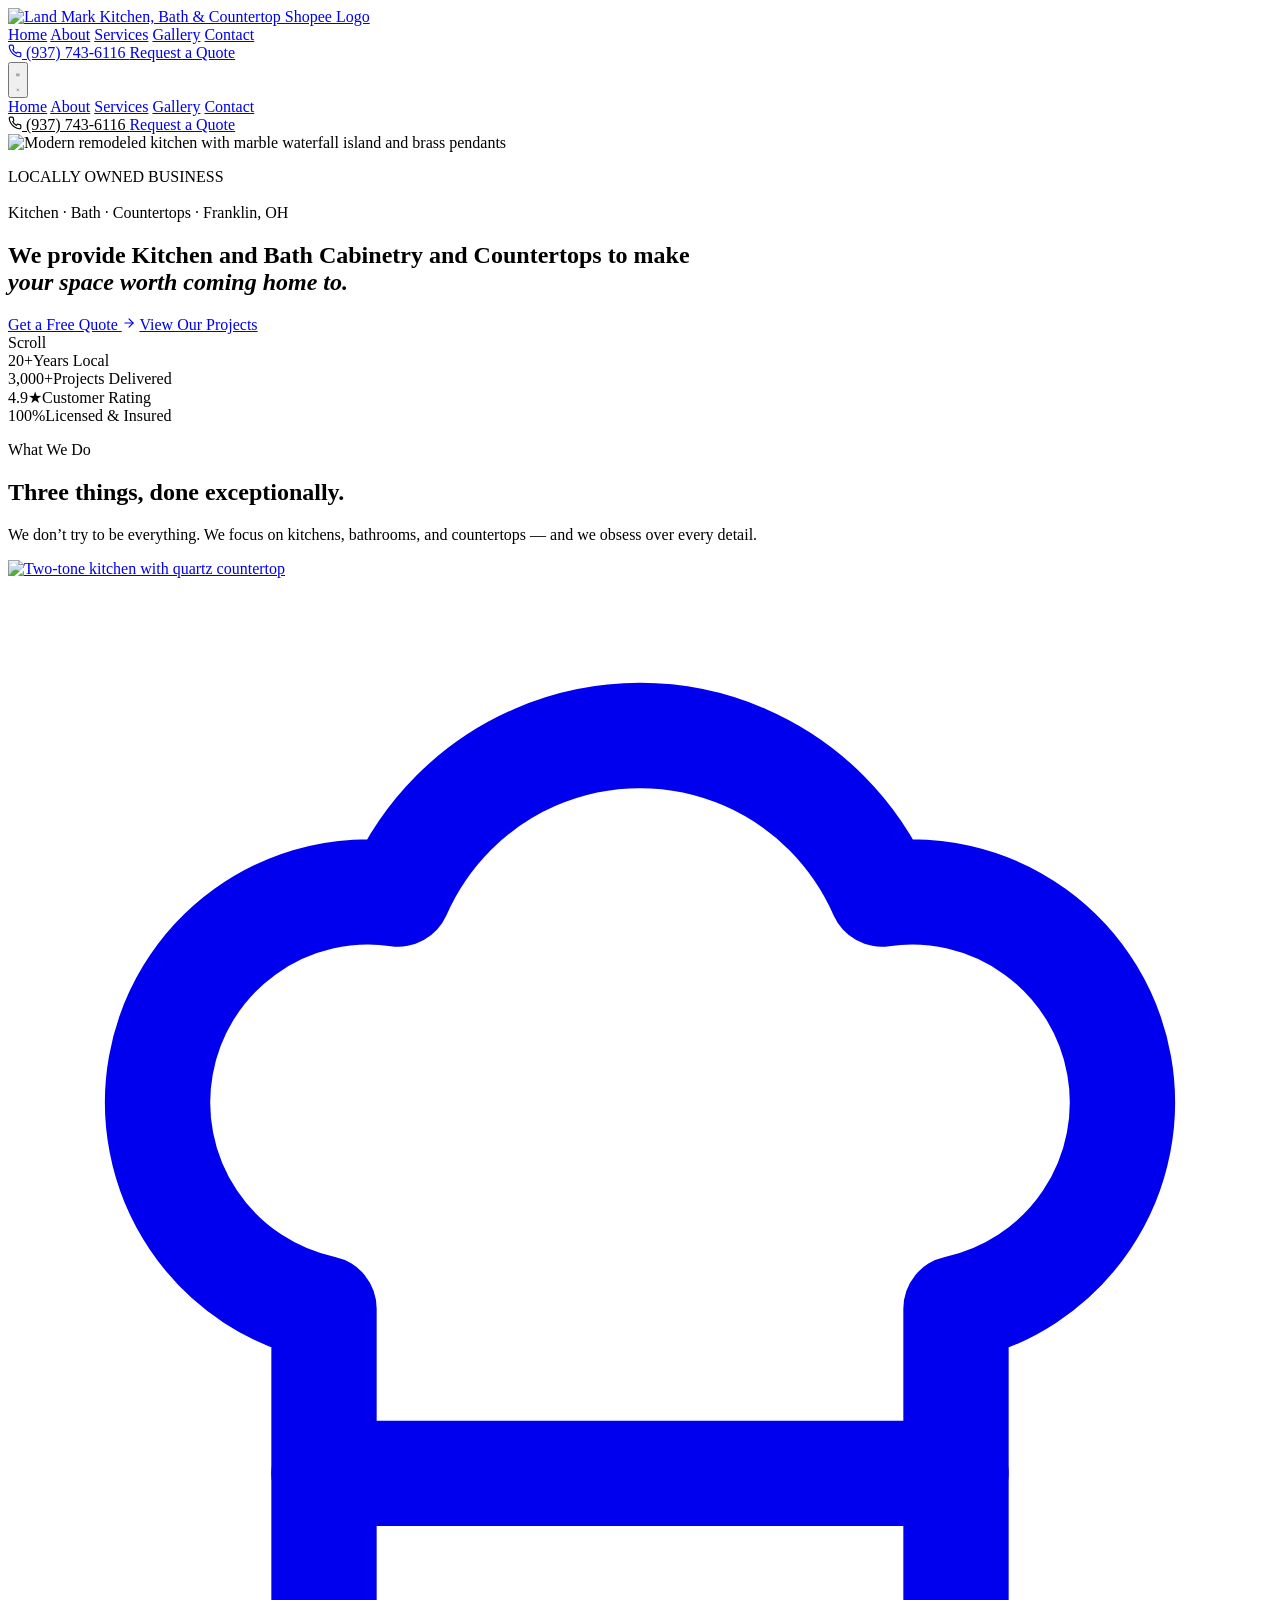
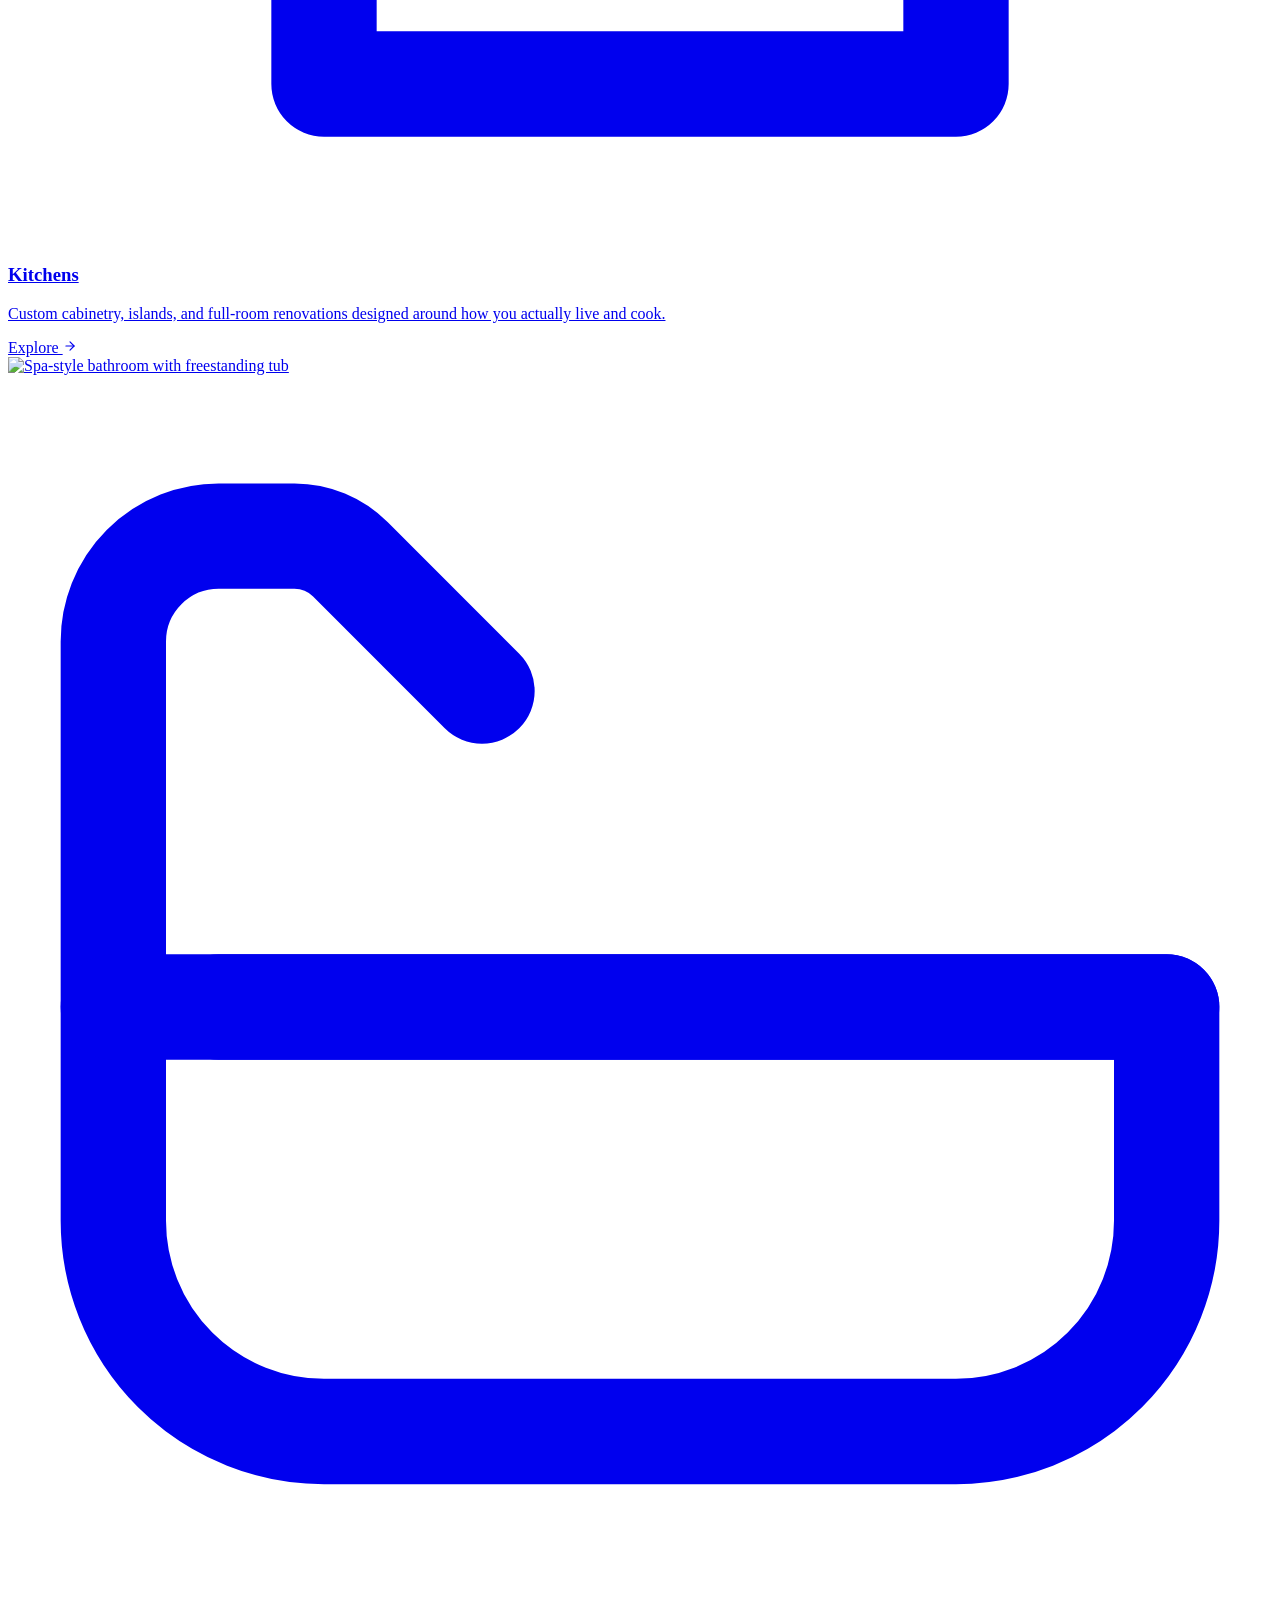
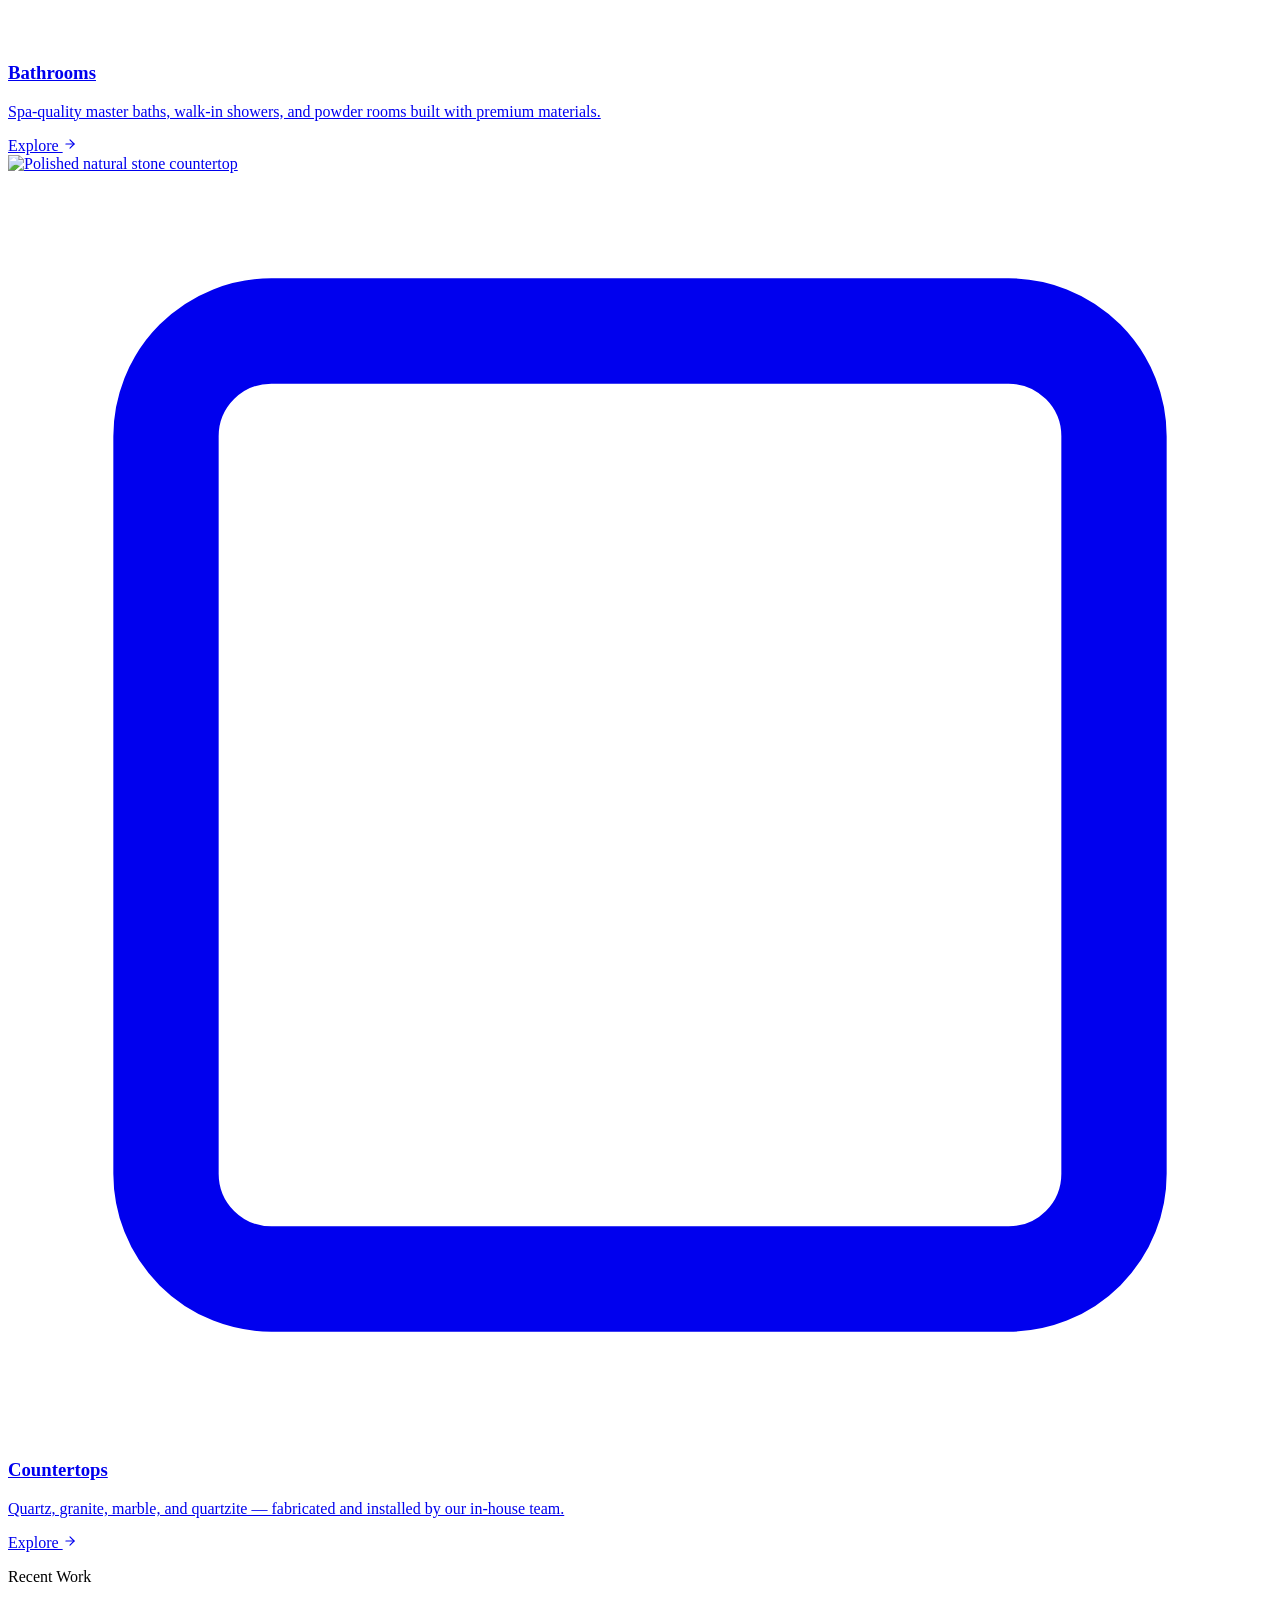
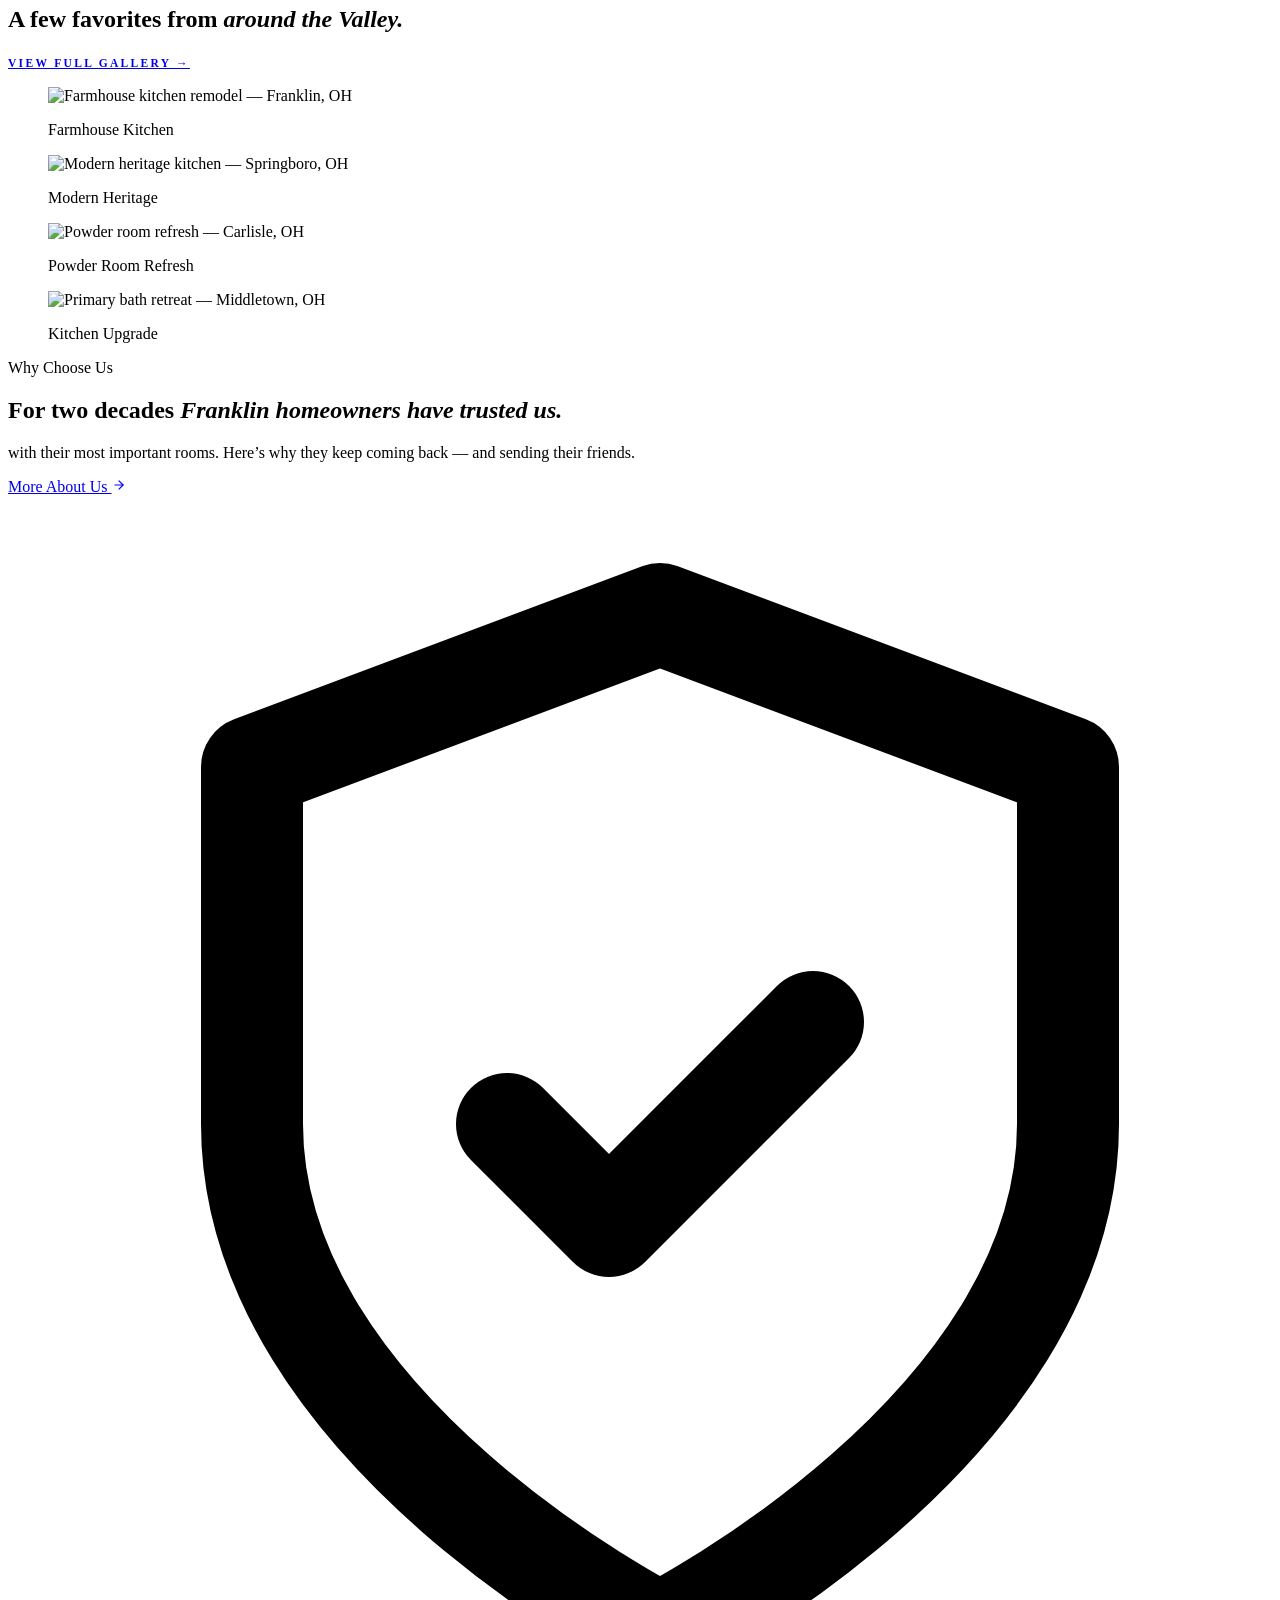
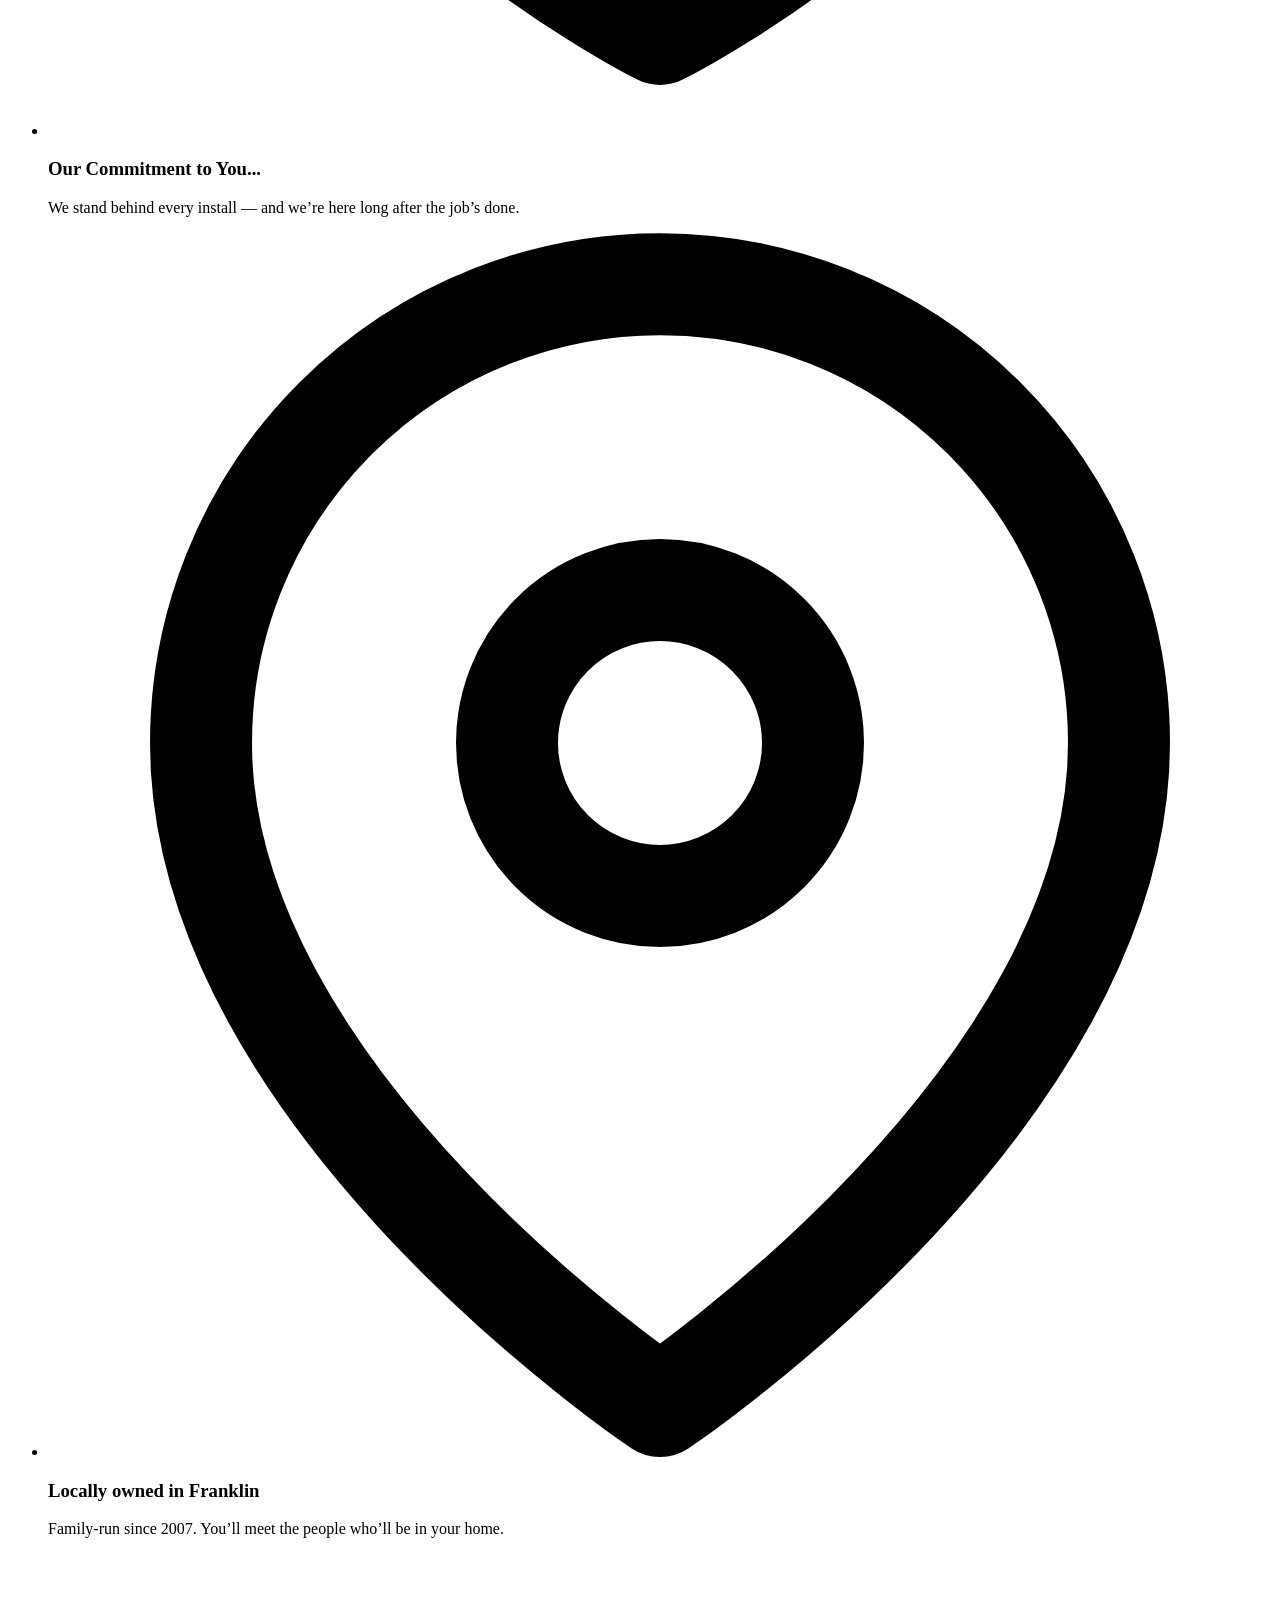
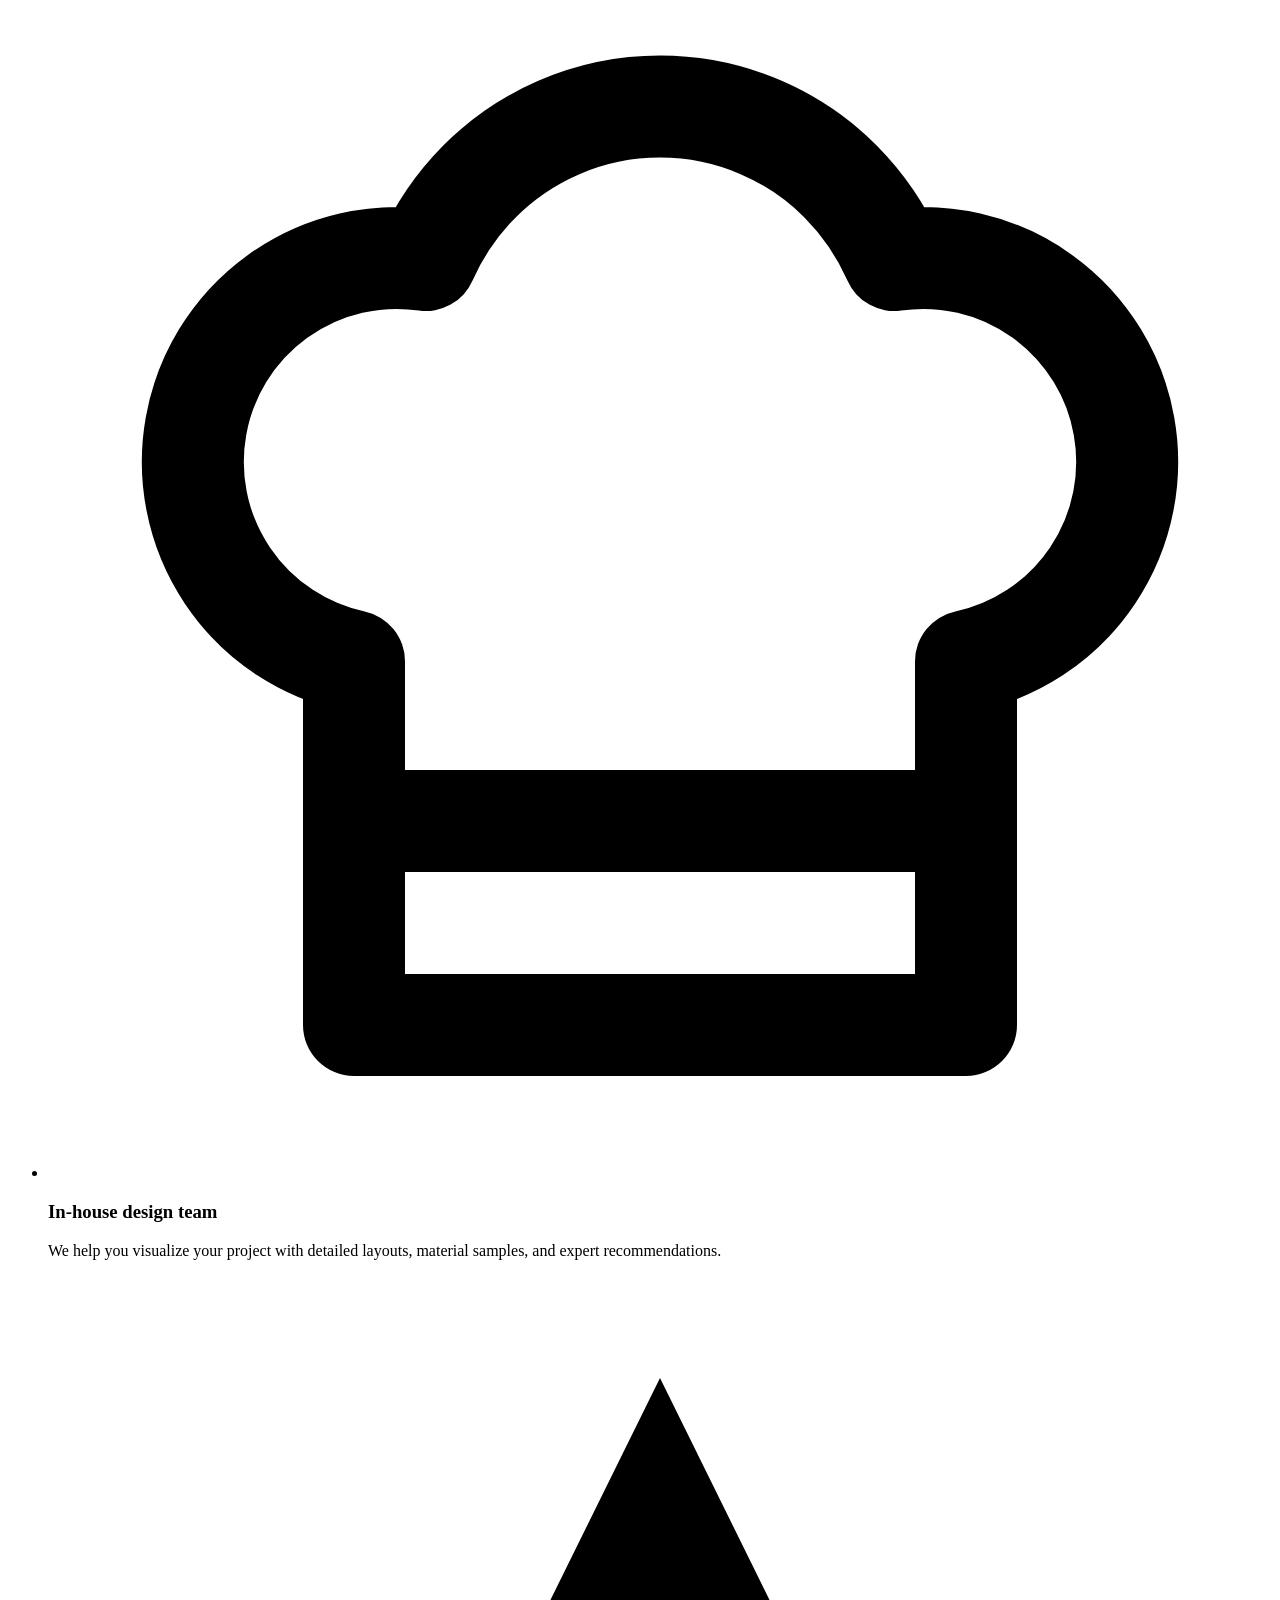
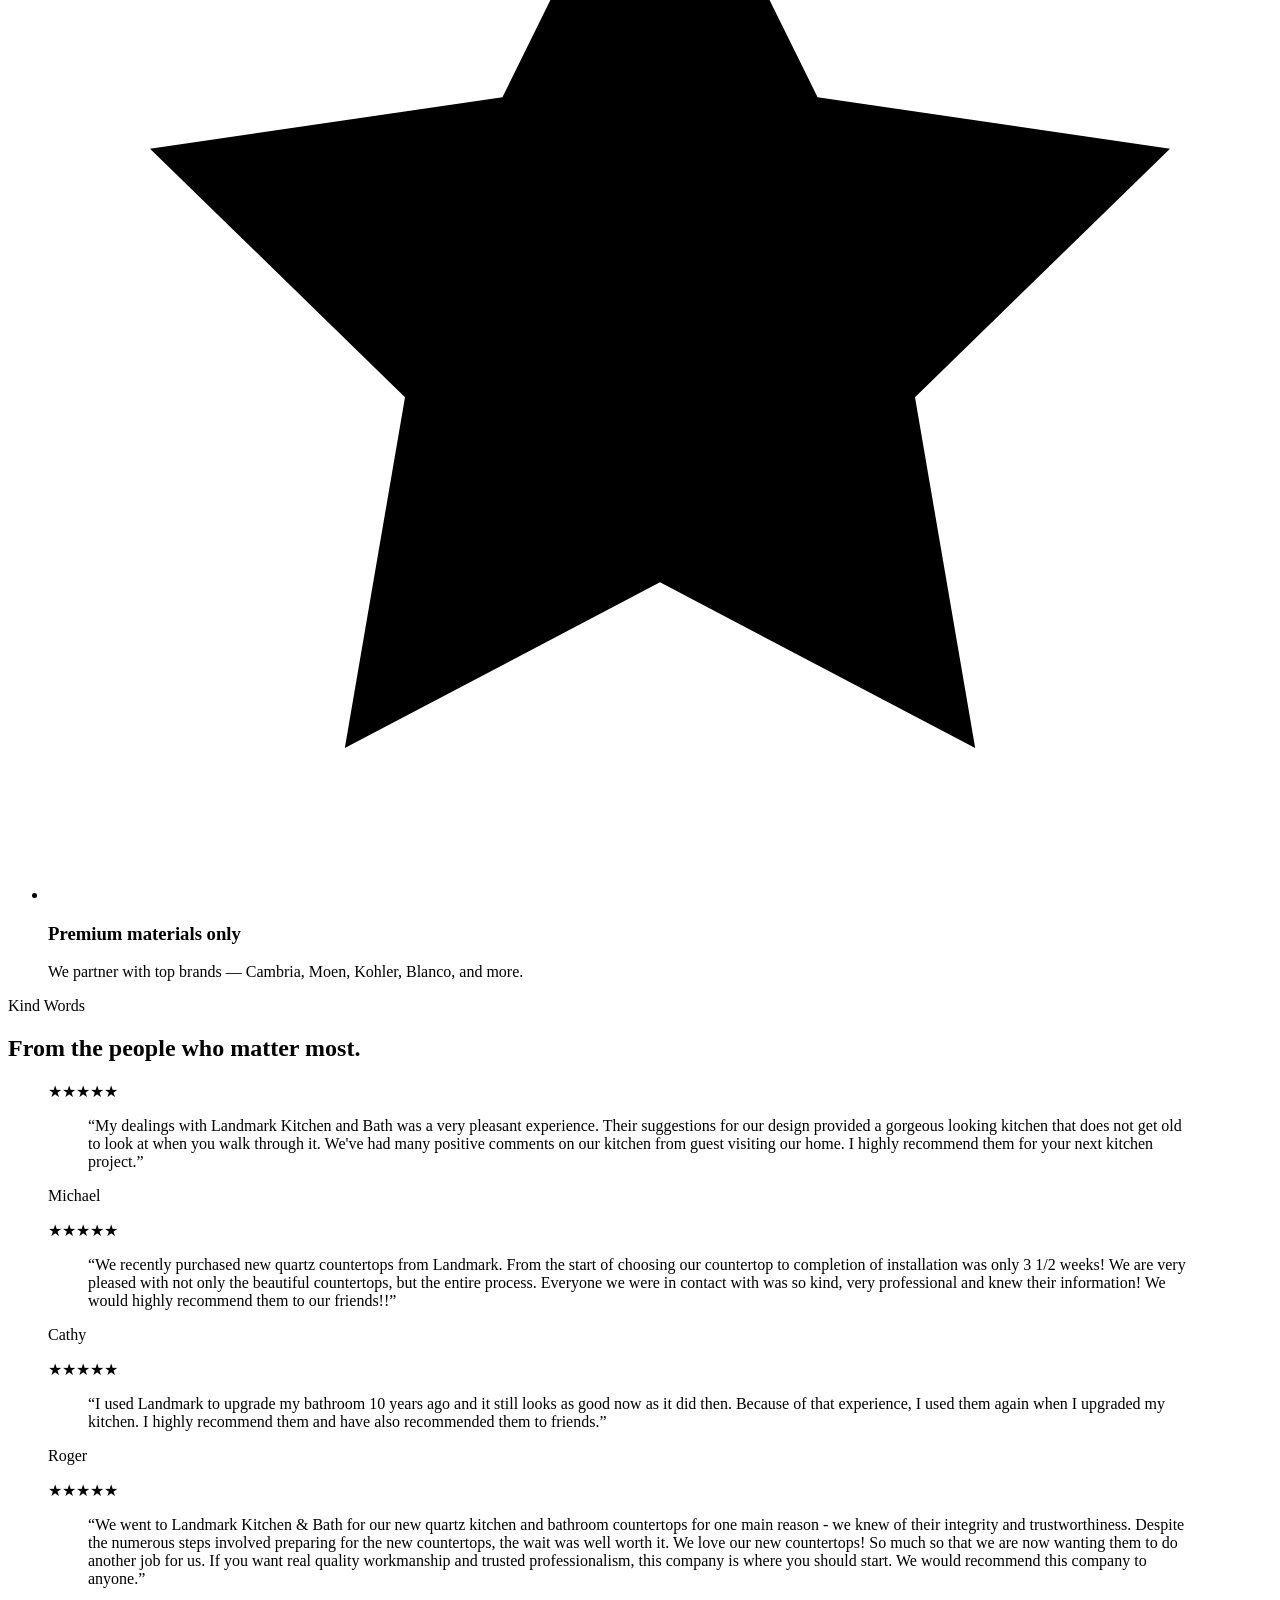
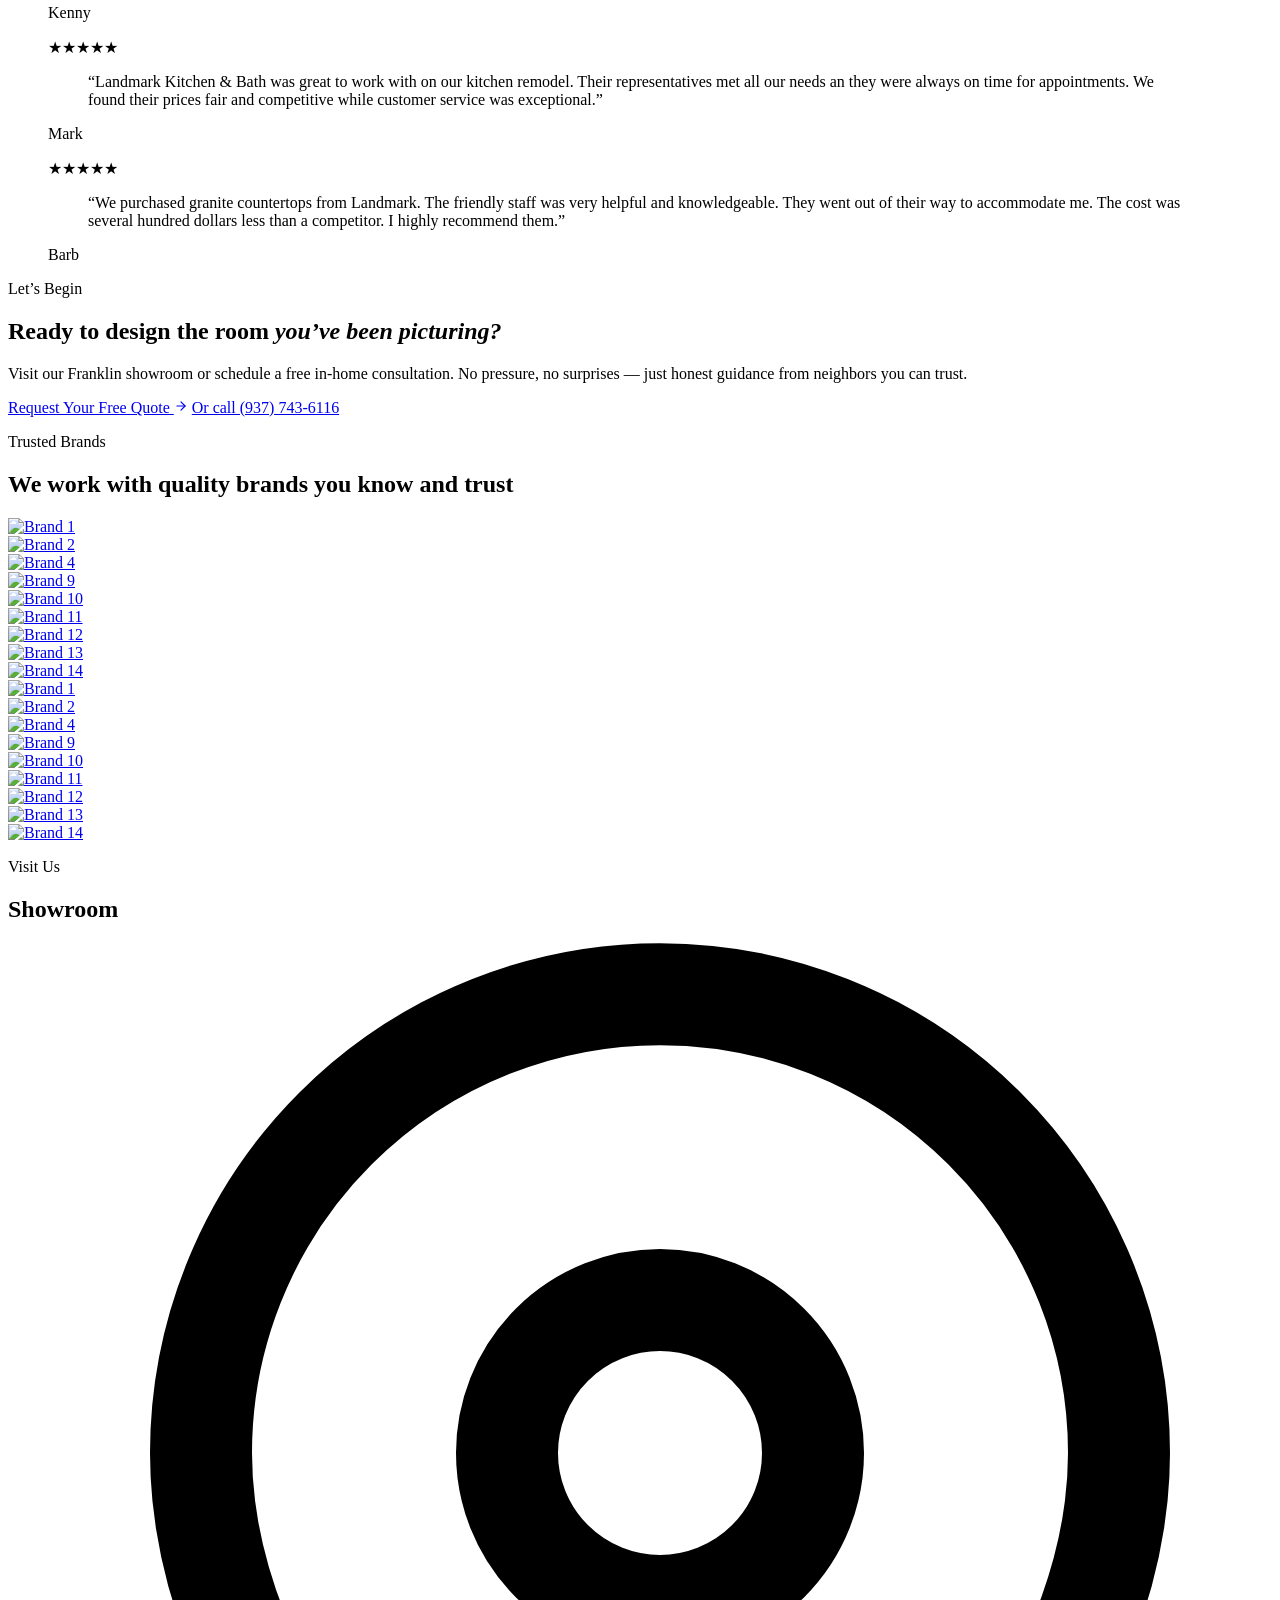
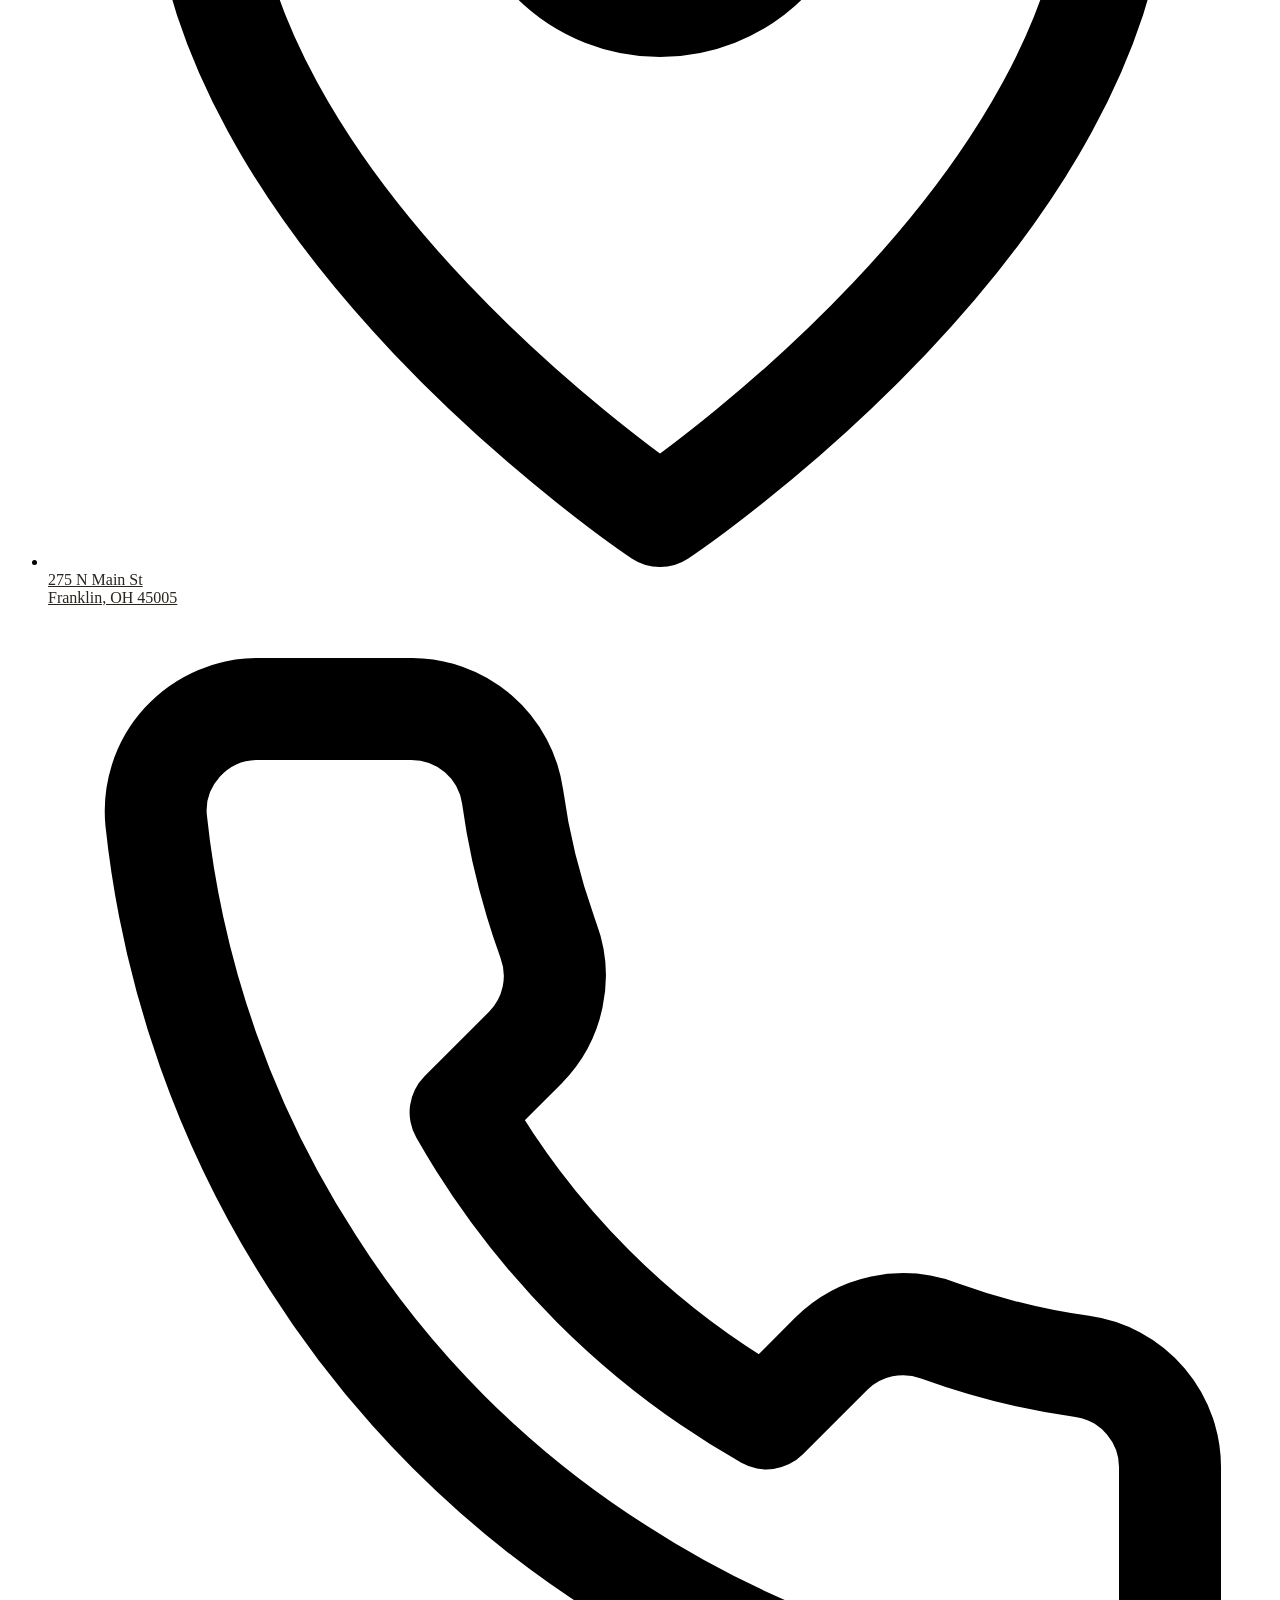
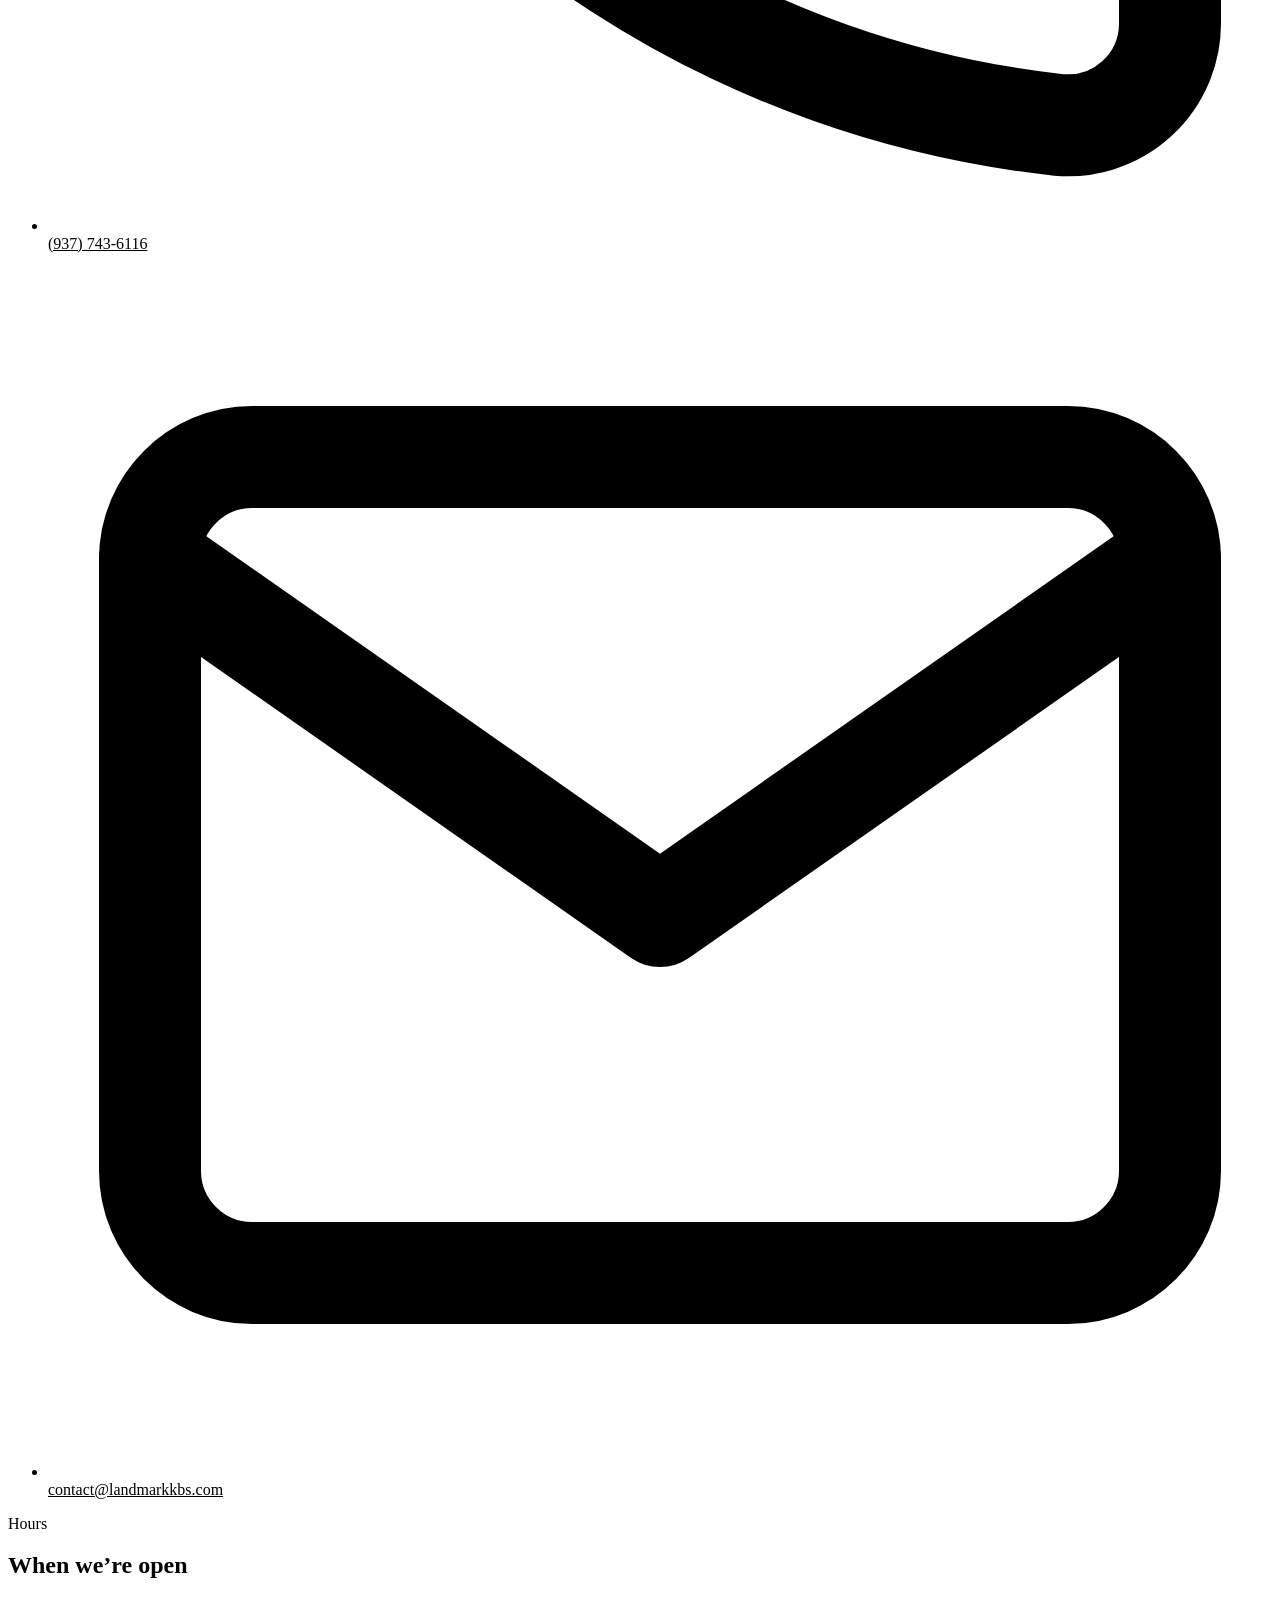
==== index.html @ 4c5c49d3 "Add files via upload" ====
<!DOCTYPE html>
<html lang="en">

<head>
  <meta charset="UTF-8" />
  <meta name="viewport" content="width=device-width, initial-scale=1" />
  <title>Land Mark Kitchen, Bath & Countertop Remodeling in Franklin, OH</title>
  <meta name="description"
    content="Premium kitchen, bathroom & countertop remodeling in Franklin, Ohio. Locally-owned, in-house design,  Our Commitment to You…... Request your free quote today." />
  <meta name="author" content="Land Mark Kitchen, Bath & Countertop Shopee" />
  <meta name="geo.region" content="US-OH" />
  <meta name="geo.placename" content="Franklin, Ohio" />
  <link rel="canonical" href="https://www.landmark-kitchen.net/" />

  <!-- Open Graph -->
  <meta property="og:type" content="website" />
  <meta property="og:site_name" content="Land Mark Kitchen, Bath & Countertop Shopee" />
  <meta property="og:title"
    content="Land Mark Kitchen, Bath & Countertop Shopee | Kitchen, Bath & Countertop Remodeling in Franklin, OH" />
  <meta property="og:description"
    content="Premium kitchen, bathroom & countertop remodeling in Franklin, Ohio. Locally-owned, in-house design,  Our Commitment to You…... Request your free quote today." />
  <meta property="og:image" content="images/hero-kitchen.jpg" />
  <meta property="og:url" content="https://www.landmark-kitchen.net/" />

  <!-- Twitter -->
  <meta name="twitter:card" content="summary_large_image" />
  <meta name="twitter:title"
    content="Land Mark Kitchen, Bath & Countertop Shopee | Kitchen, Bath & Countertop Remodeling in Franklin, OH" />
  <meta name="twitter:description"
    content="Premium kitchen, bathroom & countertop remodeling in Franklin, Ohio. Locally-owned, in-house design,  Our Commitment to You…... Request your free quote today." />
  <meta name="twitter:image" content="images/hero-kitchen.jpg" />

  <!-- Fonts -->
  <link rel="preconnect" href="https://fonts.googleapis.com" />
  <link rel="preconnect" href="https://fonts.gstatic.com" crossorigin />
  <link
    href="https://fonts.googleapis.com/css2?family=Cormorant+Garamond:wght@400;500;600&family=Inter:wght@400;500;600&display=swap"
    rel="stylesheet" />
  <!-- Favicon -->
  <link rel="icon" href="images/favicon.png" type="image/x-icon" />
  <link rel="icon" type="image/png" sizes="32x32" href="images/favicon.png" />
  <link rel="icon" type="image/png" sizes="16x16" href="images/favicon.png" />
  <link rel="apple-touch-icon" sizes="180x180" href="images/favicon.png" />
  <!-- Styles -->
  <link rel="stylesheet" href="css/styles.css" />

  <!-- Local Business Schema -->
  <script type="application/ld+json">
{
  "@context": "https://schema.org",
  "@type": "LocalBusiness",
  "@id": "https://www.landmark-kitchen.net/#business",
  "name": "Land Mark Kitchen, Bath & Countertop Shopee",
  "image": "https://www.landmark-kitchen.net/images/hero-kitchen.jpg",
  "description": "Locally-owned kitchen, bathroom and countertop remodelers serving Franklin, Ohio and the Miami Valley.",
  "address": {
    "@type": "PostalAddress",
    "streetAddress": "275 N Main St",
    "addressLocality": "Franklin",
    "addressRegion": "OH",
    "postalCode": "45005",
    "addressCountry": "US"
  },
  "telephone": "+1-937 743-6116",
  "areaServed": ["Franklin OH","Springboro OH","Middletown OH","Carlisle OH","Lebanon OH"],
  "priceRange": "$$$"
}
</script>

</head>

<body>
  <header class="site-header" role="banner">
    <div class="container-x header-inner">
      <a href="index.html" class="logo" aria-label="Landmark Kitchen & Bath — Home">
        <img src="images/logo.png" alt="Land Mark Kitchen, Bath & Countertop Shopee Logo" class="logo-img" />
      </a>

      <nav class="nav-desktop" aria-label="Primary">
        <a href="index.html" class="link-underline">Home</a>
        <a href="about.html" class="link-underline">About</a>
        <a href="services.html" class="link-underline">Services</a>
        <a href="gallery.html" class="link-underline">Gallery</a>
        <a href="contact.html" class="link-underline">Contact</a>
      </nav>

      <div class="header-cta">
        <a href="tel:+19377436116" class="nav-phone">
          <svg width="14" height="14" viewBox="0 0 24 24" fill="none" stroke="currentColor" stroke-width="2"
            stroke-linecap="round" stroke-linejoin="round" aria-hidden="true">
            <path
              d="M22 16.92v3a2 2 0 0 1-2.18 2 19.79 19.79 0 0 1-8.63-3.07 19.5 19.5 0 0 1-6-6 19.79 19.79 0 0 1-3.07-8.67A2 2 0 0 1 4.11 2h3a2 2 0 0 1 2 1.72c.13.96.37 1.9.7 2.81a2 2 0 0 1-.45 2.11L8.09 9.91a16 16 0 0 0 6 6l1.27-1.27a2 2 0 0 1 2.11-.45c.91.33 1.85.57 2.81.7A2 2 0 0 1 22 16.92z" />
          </svg>
          (937) 743-6116
        </a>
        <a href="contact.html" class="btn btn-primary">Request a Quote</a>
      </div>

      <button type="button" class="menu-btn" aria-label="Toggle menu" aria-expanded="false"
        aria-controls="mobile-drawer">
        <svg class="icon-open" viewBox="0 0 24 24" fill="none" stroke="currentColor" stroke-width="2"
          stroke-linecap="round" stroke-linejoin="round" aria-hidden="true">
          <line x1="3" y1="12" x2="21" y2="12" />
          <line x1="3" y1="6" x2="21" y2="6" />
          <line x1="3" y1="18" x2="21" y2="18" />
        </svg>
        <svg class="icon-close" viewBox="0 0 24 24" fill="none" stroke="currentColor" stroke-width="2"
          stroke-linecap="round" stroke-linejoin="round" aria-hidden="true">
          <line x1="18" y1="6" x2="6" y2="18" />
          <line x1="6" y1="6" x2="18" y2="18" />
        </svg>
      </button>
    </div>

    <div class="mobile-drawer" id="mobile-drawer">
      <div class="container-x mobile-drawer-inner">
        <nav class="nav-mobile" aria-label="Mobile">
          <a href="index.html">Home</a>
          <a href="about.html">About</a>
          <a href="services.html">Services</a>
          <a href="gallery.html">Gallery</a>
          <a href="contact.html">Contact</a>
        </nav>
        <div class="mobile-cta">
          <a href="tel:+19377436116" class="nav-phone" style="color:var(--foreground);">
            <svg width="14" height="14" viewBox="0 0 24 24" fill="none" stroke="currentColor" stroke-width="2"
              stroke-linecap="round" stroke-linejoin="round" aria-hidden="true">
              <path
                d="M22 16.92v3a2 2 0 0 1-2.18 2 19.79 19.79 0 0 1-8.63-3.07 19.5 19.5 0 0 1-6-6 19.79 19.79 0 0 1-3.07-8.67A2 2 0 0 1 4.11 2h3a2 2 0 0 1 2 1.72c.13.96.37 1.9.7 2.81a2 2 0 0 1-.45 2.11L8.09 9.91a16 16 0 0 0 6 6l1.27-1.27a2 2 0 0 1 2.11-.45c.91.33 1.85.57 2.81.7A2 2 0 0 1 22 16.92z" />
            </svg>
            (937) 743-6116
          </a>
          <a href="contact.html" class="btn btn-primary">Request a Quote</a>
        </div>
      </div>
    </div>
  </header>


  <main>

    <!-- HERO -->
     
    <section class="hero" aria-label="Hero">
      <img class="hero-img" src="images/hero-kitchen.jpg"
        alt="Modern remodeled kitchen with marble waterfall island and brass pendants" width="1920" height="1080" />
      <div class="hero-overlay"></div>
      <div class="container-x hero-inner">
        
        <div class="hero-content">
          
          
          <p class="reveal eyebrow hero-eyebrow">LOCALLY OWNED BUSINESS<br><br>Kitchen · Bath · Countertops · Franklin, OH</p>
          
          <h1 class="reveal hero-title" data-delay="120">
            We provide Kitchen and Bath Cabinetry and Countertops to make<br />
            <em>your space worth coming home to.</em>
            
          </h1>
        
          <div class="reveal hero-actions" data-delay="400">
            <a href="contact.html" class="btn btn-accent">Get a Free Quote <svg class="btn-arrow" width="14" height="14"
                viewBox="0 0 24 24" fill="none" stroke="currentColor" stroke-width="2" stroke-linecap="round"
                stroke-linejoin="round" aria-hidden="true">
                <line x1="5" y1="12" x2="19" y2="12" />
                <polyline points="12 5 19 12 12 19" />
              </svg></a>
              
            <a href="gallery.html" class="btn btn-ghost link-underline">View Our Projects</a>
            
          </div>
          
        </div>
        
      </div>

      <div class="scroll-cue" aria-hidden="true"><span>Scroll</span></div>
      
    </section>
    

    <!-- TRUST STRIP -->
    <section class="trust-strip" aria-label="At a glance">
      <div class="container-x trust-grid">
        <div class="reveal trust-item"><span class="trust-num">20+</span><span class="trust-label">Years Local</span>
        </div>
        <div class="reveal trust-item" data-delay="80"><span class="trust-num">3,000+</span><span
            class="trust-label">Projects Delivered</span></div>
        <div class="reveal trust-item" data-delay="160"><span class="trust-num">4.9★</span><span
            class="trust-label">Customer Rating</span></div>
        <div class="reveal trust-item" data-delay="240"><span class="trust-num">100%</span><span
            class="trust-label">Licensed &amp; Insured</span></div>
      </div>
    </section>

    <!-- SERVICES -->
    <section class="section" aria-label="Services">
      <div class="container-x">
        <div class="section-head">
          <p class="reveal eyebrow center">What We Do</p>
          <h2 class="reveal" data-delay="120">Three things, done exceptionally.</h2>
          <p class="reveal" data-delay="220">We don&rsquo;t try to be everything. We focus on kitchens, bathrooms, and
            countertops &mdash; and we obsess over every detail.</p>
        </div>
        <div class="service-grid">
          <a href="services-kitchens.html" class="reveal service-card">
            <div class="service-card-img"><img src="images/kitchen-project-3.jpg"
                alt="Two-tone kitchen with quartz countertop" loading="lazy" /></div>
            <div class="service-card-overlay"></div>
            <div class="service-card-body">
              <svg class="icon" viewBox="0 0 24 24" fill="none" stroke="currentColor" stroke-width="2"
                stroke-linecap="round" stroke-linejoin="round" aria-hidden="true">
                <path
                  d="M6 13.87A4 4 0 0 1 7.41 6a5.11 5.11 0 0 1 1.05-1.54 5 5 0 0 1 7.08 0A5.11 5.11 0 0 1 16.59 6 4 4 0 0 1 18 13.87V21H6Z" />
                <line x1="6" y1="17" x2="18" y2="17" />
              </svg>
              <h3>Kitchens</h3>
              <p>Custom cabinetry, islands, and full-room renovations designed around how you actually live and cook.
              </p>
              <span class="service-card-link">Explore <svg class="btn-arrow" width="14" height="14" viewBox="0 0 24 24"
                  fill="none" stroke="currentColor" stroke-width="2" stroke-linecap="round" stroke-linejoin="round"
                  aria-hidden="true">
                  <line x1="5" y1="12" x2="19" y2="12" />
                  <polyline points="12 5 19 12 12 19" />
                </svg></span>
            </div>
          </a>
          <a href="services-bathrooms.html" class="reveal service-card" data-delay="140">
            <div class="service-card-img"><img src="images/bathroom-project-2.jpg"
                alt="Spa-style bathroom with freestanding tub" loading="lazy" /></div>
            <div class="service-card-overlay"></div>
            <div class="service-card-body">
              <svg class="icon" viewBox="0 0 24 24" fill="none" stroke="currentColor" stroke-width="2"
                stroke-linecap="round" stroke-linejoin="round" aria-hidden="true">
                <path d="M9 6 6.5 3.5a1.5 1.5 0 0 0-1.06-.44H4a2 2 0 0 0-2 2v11a4 4 0 0 0 4 4h12a4 4 0 0 0 4-4V12H4" />
                <line x1="2" y1="12" x2="22" y2="12" />
              </svg>
              <h3>Bathrooms</h3>
              <p>Spa-quality master baths, walk-in showers, and powder rooms built with premium materials.</p>
              <span class="service-card-link">Explore <svg class="btn-arrow" width="14" height="14" viewBox="0 0 24 24"
                  fill="none" stroke="currentColor" stroke-width="2" stroke-linecap="round" stroke-linejoin="round"
                  aria-hidden="true">
                  <line x1="5" y1="12" x2="19" y2="12" />
                  <polyline points="12 5 19 12 12 19" />
                </svg></span>
            </div>
          </a>
          <a href="services-countertops.html" class="reveal service-card" data-delay="280">
            <div class="service-card-img"><img src="images/countertops-project-2.jpg"
                alt="Polished natural stone countertop" loading="lazy" /></div>
            <div class="service-card-overlay"></div>
            <div class="service-card-body">
              <svg class="icon" viewBox="0 0 24 24" fill="none" stroke="currentColor" stroke-width="2"
                stroke-linecap="round" stroke-linejoin="round" aria-hidden="true">
                <rect x="3" y="3" width="18" height="18" rx="2" />
              </svg>
              <h3>Countertops</h3>
              <p>Quartz, granite, marble, and quartzite &mdash; fabricated and installed by our in-house team.</p>
              <span class="service-card-link">Explore <svg class="btn-arrow" width="14" height="14" viewBox="0 0 24 24"
                  fill="none" stroke="currentColor" stroke-width="2" stroke-linecap="round" stroke-linejoin="round"
                  aria-hidden="true">
                  <line x1="5" y1="12" x2="19" y2="12" />
                  <polyline points="12 5 19 12 12 19" />
                </svg></span>
            </div>
          </a>
        </div>
      </div>
    </section>

    <!-- FEATURED PROJECTS -->
    <section class="section section-secondary" aria-label="Recent projects">
      <div class="container-x">
        <div class="featured-head">
          <div class="title">
            <p class="reveal eyebrow">Recent Work</p>
            <h2 class="reveal" data-delay="120">A few favorites from <em>around the Valley.</em></h2>
          </div>
          <a href="gallery.html" class="reveal link-underline"
            style="font-size:.72rem;font-weight:600;letter-spacing:.2em;text-transform:uppercase;" data-delay="200">View
            Full Gallery →</a>
        </div>
        <div class="project-grid">
          <figure class="reveal img-card"><img src="images/farmhouse kitchen.jpg"
              alt="Farmhouse kitchen remodel — Franklin, OH" loading="lazy" />
            <figcaption class="img-card-caption"><span class="place"></span>
              <p class="label">Farmhouse Kitchen</p>
            </figcaption>
          </figure>
          <figure class="reveal img-card" data-delay="110"><img src="images/modern_heritage.jpg"
              alt="Modern heritage kitchen — Springboro, OH" loading="lazy" />
            <figcaption class="img-card-caption"><span class="place"></span>
              <p class="label">Modern Heritage</p>
            </figcaption>
          </figure>
          <figure class="reveal img-card" data-delay="220"><img src="images/powder_room_refresh.jpg"
              alt="Powder room refresh — Carlisle, OH" loading="lazy" />
            <figcaption class="img-card-caption"><span class="place"></span>
              <p class="label">Powder Room Refresh</p>
            </figcaption>
          </figure>
          <figure class="reveal img-card" data-delay="330"><img src="images/cabinets_upgrade.jpg"
              alt="Primary bath retreat — Middletown, OH" loading="lazy" />
            <figcaption class="img-card-caption"><span class="place"></span>
              <p class="label">Kitchen Upgrade</p>
            </figcaption>
          </figure>
        </div>
      </div>
    </section>

    <!-- WHY CHOOSE US -->
    <section class="section" aria-label="Why choose us">
      <div class="container-x split-grid">
        <div class="reveal-left split-text">
          <p class="eyebrow">Why Choose Us</p>
          <h2>For two decades <em>Franklin homeowners have trusted us.</em></h2>
          <p>with their most important rooms. Here&rsquo;s why they
            keep coming back &mdash; and sending their friends.</p>
          <a href="about.html" class="more-link link-underline">More About Us <svg class="btn-arrow" width="14"
              height="14" viewBox="0 0 24 24" fill="none" stroke="currentColor" stroke-width="2" stroke-linecap="round"
              stroke-linejoin="round" aria-hidden="true">
              <line x1="5" y1="12" x2="19" y2="12" />
              <polyline points="12 5 19 12 12 19" />
            </svg></a>
        </div>
        <ul class="why-list">
          <li class="reveal-right why-item">
            <svg class="icon" viewBox="0 0 24 24" fill="none" stroke="currentColor" stroke-width="2"
              stroke-linecap="round" stroke-linejoin="round" aria-hidden="true">
              <path d="M12 22s8-4 8-10V5l-8-3-8 3v7c0 6 8 10 8 10z" />
              <polyline points="9 12 11 14 15 10" />
            </svg>
            <h3>Our Commitment to You...</h3>
            <p>We stand behind every install &mdash; and we&rsquo;re here long after the job&rsquo;s done.</p>
          </li>
          <li class="reveal-right why-item" data-delay="100">
            <svg class="icon" viewBox="0 0 24 24" fill="none" stroke="currentColor" stroke-width="2"
              stroke-linecap="round" stroke-linejoin="round" aria-hidden="true">
              <path d="M21 10c0 7-9 13-9 13s-9-6-9-13a9 9 0 0 1 18 0z" />
              <circle cx="12" cy="10" r="3" />
            </svg>
            <h3>Locally owned in Franklin</h3>
            <p>Family-run since 2007. You&rsquo;ll meet the people who&rsquo;ll be in your home.</p>
          </li>
          <li class="reveal-right why-item" data-delay="200">
            <svg class="icon" viewBox="0 0 24 24" fill="none" stroke="currentColor" stroke-width="2"
              stroke-linecap="round" stroke-linejoin="round" aria-hidden="true">
              <path
                d="M6 13.87A4 4 0 0 1 7.41 6a5.11 5.11 0 0 1 1.05-1.54 5 5 0 0 1 7.08 0A5.11 5.11 0 0 1 16.59 6 4 4 0 0 1 18 13.87V21H6Z" />
              <line x1="6" y1="17" x2="18" y2="17" />
            </svg>
            <h3>In-house design team</h3>
            <p>We help you visualize your project with detailed layouts, material samples, and expert recommendations.
            </p>
          </li>
          <li class="reveal-right why-item" data-delay="300">
            <svg class="icon" viewBox="0 0 24 24" fill="currentColor" aria-hidden="true">
              <polygon
                points="12 2 15.09 8.26 22 9.27 17 14.14 18.18 21.02 12 17.77 5.82 21.02 7 14.14 2 9.27 8.91 8.26 12 2" />
            </svg>
            <h3>Premium materials only</h3>
            <p>We partner with top brands &mdash; Cambria, Moen, Kohler, Blanco, and more.</p>
          </li>
        </ul>
      </div>
    </section>

    <!-- TESTIMONIALS -->
    <section class="section section-dark" aria-label="Testimonials">
      <div class="container-x">
        <div class="section-head">
          <p class="reveal eyebrow center on-dark">Kind Words</p>
          <h2 class="reveal" data-delay="120">From the people who matter most.</h2>
        </div>

        <div class="testimonial-slider reveal">
          <div class="testimonial-track">

            <!-- Original testimonials -->
            <figure class="testimonial">
              <div class="stars">★★★★★</div>
              <blockquote>
                &ldquo;My dealings with Landmark Kitchen and Bath was a very pleasant experience. Their suggestions for
                our design provided a gorgeous looking kitchen that does not get old to look at when you walk through
                it. We've had many positive comments on our kitchen from guest visiting our home. I highly recommend
                them for your next kitchen project.&rdquo;
              </blockquote>
              <figcaption><span class="name">Michael</span></figcaption>
            </figure>

            <figure class="testimonial">
              <div class="stars">★★★★★</div>
              <blockquote>
                &ldquo;We recently purchased new quartz countertops from Landmark. From the start of choosing our
                countertop to completion of installation was only 3 1/2 weeks! We are very pleased with not only the
                beautiful countertops, but the entire process. Everyone we were in contact with was so kind, very
                professional and knew their information! We would highly recommend them to our friends!!&rdquo;
              </blockquote>
              <figcaption><span class="name">Cathy</span></figcaption>
            </figure>

            <figure class="testimonial">
              <div class="stars">★★★★★</div>
              <blockquote>
                &ldquo;I used Landmark to upgrade my bathroom 10 years ago and it still looks as good now as it did
                then. Because of that experience, I used them again when I upgraded my kitchen. I highly recommend them
                and have also recommended them to friends.&rdquo;
              </blockquote>
              <figcaption><span class="name">Roger</span></figcaption>
            </figure>

            <!-- Add more testimonials here -->
            <figure class="testimonial">
              <div class="stars">★★★★★</div>
              <blockquote>
                &ldquo;We went to Landmark Kitchen & Bath for our new quartz kitchen and bathroom countertops for one
                main reason - we knew of their integrity and trustworthiness. Despite the numerous steps involved
                preparing for the new countertops, the wait was well worth it. We love our new countertops! So much so
                that we are now wanting them to do another job for us. If you want real quality workmanship and trusted
                professionalism, this company is where you should start. We would recommend this company to
                anyone.&rdquo;
              </blockquote>
              <figcaption><span class="name">Kenny</span></figcaption>
            </figure>

            <!-- Duplicate testimonials for smooth infinite loop -->
            <figure class="testimonial">
              <div class="stars">★★★★★</div>
              <blockquote>
                &ldquo;Landmark Kitchen & Bath was great to work with on our kitchen remodel. Their representatives met
                all our needs an they were always on time for appointments. We found their prices fair and competitive
                while customer service was exceptional.&rdquo;
              </blockquote>
              <figcaption><span class="name">Mark</span></figcaption>
            </figure>

            <figure class="testimonial">
              <div class="stars">★★★★★</div>
              <blockquote>
                &ldquo;We purchased granite countertops from Landmark. The friendly staff was very helpful and
                knowledgeable. They went out of their way to accommodate me. The cost was several hundred dollars less
                than a competitor. I highly recommend them.&rdquo;
              </blockquote>
              <figcaption><span class="name">Barb</span></figcaption>
            </figure>

          </div>
        </div>
      </div>
    </section>


    <!-- CTA -->
    <section class="section" aria-label="Get started">
      <div class="container-x">
        <div class="reveal-zoom cta-card">
          <div class="cta-glow-1"></div>
          <div class="cta-glow-2"></div>
          <div class="cta-inner">
            <div>
              <p class="eyebrow">Let&rsquo;s Begin</p>
              <h2>Ready to design the room <em>you&rsquo;ve been picturing?</em></h2>
              <p>Visit our Franklin showroom or schedule a free in-home consultation. No pressure, no surprises &mdash;
                just honest guidance from neighbors you can trust.</p>
            </div>
            <div class="cta-actions">
              <a href="contact.html" class="btn btn-primary">Request Your Free Quote <svg class="btn-arrow" width="14"
                  height="14" viewBox="0 0 24 24" fill="none" stroke="currentColor" stroke-width="2"
                  stroke-linecap="round" stroke-linejoin="round" aria-hidden="true">
                  <line x1="5" y1="12" x2="19" y2="12" />
                  <polyline points="12 5 19 12 12 19" />
                </svg></a>
              <a href="tel:+19377436116" class="cta-tel">Or call (937) 743-6116</a>
            </div>
          </div>
        </div>
      </div>
    </section>
    <section class="brand-strip-section">
      <div class="container">
        <div class="brand-strip-header">
          <p class="section-tag">Trusted Brands</p>
          <h2>We work with quality brands you know and trust</h2>
        </div>

        <div class="brand-strip">
          <div class="brand-track">
            <!-- Original 10 logos -->
            <div class="brand-item"><a href="https://www.amerock.com/" target="_blank"><img src="images/brand-1.png"
                  alt="Brand 1" /></a></div>
                  
            <div class="brand-item"><a href="amish-cabinetry.html" target="_blank"><img src="images/brand-2.png" alt="Brand 2" /></a></div>

            <div class="brand-item"><a href="https://www.richelieu.com/us/en/" target="_blank"><img
                  src="images/brand-4.jpg" alt="Brand 4" /></a></div>
            <div class="brand-item"><a href="https://www.wilsonart.com/" target="_blank"><img src="images/brand-9.png"
                  alt="Brand 9" /></a></div>
            <div class="brand-item"><a href="https://www.lxhausys.com/us/products/himacs-solid-surface/himacs-finder"
                target="_blank"><img src="images/brand-10.png" alt="Brand 10" /></a></div>
                 <div class="brand-item"><a href="https://www.integritycabinets.com/integrity-cabinets-home"
                target="_blank"><img src="images/brand-11.webp" alt="Brand 11" /></a></div>
                  <div class="brand-item"><a href="https://www.wellbornforest.com/"
                target="_blank"><img src="images/brand-12.jpg" alt="Brand 12" /></a></div>
                    <div class="brand-item"><a href="/images/Tinityr Cabinetry Landmark tabloid.pdf"
                target="_blank"><img src="images/trinity-cabinetry.png" alt="Brand 13" /></a></div>
  <div class="brand-item"><a href="https://www.moen.com/"
                target="_blank"><img src="images/brand-14.png" alt="Brand 14" /></a></div>

            <!-- Duplicate logos for seamless loop -->
            <div class="brand-item"><a href="https://www.amerock.com/" target="_blank"><img src="images/brand-1.png"
                  alt="Brand 1" /></a></div>
            <div class="brand-item"><a href="amish-cabinetry.html" target="_blank"><img src="images/brand-2.png" alt="Brand 2" /></a></div>
            <div class="brand-item"><a href="https://www.richelieu.com/us/en/" target="_blank"><img
                  src="images/brand-4.jpg" alt="Brand 4" /></a></div>
            <div class="brand-item"><a href="https://www.wilsonart.com/" target="_blank"><img src="images/brand-9.png"
                  alt="Brand 9" /></a></div>
            <div class="brand-item"><a href="https://www.lxhausys.com/us/products/himacs-solid-surface/himacs-finder"
                target="_blank"><img src="images/brand-10.png" alt="Brand 10" /></a></div>
                     <div class="brand-item"><a href="https://www.integritycabinets.com/integrity-cabinets-home"
                target="_blank"><img src="images/brand-11.webp" alt="Brand 11" /></a></div>
                    <div class="brand-item"><a href="https://www.wellbornforest.com/"
                target="_blank"><img src="images/brand-12.jpg" alt="Brand 12" /></a></div>
                  <div class="brand-item"><a href="/images/Tinityr Cabinetry Landmark tabloid.pdf"
                target="_blank"><img src="images/trinity-cabinetry.png" alt="Brand 13" /></a></div>
                 <div class="brand-item"><a href="https://www.moen.com/"
                target="_blank"><img src="images/brand-14.png" alt="Brand 14" /></a></div>

          </div>
        </div>
      </div>
    </section>
    <section class="section showroom-split-section" id="showroomSplitSection">
      <div class="showroom-bg-assemble" id="showroomAssembleScene" aria-hidden="true">
        <div class="showroom-piece showroom-piece-left"></div>
        <div class="showroom-piece showroom-piece-center"></div>
        <div class="showroom-piece showroom-piece-right"></div>
        <div class="showroom-bg-overlay"></div>
      </div>

      <div class="container-x contact-grid showroom-contact-grid">
        <div class="reveal-left showroom-content-panel">
          <div class="info-block">
            <p class="eyebrow">Visit Us</p>
            <h2>Showroom</h2>
            <ul>
              <li class="with-icon">
                <svg class="icon" viewBox="0 0 24 24" fill="none" stroke="currentColor" stroke-width="2"
                  stroke-linecap="round" stroke-linejoin="round" aria-hidden="true">
                  <path d="M21 10c0 7-9 13-9 13s-9-6-9-13a9 9 0 0 1 18 0z" />
                  <circle cx="12" cy="10" r="3" />
                </svg>
                <a href="https://www.google.com/maps/place/Landmark+Kitchen+%26+Bath+Shoppe/@39.5687788,-84.2998441,17.75z/data=!4m6!3m5!1s0x884061afb411c97f:0x6fa10caf52c0a411!8m2!3d39.5688643!4d-84.2999572!16s%2Fg%2F11c6lh_7v2?entry=ttu&g_ep=EgoyMDI2MDQyMi4wIKXMDSoASAFQAw%3D%3D" target="_blank"
                rel="noopener noreferrer" style="color:var(--foreground); text-decoration:none;">
                <span style="color: #2A241D; text-decoration: underline;">275 N Main St <br />Franklin, OH 45005</span>
              </a>
              </li>

              <li class="with-icon">
                <svg viewBox="0 0 24 24" fill="none" stroke="currentColor" stroke-width="2" stroke-linecap="round"
                  stroke-linejoin="round" aria-hidden="true">
                  <path
                    d="M22 16.92v3a2 2 0 0 1-2.18 2 19.79 19.79 0 0 1-8.63-3.07 19.5 19.5 0 0 1-6-6 19.79 19.79 0 0 1-3.07-8.67A2 2 0 0 1 4.11 2h3a2 2 0 0 1 2 1.72c.13.96.37 1.9.7 2.81a2 2 0 0 1-.45 2.11L8.09 9.91a16 16 0 0 0 6 6l1.27-1.27a2 2 0 0 1 2.11-.45c.91.33 1.85.57 2.81.7A2 2 0 0 1 22 16.92z" />
                </svg>
                <a href="tel:+19377436116" style="color:var(--foreground);">(937) 743-6116</a>
              </li>

              <li class="with-icon">
                <svg viewBox="0 0 24 24" fill="none" stroke="currentColor" stroke-width="2" stroke-linecap="round"
                  stroke-linejoin="round" aria-hidden="true">
                  <path d="M4 4h16c1.1 0 2 .9 2 2v12c0 1.1-.9 2-2 2H4c-1.1 0-2-.9-2-2V6c0-1.1.9-2 2-2z" />
                  <polyline points="22,6 12,13 2,6" />
                </svg>
                <a href="mailto:contact@landmarkkbs.com"
                  style="color:var(--foreground);">contact@landmarkkbs.com</a>
              </li>
            </ul>
          </div>

          <div class="info-block">
            <p class="eyebrow">Hours</p>
            <h2>When we&rsquo;re open</h2>
            <ul>
              <li class="hours-row">
                <span style="display:inline-flex;gap:.5rem;align-items:center;color:var(--muted-foreground);">
                  <svg width="14" height="14" viewBox="0 0 24 24" fill="none" stroke="currentColor" stroke-width="2"
                    stroke-linecap="round" stroke-linejoin="round" aria-hidden="true">
                    <circle cx="12" cy="12" r="10" />
                    <polyline points="12 6 12 12 16 14" />
                  </svg>
                  Mon &ndash; Fri
                </span>
                <span class="day">9:00 AM – 5:00 PM</span>
              </li>
              <li class="hours-row">
                <span style="color:var(--muted-foreground);">Saturday</span>
                <span class="day">9:00 AM – 1:00 PM</span>
              </li>
              <li class="hours-row">
                <span style="color:var(--muted-foreground);">Sunday</span>
                <span class="day">Closed</span>
              </li>
              <li class="hours-row">
                <span style="color:var(--muted-foreground);">*Extended hours by appointment only*</span>
              </li>
            </ul>
          </div>

          <div class="info-block">
            <p class="eyebrow">Service Area</p>
                <p style="margin-top:1rem;font-size:.875rem;color:var(--muted-foreground);">
               Serving homeowners across Warren, Montgomery, Butler Counties and surrounding communities.
            </p>
            <p style="margin-top:1rem;font-size:.875rem;color:var(--muted-foreground);">
              Franklin · Springboro · Middletown · Carlisle · Lebanon · Centerville · Miamisburg · Monroe · Mason
            </p>
          </div>
        </div>

        <div class="reveal-right showroom-form-panel">
          <div class="form-card">
            <form id="contact-form" class="contact-form" action="https://api.web3forms.com/submit" method="POST"
              novalidate>
              <input type="hidden" name="access_key" value="0137a8f3-aa27-4c1b-919e-de5c35360f5e" />
              <input type="hidden" name="subject" value="New Landmark Kitchen & Bath Lead" />
              <input type="hidden" name="from_name" value="Landmark Kitchen & Bath Website" />
              <input type="hidden" name="redirect" value="" />
              <input type="checkbox" name="botcheck" class="hidden-botcheck" tabindex="-1" autocomplete="off" />

              <div class="form-grid cols-2">
                <div class="form-field">
                  <label for="first">First name<span class="req">*</span></label>
                  <input type="text" id="first" name="first" required />
                </div>
                <div class="form-field">
                  <label for="last">Last name<span class="req">*</span></label>
                  <input type="text" id="last" name="last" required />
                </div>
              </div>

              <div class="form-grid cols-2">
                <div class="form-field">
                  <label for="email">Email<span class="req">*</span></label>
                  <input type="email" id="email" name="email" required />
                </div>
                <div class="form-field">
                  <label for="phone">Phone</label>
                  <input type="tel" id="phone" name="phone" />
                </div>
              </div>

              <div class="form-field">
                <label for="type">Project type</label>
                <select id="type" name="type">
                  <option value="Kitchen Remodel">Kitchen Remodel</option>
                  <option value="Bathroom Remodel">Bathroom Remodel</option>
                  <option value="Countertops">Countertops</option>
                   <option value="Outdoor">Outdoor</option>
                  <option value="Multiple / Whole-home">Multiple / Whole-home</option>
                  <option value="Just exploring">Just exploring</option>
                  <option value="Other">Other</option>
                </select>
              </div>

              <div class="form-field">
                <label for="message">Tell us about your project</label>
                <textarea id="message" name="message" rows="5"
                  placeholder="Rough timeline, budget range, what you&rsquo;re hoping to change…"></textarea>
              </div>

              <button type="submit" class="btn btn-primary" id="contact-submit-btn">
                Send Message
              </button>

              <p class="form-note">
                We&rsquo;ll never share your information. Replies typically within one business day.
              </p>

              <div id="form-status" class="form-status" aria-live="polite"></div>
               <div class="h-captcha" data-captcha="true"></div>
            </form>
          </div>
        </div>
      </div>
    </section>
  </main>

  <footer class="site-footer" role="contentinfo">
    <div class="container-x">
      <div class="footer-grid">
        <div class="footer-brand">
          <div class="logo">
            <a href="index.html" class="logo" aria-label="Landmark Kitchen & Bath — Home">
              <img src="images/logo.png" alt="Land Mark Kitchen, Bath & Countertop Shopee Logo" class="logo-img" />
            </a>
          </div>
          <p>Locally-owned kitchen, bathroom, and countertop specialists serving Franklin, Ohio and the surrounding
            Miami Valley. Quality craftsmanship, honest pricing, and a showroom designed to bring your vision to life.
          </p>
          <div class="social">
            <a href="https://www.facebook.com/landmarkkbs" aria-label="Facebook">
              <svg viewBox="0 0 24 24" fill="currentColor" aria-hidden="true">
                <path
                  d="M22 12a10 10 0 1 0-11.56 9.88v-6.99H7.9V12h2.54V9.79c0-2.51 1.49-3.9 3.78-3.9 1.09 0 2.24.2 2.24.2v2.46h-1.26c-1.24 0-1.63.77-1.63 1.56V12h2.78l-.45 2.89h-2.33v6.99A10 10 0 0 0 22 12z" />
              </svg>
            </a>
<a href="https://www.google.com/search?q=Landmark+Kitchen+%26+Bath+Shoppe" target="_blank" rel="noopener noreferrer" aria-label="Google">
  <svg viewBox="0 0 24 24" fill="currentColor" aria-hidden="true">
    <path d="M21.35 11.1H12v2.98h5.37c-.23 1.48-1.73 4.35-5.37 4.35a6.15 6.15 0 1 1 0-12.3 5.5 5.5 0 0 1 3.9 1.53l2.66-2.57A9.42 9.42 0 1 0 12 21.42c5.43 0 9.03-3.81 9.03-9.17 0-.61-.07-1.07-.18-1.15z"/>
  </svg>
</a>
          </div>
        </div>

        <div class="footer-col">
          <h4>Explore</h4>
          <ul>
            <li><a href="index.html" class="link-underline">Home</a></li>
            <li><a href="about.html" class="link-underline">About Us</a></li>
            <li><a href="services.html" class="link-underline">Services</a></li>
            <li><a href="gallery.html" class="link-underline">Project Gallery</a></li>
            <li><a href="contact.html" class="link-underline">Request a Quote</a></li>
          </ul>
        </div>

        <div class="footer-col">
          <h4>Visit</h4>
          <ul>
            <li class="with-icon">
              <svg viewBox="0 0 24 24" fill="none" stroke="currentColor" stroke-width="2" stroke-linecap="round"
                stroke-linejoin="round" aria-hidden="true">
                <path d="M21 10c0 7-9 13-9 13s-9-6-9-13a9 9 0 0 1 18 0z" />
                <circle cx="12" cy="10" r="3" />
              </svg>
              <a href="https://www.google.com/maps/place/Landmark+Kitchen+%26+Bath+Shoppe/@39.5687788,-84.2998441,17.75z/data=!4m6!3m5!1s0x884061afb411c97f:0x6fa10caf52c0a411!8m2!3d39.5688643!4d-84.2999572!16s%2Fg%2F11c6lh_7v2?entry=ttu&g_ep=EgoyMDI2MDQyMi4wIKXMDSoASAFQAw%3D%3D" target="_blank"
                rel="noopener noreferrer" style="color:var(--foreground); text-decoration:none;">
                <span style="color: white; text-decoration: underline;">275 N Main St <br />Franklin, OH 45005</span>
              </a>
            </li>
            <li class="with-icon">
              <svg viewBox="0 0 24 24" fill="none" stroke="currentColor" stroke-width="2" stroke-linecap="round"
                stroke-linejoin="round" aria-hidden="true">
                <path
                  d="M22 16.92v3a2 2 0 0 1-2.18 2 19.79 19.79 0 0 1-8.63-3.07 19.5 19.5 0 0 1-6-6 19.79 19.79 0 0 1-3.07-8.67A2 2 0 0 1 4.11 2h3a2 2 0 0 1 2 1.72c.13.96.37 1.9.7 2.81a2 2 0 0 1-.45 2.11L8.09 9.91a16 16 0 0 0 6 6l1.27-1.27a2 2 0 0 1 2.11-.45c.91.33 1.85.57 2.81.7A2 2 0 0 1 22 16.92z" />
              </svg>
              <a href="tel:+19377436116">(937) 743-6116</a>
            </li>
            <li class="with-icon">
              <svg viewBox="0 0 24 24" fill="none" stroke="currentColor" stroke-width="2" stroke-linecap="round"
                stroke-linejoin="round" aria-hidden="true">
                <path d="M4 4h16c1.1 0 2 .9 2 2v12c0 1.1-.9 2-2 2H4c-1.1 0-2-.9-2-2V6c0-1.1.9-2 2-2z" />
                <polyline points="22,6 12,13 2,6" />
              </svg>
              <a href="mailto:contact@landmarkkbs.com">contact@landmarkkbs.com</a>
            </li>
          </ul>
        </div>
      </div>

      <div class="footer-bottom">
<p>© <span id="year"></span> Landmark Kitchen &amp; Bath Shopee, LLC. All rights reserved.</p>
        <p>Proudly serving Franklin, Springboro, Middletown, Carlisle &amp; Miami Valley.</p>
      </div>
    </div>
  </footer>

  <script src="js/main.js" defer></script>
<script src="https://web3forms.com/client/script.js" async defer></script>
</body>

</html>
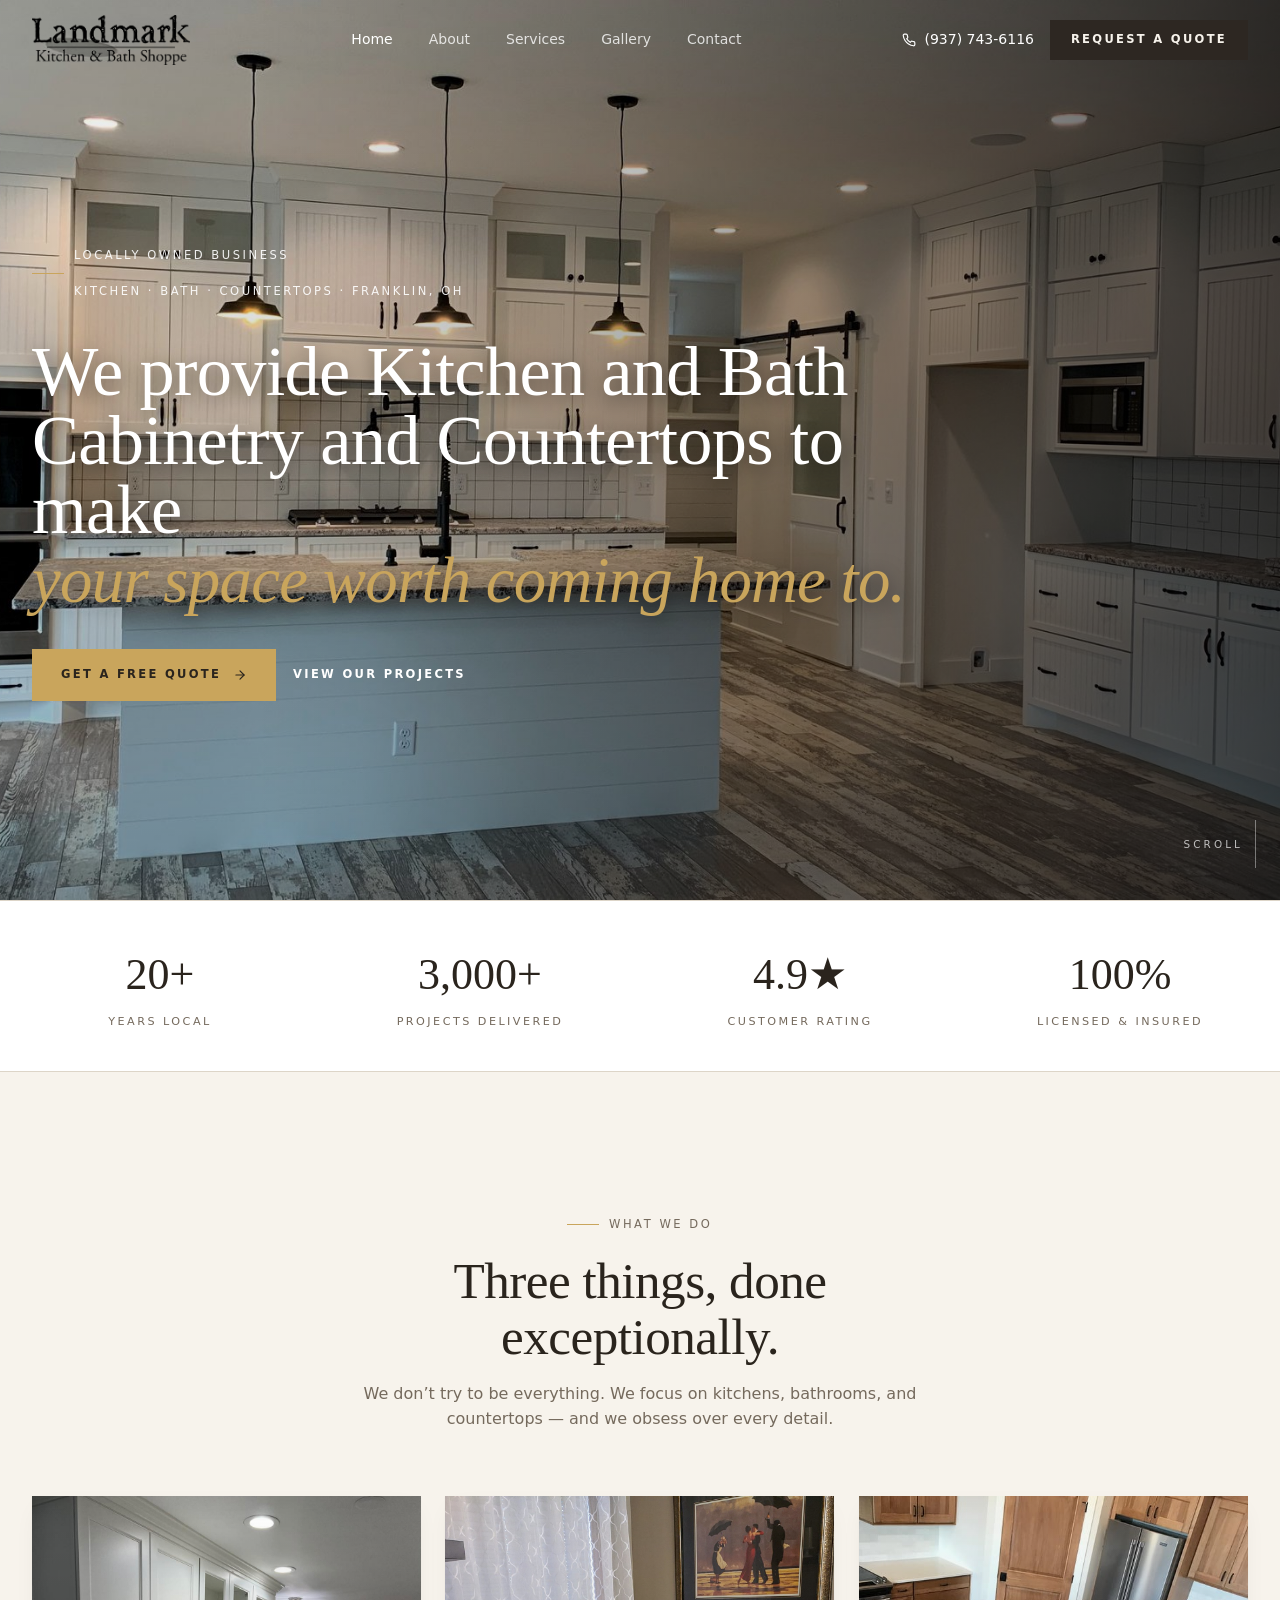
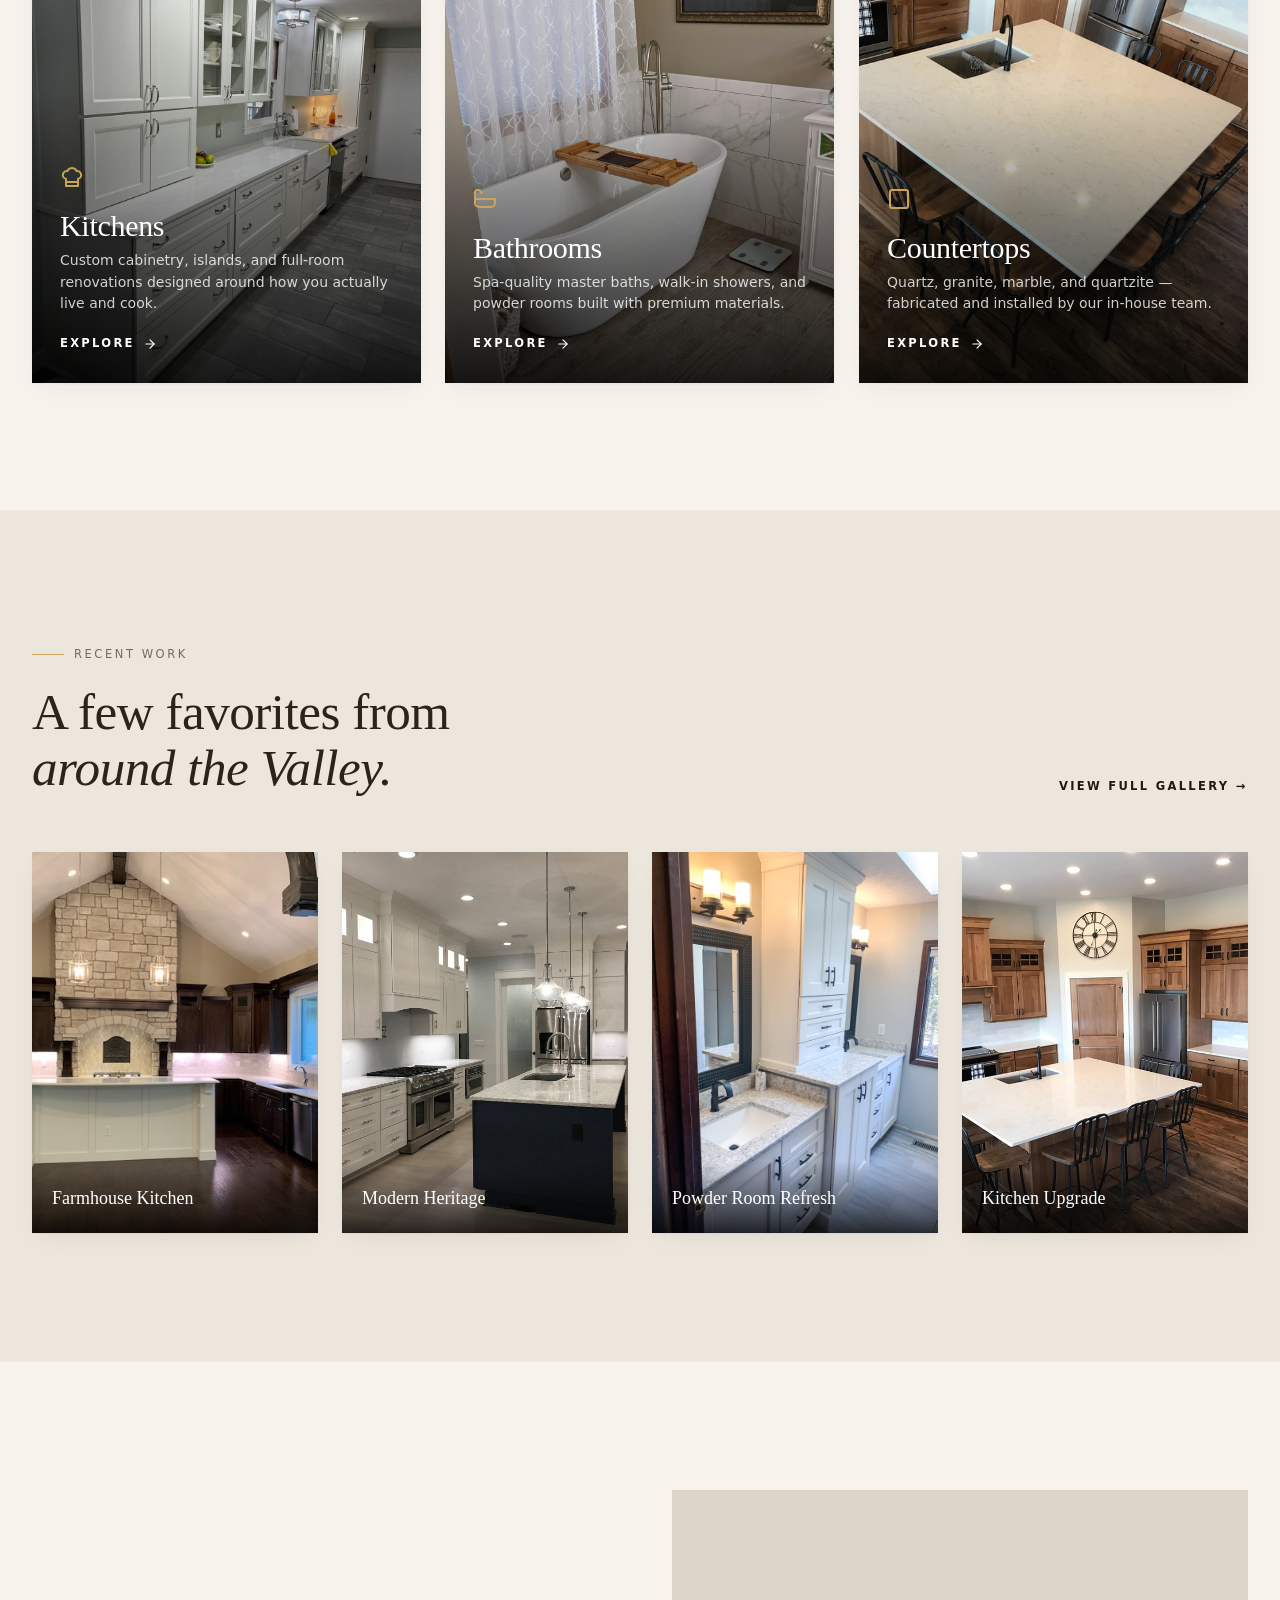
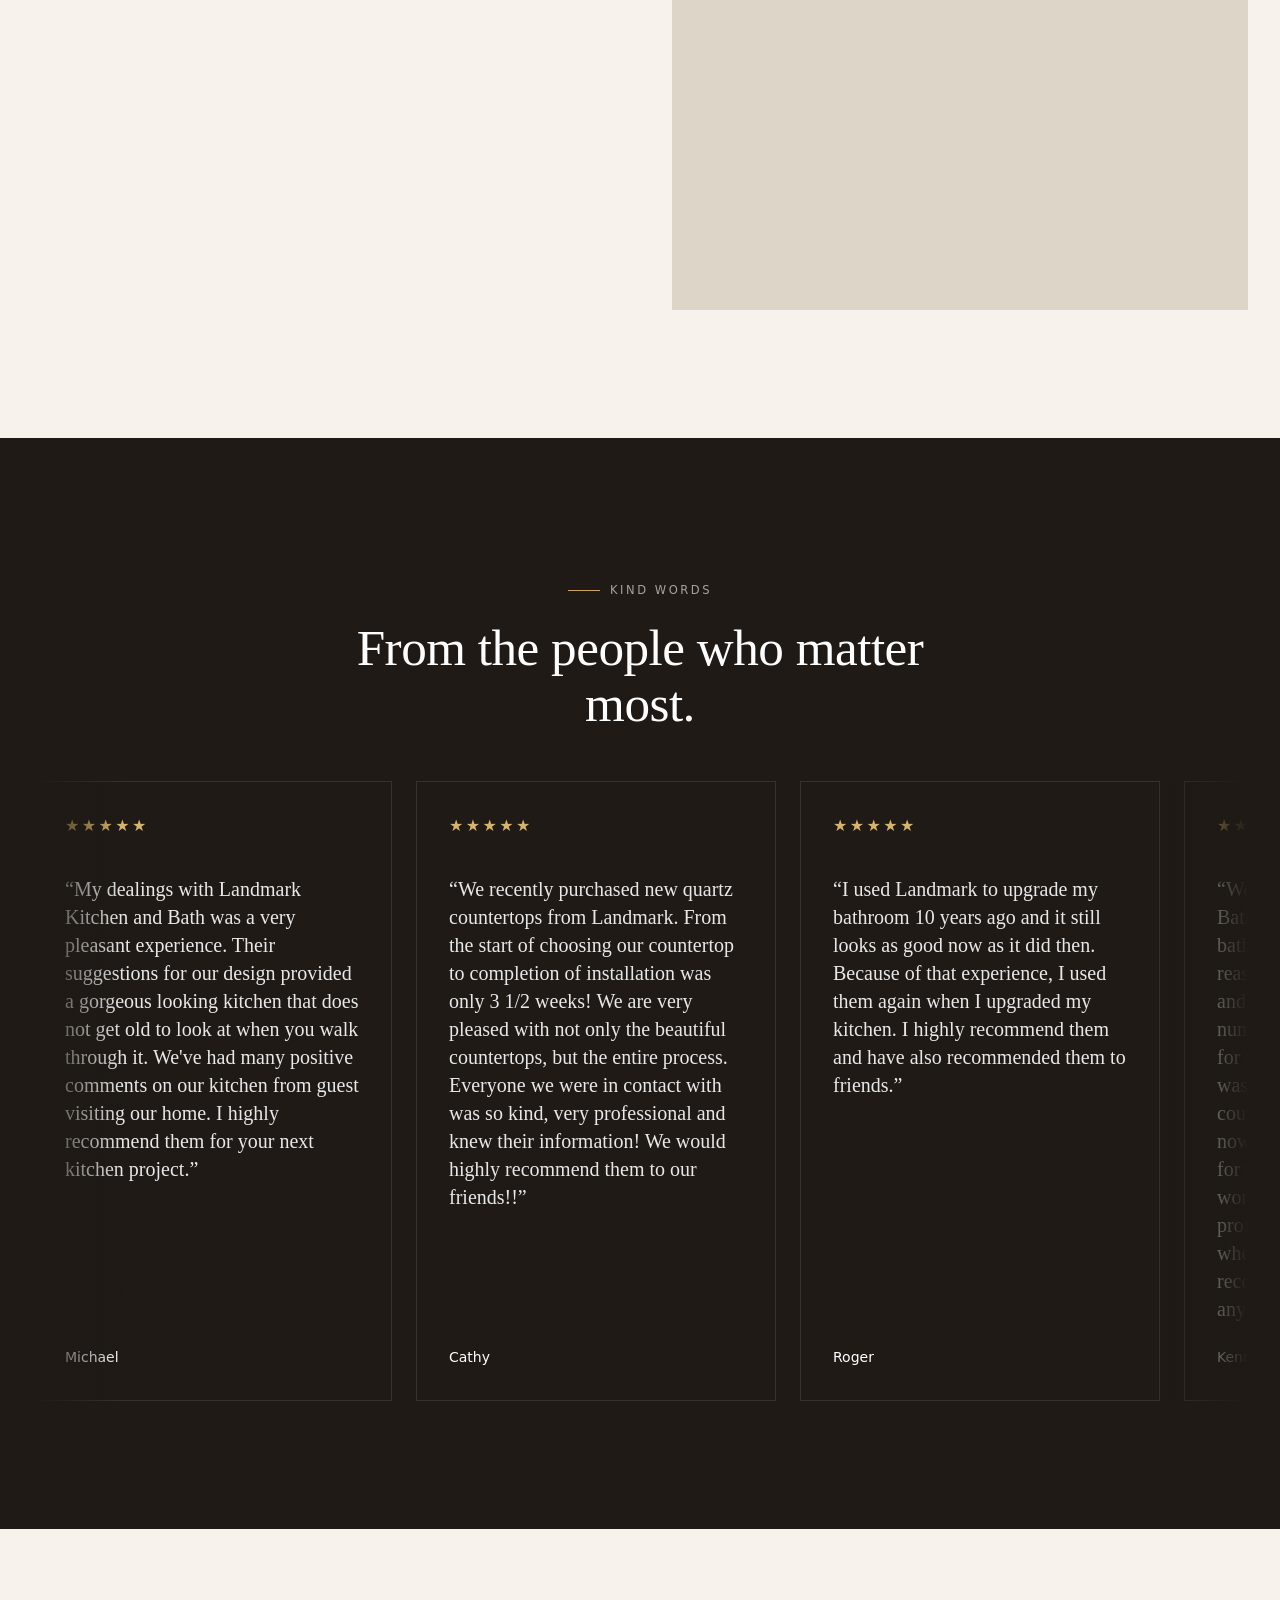
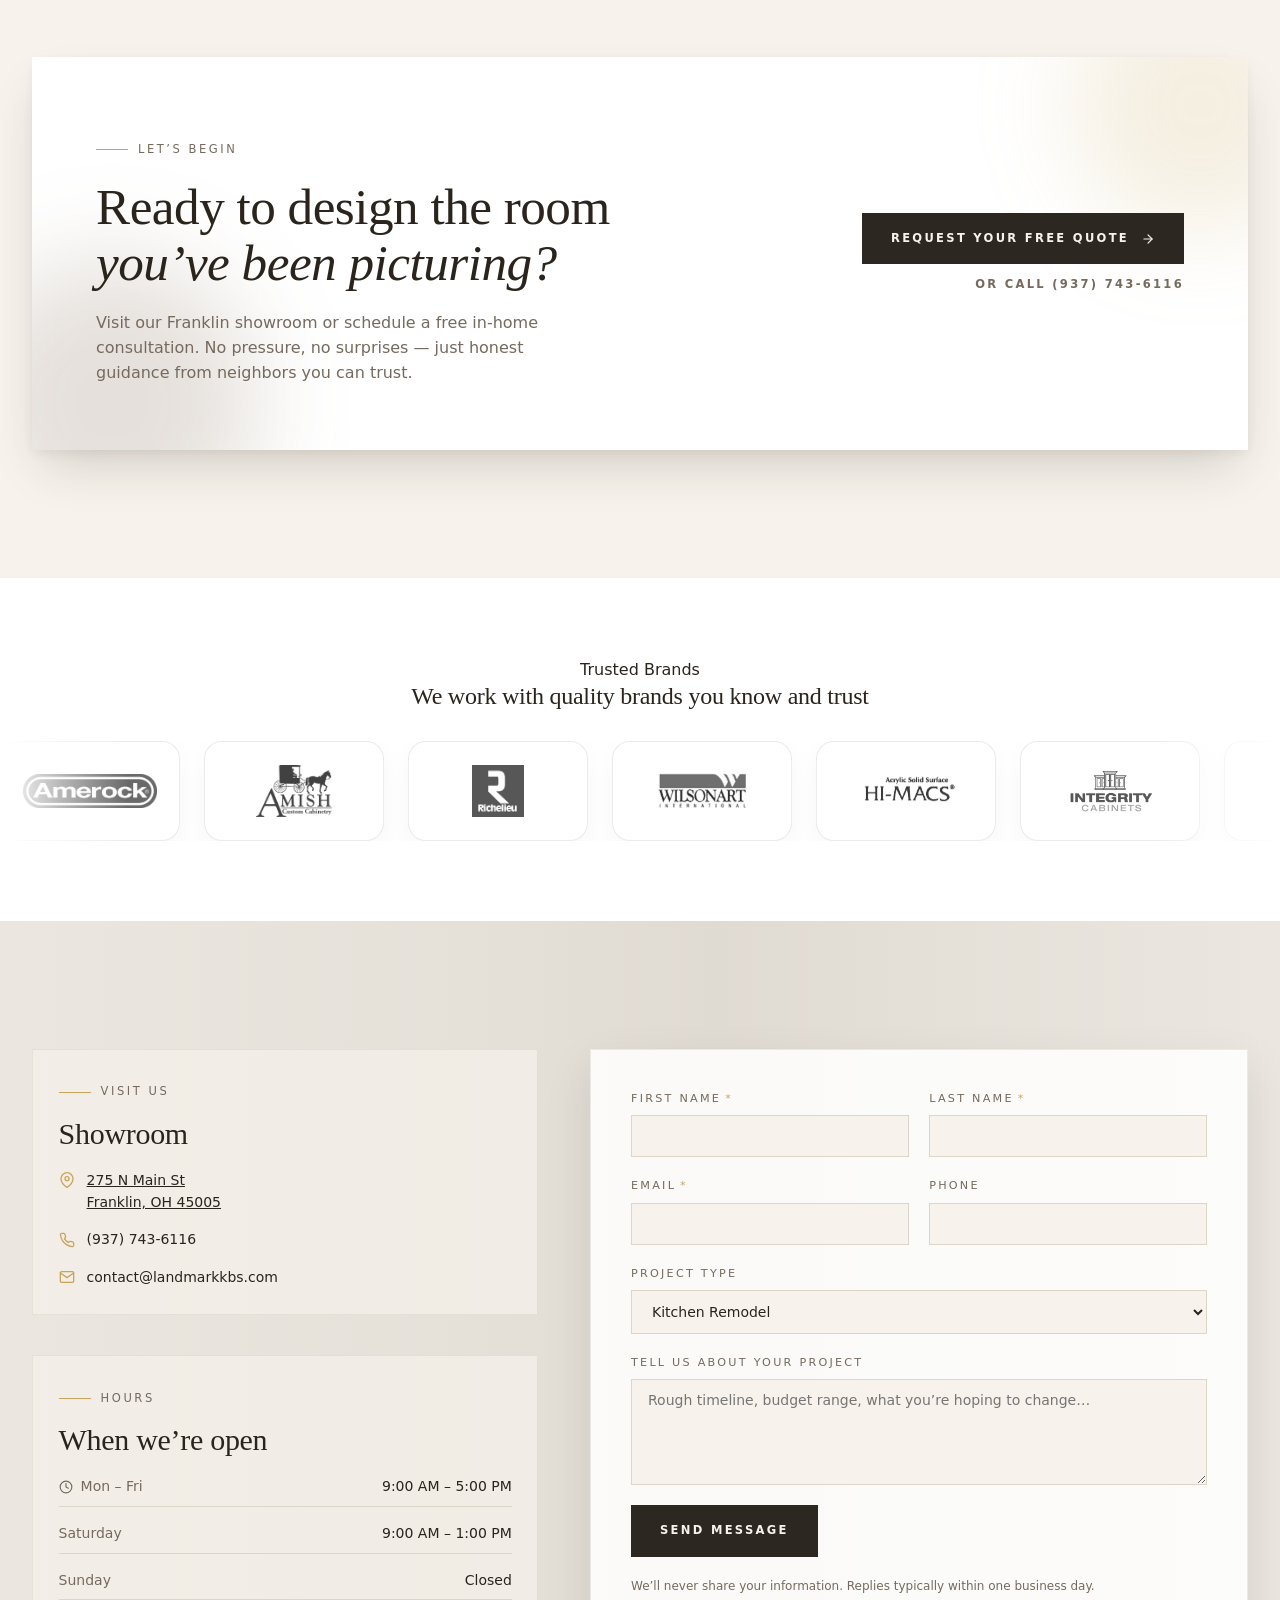
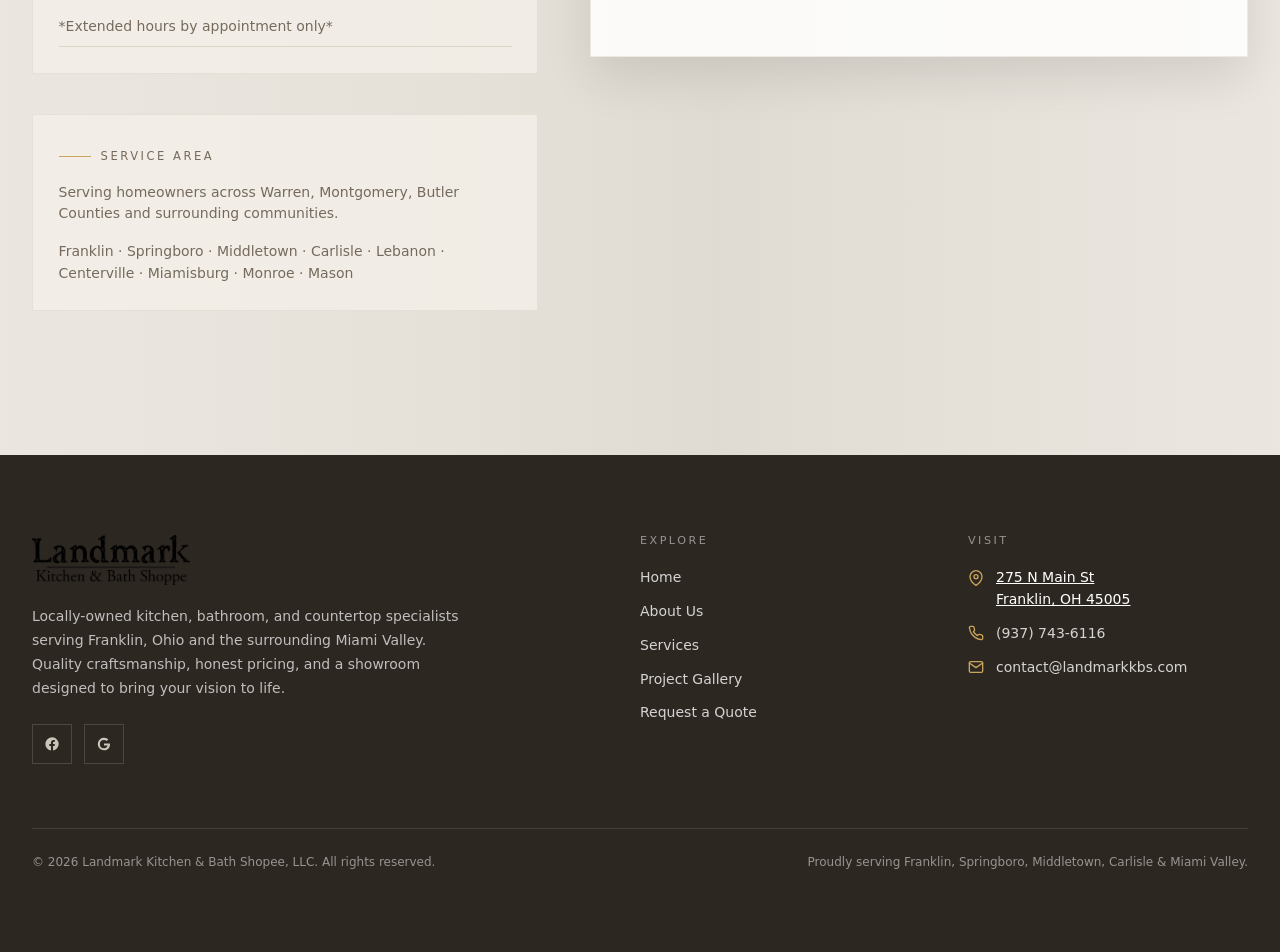
==== commit 3aa3dc65: "Update index.html" ====
--- a/index.html
+++ b/index.html
@@ -502,7 +502,7 @@
                 target="_blank"><img src="images/brand-11.webp" alt="Brand 11" /></a></div>
                   <div class="brand-item"><a href="https://www.wellbornforest.com/"
                 target="_blank"><img src="images/brand-12.jpg" alt="Brand 12" /></a></div>
-                    <div class="brand-item"><a href="/images/Tinityr Cabinetry Landmark tabloid.pdf"
+                    <div class="brand-item"><a href="images/Tinityr%20Cabinetry%20Landmark%20tabloid.pdf"
                 target="_blank"><img src="images/trinity-cabinetry.png" alt="Brand 13" /></a></div>
   <div class="brand-item"><a href="https://www.moen.com/"
                 target="_blank"><img src="images/brand-14.png" alt="Brand 14" /></a></div>
@@ -521,7 +521,7 @@
                 target="_blank"><img src="images/brand-11.webp" alt="Brand 11" /></a></div>
                     <div class="brand-item"><a href="https://www.wellbornforest.com/"
                 target="_blank"><img src="images/brand-12.jpg" alt="Brand 12" /></a></div>
-                  <div class="brand-item"><a href="/images/Tinityr Cabinetry Landmark tabloid.pdf"
+                  <div class="brand-item"><a href="images/Tinityr%20Cabinetry%20Landmark%20tabloid.pdf"
                 target="_blank"><img src="images/trinity-cabinetry.png" alt="Brand 13" /></a></div>
                  <div class="brand-item"><a href="https://www.moen.com/"
                 target="_blank"><img src="images/brand-14.png" alt="Brand 14" /></a></div>
@@ -768,4 +768,4 @@
 <script src="https://web3forms.com/client/script.js" async defer></script>
 </body>
 
-</html>+</html>
--- a/css/styles.css
+++ b/css/styles.css
@@ -0,0 +1,1842 @@
+/* =========================================================================
+   Franklin Kitchen & Bath — Design System
+   Warm cream + deep charcoal + brushed brass + walnut
+   ========================================================================= */
+
+:root {
+  /* Color tokens (hex equivalents of the original oklch palette) */
+  --background: #f7f3ec;
+  --foreground: #2a241d;
+  --card: #ffffff;
+  --muted: #ece6dc;
+  --muted-foreground: #756a5d;
+  --border: #ddd5c8;
+  --input: #ddd5c8;
+
+  --primary: #2d2722;
+  --primary-foreground: #f7f3ec;
+  --secondary: #ece6dc;
+
+  --accent: #c9a55c;            /* brushed brass */
+  --walnut: #6e5238;
+  --cream: #f7f3ec;
+  --dark: #1f1a16;
+
+  --radius: 0;
+
+  --shadow-soft: 0 1px 2px rgba(0,0,0,.04), 0 8px 24px -8px rgba(40,30,20,.08);
+  --shadow-elevated: 0 4px 12px -2px rgba(40,30,20,.08), 0 24px 48px -12px rgba(40,30,20,.18);
+
+  --ease-out-expo: cubic-bezier(.16,1,.3,1);
+
+  --font-display: "Cormorant Garamond", Georgia, serif;
+  --font-sans: "Inter", system-ui, -apple-system, sans-serif;
+}
+
+/* ---------- Reset ---------- */
+*, *::before, *::after { box-sizing: border-box; }
+* { margin: 0; padding: 0; border: 0; }
+html { scroll-behavior: smooth; -webkit-text-size-adjust: 100%; }
+body {
+  font-family: var(--font-sans);
+  background: var(--background);
+  color: var(--foreground);
+  line-height: 1.55;
+  -webkit-font-smoothing: antialiased;
+  text-rendering: optimizeLegibility;
+}
+img { display: block; max-width: 100%; height: auto; }
+a { color: inherit; text-decoration: none; }
+button { font: inherit; cursor: pointer; background: none; color: inherit; }
+ul, ol { list-style: none; }
+h1, h2, h3, h4 {
+  font-family: var(--font-display);
+  font-weight: 500;
+  letter-spacing: -.01em;
+  line-height: 1.1;
+}
+::selection { background: var(--accent); color: var(--foreground); }
+
+/* ---------- Layout helpers ---------- */
+.container-x {
+  width: 100%;
+  max-width: 1280px;
+  margin-inline: auto;
+  padding-inline: 1.25rem;
+}
+@media (min-width: 768px) { .container-x { padding-inline: 2rem; } }
+
+.section { padding: 6rem 0; }
+@media (min-width: 768px) { .section { padding: 8rem 0; } }
+.section-sm { padding: 5rem 0; }
+
+.grid { display: grid; gap: 1.5rem; }
+.flex { display: flex; }
+
+/* ---------- Eyebrow ---------- */
+.eyebrow {
+  display: inline-flex;
+  align-items: center;
+  gap: .625rem;
+  font-size: .72rem;
+  font-weight: 500;
+  letter-spacing: .22em;
+  text-transform: uppercase;
+  color: var(--muted-foreground);
+}
+.eyebrow::before {
+  content: "";
+  width: 2rem;
+  height: 1px;
+  background: var(--accent);
+}
+.eyebrow.center { justify-content: center; }
+.eyebrow.on-dark { color: rgba(255,255,255,.6); }
+
+/* ---------- Buttons ---------- */
+.btn {
+  display: inline-flex;
+  align-items: center;
+  justify-content: center;
+  gap: .75rem;
+  padding: 1rem 1.75rem;
+  font-size: .72rem;
+  font-weight: 600;
+  letter-spacing: .2em;
+  text-transform: uppercase;
+  transition: all .4s var(--ease-out-expo);
+  border: 1px solid transparent;
+}
+.btn-primary { background: var(--primary); color: var(--primary-foreground); }
+.btn-primary:hover { background: var(--dark); box-shadow: var(--shadow-elevated); }
+.btn-accent { background: var(--accent); color: var(--foreground); }
+.btn-accent:hover { background: #fff; }
+.btn-ghost { color: var(--foreground); padding: 1rem 0; }
+.btn-arrow { transition: transform .5s var(--ease-out-expo); display: inline-block; }
+.btn:hover .btn-arrow { transform: translateX(4px); }
+
+/* ---------- Underline link ---------- */
+.link-underline { color: #1f1a16; position: relative; display: inline-block; }
+.link-underline::after {
+  content: "";
+  position: absolute;
+  left: 0; bottom: -2px;
+  width: 100%; height: 1px;
+  background: currentColor;
+  transform: scaleX(0);
+  transform-origin: right;
+  transition: transform .5s var(--ease-out-expo);
+  color: #1f1a16;
+}
+.link-underline:hover::after { transform: scaleX(1); transform-origin: left; }
+
+/* ---------- Header ---------- */
+.site-header {
+  position: fixed;
+  inset: 0 0 auto 0;
+  z-index: 50;
+  transition: all .5s var(--ease-out-expo);
+  background: transparent;
+}
+.site-header.scrolled,
+.site-header.menu-open {
+  background: rgba(247,243,236,.92);
+  backdrop-filter: blur(10px);
+  -webkit-backdrop-filter: blur(10px);
+  border-bottom: 1px solid var(--border);
+}
+.header-inner {
+  display: flex;
+  align-items: center;
+  justify-content: space-between;
+  height: 5rem;
+}
+.logo { display: flex; align-items: baseline; gap: .5rem; }
+.logo-mark {
+  font-family: var(--font-display);
+  font-size: 1.5rem;
+  font-weight: 500;
+  color: var(--foreground);
+}
+.logo-sub {
+  font-size: .65rem;
+  font-weight: 500;
+  text-transform: uppercase;
+  letter-spacing: .25em;
+  color: var(--muted-foreground);
+}
+.site-header:not(.scrolled):not(.menu-open) .logo-mark,
+.site-header:not(.scrolled):not(.menu-open) .nav-desktop a,
+.site-header:not(.scrolled):not(.menu-open) .nav-phone {
+  color: #fff;
+}
+.site-header:not(.scrolled):not(.menu-open) .logo-sub { color: rgba(255,255,255,.7); }
+.site-header:not(.scrolled):not(.menu-open) .menu-btn { color: #fff; }
+
+.nav-desktop {
+  display: none;
+  gap: 2.25rem;
+}
+.nav-desktop a {
+  font-size: .875rem;
+  font-weight: 500;
+  color: var(--foreground);
+  opacity: .8;
+  transition: opacity .3s, color .3s;
+}
+.nav-desktop a:hover, .nav-desktop a.active { opacity: 1; }
+
+.header-cta { display: none; align-items: center; gap: 1rem; }
+.nav-phone {
+  display: inline-flex;
+  align-items: center;
+  gap: .5rem;
+  font-size: .875rem;
+  font-weight: 500;
+  color: var(--foreground);
+}
+.header-cta .btn-primary { padding: .65rem 1.25rem; }
+
+.menu-btn {
+  display: inline-flex;
+  width: 2.5rem; height: 2.5rem;
+  align-items: center; justify-content: center;
+  margin-right: -.5rem;
+  color: var(--foreground);
+}
+.menu-btn svg { width: 1.25rem; height: 1.25rem; }
+.menu-btn .icon-close { display: none; }
+.menu-open .menu-btn .icon-open { display: none; }
+.menu-open .menu-btn .icon-close { display: block; }
+
+.mobile-drawer {
+  overflow: hidden;
+  max-height: 0;
+  opacity: 0;
+  transition: max-height .5s var(--ease-out-expo), opacity .4s;
+}
+.menu-open .mobile-drawer {
+  max-height: 80vh;
+  opacity: 1;
+}
+.mobile-drawer-inner {
+  border-top: 1px solid var(--border);
+  background: var(--background);
+  padding: 1.5rem 0 2rem;
+}
+.nav-mobile { display: flex; flex-direction: column; }
+.nav-mobile a {
+  padding: 1rem 0;
+  font-family: var(--font-display);
+  font-size: 1.75rem;
+  color: var(--foreground);
+  border-bottom: 1px solid rgba(221,213,200,.6);
+}
+.mobile-cta { margin-top: 1.5rem; display: flex; flex-direction: column; gap: .75rem; }
+
+@media (min-width: 1024px) {
+  .nav-desktop, .header-cta { display: flex; }
+  .menu-btn { display: none; }
+}
+
+/* ---------- Hero ---------- */
+.hero {
+  position: relative;
+  height: 100svh;
+  min-height: 640px;
+  width: 100%;
+  overflow: hidden;
+}
+.hero-img {
+  position: absolute;
+  inset: 0;
+  width: 100%;
+  height: 100%;
+  object-fit: cover;
+}
+.hero-overlay {
+  position: absolute;
+  inset: 0;
+  background: linear-gradient(to bottom, rgba(0, 0, 0, 0.032) 0%, rgba(0, 0, 0, 0.168) 50%, rgba(0, 0, 0, 0.3) 100%);
+}
+.hero-inner {
+  position: relative;
+  z-index: 1;
+  height: 100%;
+  display: flex;
+  flex-direction: column;
+  justify-content: flex-end;
+  padding-top: 8rem;
+  padding-bottom: 5rem;
+}
+@media (min-width: 768px) { .hero-inner { padding-bottom: 7rem; } }
+.hero-content { max-width: 56rem; }
+
+.hero {
+  position: relative;
+}
+
+.hero::before {
+  content: "";
+  position: absolute;
+  inset: 0;
+
+  /* dark overlay */
+  background: rgba(0, 0, 0, 0.45);
+
+  /* OPTIONAL: gradient (better look 👇) */
+  background: linear-gradient(
+    to left,
+    rgba(0,0,0,0.65) 0%,
+    rgba(0,0,0,0.45) 20%,
+    rgba(0,0,0,0.2) 50%,
+    rgba(0,0,0,0) 80%
+  );
+
+  z-index: 1;
+}
+
+.hero-content {
+  position: relative;
+  z-index: 2; /* makes text appear above overlay */
+}
+
+.hero h1 {
+  color: #fff;
+  text-shadow: 0 4px 20px rgba(0,0,0,0.5);
+}
+
+.hero p {
+  color: rgba(255,255,255,0.9);
+}
+.hero-eyebrow { color: rgba(255,255,255,.85); }
+.hero-eyebrow::before { background: var(--accent); }
+.hero-title {
+  margin-top: 1.25rem;
+  font-size: clamp(3rem, 7vw, 5.5rem);
+  line-height: 1.05;
+  color: #fff;
+}
+.hero-title em { font-style: italic; font-weight: 400; color: var(--accent); }
+.hero-sub {
+  margin-top: 1.75rem;
+  max-width: 36rem;
+  font-size: 1.05rem;
+  line-height: 1.6;
+  color: rgba(255,255,255,.85);
+}
+.hero-actions {
+  margin-top: 2.25rem;
+  display: flex;
+  flex-direction: column;
+  align-items: center;
+  gap: .75rem;
+}
+@media (min-width: 640px) { .hero-actions { flex-direction: row; align-items: center; } }
+.hero-actions .btn-ghost { color: #fff; padding: 1rem .25rem; }
+
+.scroll-cue {
+  position: absolute;
+  bottom: 2rem; right: 1.5rem;
+  z-index: 1;
+  display: none;
+  align-items: center;
+  gap: .75rem;
+  color: rgba(255,255,255,.7);
+  font-size: .65rem;
+  letter-spacing: .3em;
+  text-transform: uppercase;
+}
+.scroll-cue::after {
+  content: "";
+  display: block;
+  width: 1px; height: 3rem;
+  background: rgba(255,255,255,.4);
+  animation: pulse 2s ease-in-out infinite;
+}
+@media (min-width: 768px) { .scroll-cue { display: flex; } }
+
+/* ---------- Page hero (interior pages) ---------- */
+.page-hero {
+  position: relative;
+  overflow: hidden;
+  background: #ece6dc;
+  padding: 10rem 0 5rem;
+}
+@media (min-width: 768px) { .page-hero { padding: 12rem 0 7rem; } }
+.page-hero-glow {
+  position: absolute;
+  top: -6rem; right: -6rem;
+  width: 18rem; height: 18rem;
+  border-radius: 50%;
+  background: rgba(201,165,92,.18);
+  filter: blur(48px);
+}
+.page-hero-content { position: relative; max-width: 56rem; }
+.page-hero h1 {
+  margin-top: 1.25rem;
+  font-size: clamp(2.75rem, 6vw, 4.5rem);
+  color: var(--foreground);
+}
+.page-hero h1 em { font-style: italic; font-weight: 400; }
+.page-hero p {
+  margin-top: 1.5rem;
+  max-width: 40rem;
+  font-size: 1.125rem;
+  color: var(--muted-foreground);
+}
+
+/* ---------- Trust strip ---------- */
+.trust-strip {
+  border-top: 1px solid var(--border);
+  border-bottom: 1px solid var(--border);
+  background: var(--card);
+}
+.trust-grid {
+  display: grid;
+  grid-template-columns: repeat(2, 1fr);
+  gap: 2rem 0;
+  padding: 2.5rem 0;
+}
+@media (min-width: 768px) { .trust-grid { grid-template-columns: repeat(4, 1fr); } }
+.trust-item { text-align: center; }
+.trust-num { font-family: var(--font-display); font-size: 2.25rem; }
+@media (min-width: 768px) { .trust-num { font-size: 2.75rem; } }
+.trust-label {
+  display: block;
+  margin-top: .25rem;
+  font-size: .7rem;
+  font-weight: 500;
+  text-transform: uppercase;
+  letter-spacing: .22em;
+  color: var(--muted-foreground);
+}
+
+/* ---------- Section header (centered) ---------- */
+.section-head {
+  max-width: 36rem;
+  margin: 0 auto;
+  text-align: center;
+}
+.section-head h2 {
+  margin-top: 1.25rem;
+  font-size: clamp(2.25rem, 4vw, 3.25rem);
+}
+.section-head h2 em { font-style: italic; font-weight: 400; }
+.section-head p {
+  margin-top: 1rem;
+  color: var(--muted-foreground);
+}
+
+/* ---------- Service cards (image w/ overlay) ---------- */
+.service-grid {
+  margin-top: 4rem;
+  display: grid;
+  gap: 1.5rem;
+  grid-template-columns: 1fr;
+}
+@media (min-width: 768px) { .service-grid { grid-template-columns: repeat(3, 1fr); } }
+
+.service-card {
+  position: relative;
+  overflow: hidden;
+  background: var(--card);
+  box-shadow: var(--shadow-soft);
+  transition: box-shadow .5s var(--ease-out-expo), transform .5s var(--ease-out-expo);
+  display: block;
+}
+.service-card:hover { box-shadow: var(--shadow-elevated); }
+.service-card-img {
+  aspect-ratio: 4/5;
+  overflow: hidden;
+}
+.service-card-img img {
+  width: 100%; height: 100%; object-fit: cover;
+  transition: transform 1.4s var(--ease-out-expo);
+}
+.service-card:hover .service-card-img img { transform: scale(1.1); }
+.service-card-overlay {
+  position: absolute; inset: 0;
+  background: linear-gradient(to top, rgba(0,0,0,.85) 0%, rgba(0,0,0,.1) 60%, transparent 100%);
+}
+.service-card-body {
+  position: absolute;
+  inset: auto 0 0 0;
+  padding: 1.75rem;
+  color: #fff;
+}
+.service-card-body .icon { width: 1.5rem; height: 1.5rem; color: var(--accent); }
+.service-card-body h3 {
+  margin-top: .75rem;
+  font-size: 1.875rem;
+  color: #fff;
+}
+.service-card-body p {
+  margin-top: .5rem;
+  font-size: .875rem;
+  color: rgba(255,255,255,.8);
+  max-width: 24rem;
+}
+.service-card-link {
+  margin-top: 1.25rem;
+  display: inline-flex;
+  align-items: center;
+  gap: .5rem;
+  font-size: .72rem;
+  font-weight: 600;
+  letter-spacing: .2em;
+  text-transform: uppercase;
+  color: #fff;
+}
+
+/* ---------- Featured projects ---------- */
+.section-secondary { background: var(--secondary); }
+
+.featured-head {
+  display: flex;
+  flex-direction: column;
+  align-items: flex-start;
+  gap: 1.5rem;
+  justify-content: space-between;
+}
+@media (min-width: 768px) {
+  .featured-head { flex-direction: row; align-items: flex-end; }
+}
+.featured-head .title { max-width: 32rem; }
+.featured-head h2 {
+  margin-top: 1.25rem;
+  font-size: clamp(2.25rem, 4vw, 3.25rem);
+}
+.featured-head h2 em { font-style: italic; font-weight: 400; }
+
+.project-grid {
+  margin-top: 3.5rem;
+  display: grid;
+  gap: 1.5rem;
+  grid-template-columns: 1fr;
+}
+@media (min-width: 768px) { .project-grid { grid-template-columns: repeat(2, 1fr); } }
+@media (min-width: 1024px) { .project-grid { grid-template-columns: repeat(4, 1fr); } }
+
+.img-card {
+  position: relative;
+  overflow: hidden;
+  box-shadow: var(--shadow-soft);
+  transition: transform .6s var(--ease-out-expo), box-shadow .6s var(--ease-out-expo);
+  aspect-ratio: 3/4;
+}
+.img-card img {
+  width: 100%; height: 100%; object-fit: cover;
+  transition: transform 1.2s var(--ease-out-expo);
+}
+.img-card:hover { transform: translateY(-4px); box-shadow: var(--shadow-elevated); }
+.img-card:hover img { transform: scale(1.06); }
+.img-card-caption {
+  position: absolute;
+  inset: auto 0 0 0;
+  padding: 1.25rem;
+  color: #fff;
+  background: linear-gradient(to top, rgba(0,0,0,.8), transparent);
+}
+.img-card-caption .place {
+  font-size: .65rem;
+  font-weight: 500;
+  letter-spacing: .22em;
+  text-transform: uppercase;
+  color: var(--accent);
+}
+.img-card-caption .label {
+  margin-top: .25rem;
+  font-family: var(--font-display);
+  font-size: 1.125rem;
+}
+
+/* Gallery hover variant — caption hidden until hover */
+.img-card.hover-reveal .img-card-caption {
+  opacity: 0;
+  transform: translateY(8px);
+  transition: opacity .5s var(--ease-out-expo), transform .5s var(--ease-out-expo);
+  background: linear-gradient(to top, rgba(0,0,0,.85) 0%, rgba(0,0,0,.4) 50%, transparent 100%);
+  padding: 1.5rem;
+}
+.img-card.hover-reveal:hover .img-card-caption {
+  opacity: 1; transform: translateY(0);
+}
+
+/* ---------- Why Choose Us ---------- */
+.split-grid {
+  display: grid;
+  gap: 4rem;
+  grid-template-columns: 1fr;
+  align-items: center;
+}
+@media (min-width: 1024px) { .split-grid { grid-template-columns: 1fr 1fr; } }
+
+.why-list {
+  display: grid;
+  grid-template-columns: 1fr;
+  gap: 1px;
+  background: var(--border);
+}
+@media (min-width: 640px) { .why-list { grid-template-columns: 1fr 1fr; } }
+.why-item {
+  background: var(--background);
+  padding: 1.75rem;
+}
+.why-item .icon { width: 1.5rem; height: 1.5rem; color: var(--accent); }
+.why-item h3 { margin-top: 1rem; font-size: 1.25rem; }
+.why-item p { margin-top: .5rem; font-size: .875rem; color: var(--muted-foreground); }
+
+.split-text h2 {
+  margin-top: 1.25rem;
+  font-size: clamp(2.25rem, 4vw, 3.25rem);
+}
+.split-text h2 em { font-style: italic; font-weight: 400; }
+.split-text p { margin-top: 1.25rem; max-width: 28rem; color: var(--muted-foreground); }
+.split-text .more-link {
+  margin-top: 2rem;
+  display: inline-flex;
+  align-items: center;
+  gap: .5rem;
+  font-size: .72rem;
+  font-weight: 600;
+  letter-spacing: .2em;
+  text-transform: uppercase;
+}
+
+/* ---------- Testimonials (dark) ---------- */
+.section-dark { background: var(--dark); color: #fff; }
+.section-dark h2 { color: #fff; }
+
+.testimonial-grid {
+  margin-top: 4rem;
+  display: grid;
+  gap: 2rem;
+  grid-template-columns: 1fr;
+}
+@media (min-width: 768px) { .testimonial-grid { grid-template-columns: repeat(3, 1fr); } }
+.testimonial {
+  display: flex; flex-direction: column;
+  border: 1px solid rgba(255,255,255,.1);
+  padding: 2rem;
+  transition: border-color .4s;
+}
+.testimonial:hover { border-color: var(--accent); }
+.stars { display: flex; gap: .25rem; color: var(--accent); }
+.stars svg { width: 1rem; height: 1rem; fill: currentColor; }
+.testimonial blockquote {
+  margin-top: 1.25rem;
+  flex: 1;
+  font-family: var(--font-display);
+  font-size: 1.25rem;
+  line-height: 1.4;
+  color: rgba(255,255,255,.9);
+}
+.testimonial figcaption { margin-top: 1.5rem; font-size: .875rem; }
+.testimonial .name { display: block; font-weight: 500; color: #fff; }
+.testimonial .place { color: rgba(255,255,255,.5); }
+
+/* ---------- CTA card ---------- */
+.cta-card {
+  position: relative;
+  overflow: hidden;
+  background: var(--card);
+  padding: 2.5rem;
+  box-shadow: var(--shadow-elevated);
+}
+@media (min-width: 768px) { .cta-card { padding: 4rem; } }
+.cta-glow-1, .cta-glow-2 {
+  position: absolute;
+  border-radius: 50%;
+  filter: blur(48px);
+}
+.cta-glow-1 { top: -5rem; right: -5rem; width: 16rem; height: 16rem; background: rgba(201,165,92,.18); }
+.cta-glow-2 { bottom: -6rem; left: -4rem; width: 18rem; height: 18rem; background: rgba(110,82,56,.18); }
+.cta-inner {
+  position: relative;
+  display: grid;
+  gap: 2.5rem;
+  grid-template-columns: 1fr;
+}
+@media (min-width: 1024px) {
+  .cta-inner { grid-template-columns: 1fr 1fr; align-items: center; }
+}
+.cta-inner h2 {
+  margin-top: 1.25rem;
+  font-size: clamp(2.25rem, 4vw, 3.25rem);
+}
+.cta-inner h2 em { font-style: italic; font-weight: 400; }
+.cta-inner p { margin-top: 1.25rem; max-width: 28rem; color: var(--muted-foreground); }
+.cta-actions {
+  display: flex;
+  flex-direction: column;
+  align-items: flex-start;
+  gap: .75rem;
+}
+@media (min-width: 1024px) { .cta-actions { align-items: flex-end; } }
+.cta-tel {
+  font-size: .72rem;
+  font-weight: 600;
+  letter-spacing: .2em;
+  text-transform: uppercase;
+  color: var(--muted-foreground);
+}
+
+/* ---------- Footer ---------- */
+.site-footer {
+  background: #2D2722 ;
+  color: rgba(232,225,213,.85);
+}
+.site-footer .container-x { padding-top: 5rem; padding-bottom: 5rem; }
+.footer-grid {
+  display: grid;
+  gap: 3rem;
+  grid-template-columns: 1fr;
+}
+@media (min-width: 1024px) {
+  .footer-grid { grid-template-columns: 2fr 1fr 1fr; }
+}
+.footer-brand { max-width: 28rem; }
+.footer-brand .logo-mark { color: #fff; }
+.footer-brand .logo-sub { color: rgba(255,255,255,.6); }
+.footer-brand p { margin-top: 1.25rem; font-size: .875rem; line-height: 1.7; color: rgba(255,255,255,.7); }
+.social { margin-top: 1.5rem; display: flex; gap: .75rem; }
+.social a {
+  width: 2.5rem; height: 2.5rem;
+  display: inline-flex; align-items: center; justify-content: center;
+  border: 1px solid rgba(255,255,255,.15);
+  transition: border-color .3s, color .3s;
+}
+.social a:hover { border-color: var(--accent); color: var(--accent); }
+.social svg { width: 1rem; height: 1rem; }
+.footer-col h4 {
+  font-family: var(--font-sans);
+  font-size: .7rem;
+  font-weight: 500;
+  letter-spacing: .22em;
+  text-transform: uppercase;
+  color: rgba(255,255,255,.5);
+}
+.footer-col ul { margin-top: 1.25rem; display: flex; flex-direction: column; gap: .75rem; font-size: .875rem; }
+.footer-col a { color: rgba(255,255,255,.8); }
+.footer-col a:hover { color: #fff; }
+.footer-col li.with-icon { display: flex; gap: .75rem; }
+.footer-col li.with-icon svg { width: 1rem; height: 1rem; flex: none; margin-top: .15rem; color: var(--accent); }
+.footer-bottom {
+  margin-top: 4rem;
+  padding-top: 1.5rem;
+  border-top: 1px solid rgba(255,255,255,.1);
+  display: flex;
+  flex-direction: column;
+  gap: 1rem;
+  font-size: .75rem;
+  color: rgba(255,255,255,.5);
+}
+@media (min-width: 640px) {
+  .footer-bottom { flex-direction: row; align-items: center; justify-content: space-between; }
+}
+
+/* ---------- Service detail page ---------- */
+.service-hero { position: relative; height: 70vh; min-height: 480px; overflow: hidden; }
+.service-hero img { position: absolute; inset: 0; width: 100%; height: 100%; object-fit: cover; }
+.service-hero .hero-overlay { background: linear-gradient(to bottom, rgba(0,0,0,.4), rgba(0,0,0,.7)); }
+
+.bullet-grid {
+  display: grid; gap: 3.5rem;
+  grid-template-columns: 1fr;
+}
+@media (min-width: 1024px) { .bullet-grid { grid-template-columns: 1fr 1.2fr; align-items: flex-start; } }
+.bullet-list {
+  display: grid; gap: 1rem;
+  grid-template-columns: 1fr;
+}
+@media (min-width: 640px) { .bullet-list { grid-template-columns: 1fr 1fr; } }
+.bullet-list li {
+  display: flex; gap: .75rem; align-items: flex-start;
+  padding-bottom: 1rem; border-bottom: 1px solid var(--border);
+  font-size: .875rem;
+}
+.bullet-list svg { width: 1rem; height: 1rem; color: var(--accent); flex: none; margin-top: .2rem; }
+
+/* ---------- Services index ---------- */
+.services-index ul {
+  border-top: 1px solid var(--border);
+  border-bottom: 1px solid var(--border);
+}
+.services-index li { border-bottom: 1px solid var(--border); }
+.services-index li:last-child { border-bottom: 0; }
+.services-index a {
+  display: grid;
+  grid-template-columns: auto 1fr auto;
+  gap: 1.5rem;
+  align-items: center;
+  padding: 2rem 0;
+  transition: color .3s;
+}
+@media (min-width: 768px) { .services-index a { gap: 3rem; padding: 3rem 0; } }
+.services-index .num {
+  font-family: var(--font-display);
+  font-size: 1.875rem;
+  color: var(--accent);
+}
+@media (min-width: 768px) { .services-index .num { font-size: 3rem; } }
+.services-index h2 {
+  font-size: 1.875rem;
+  color: var(--foreground);
+  transition: color .3s;
+}
+@media (min-width: 768px) { .services-index h2 { font-size: 3rem; } }
+.services-index a:hover h2 { color: var(--walnut); }
+.services-index .desc { margin-top: .5rem; max-width: 36rem; color: var(--muted-foreground); font-size: .875rem; }
+@media (min-width: 768px) { .services-index .desc { font-size: 1rem; } }
+.services-index .arrow {
+  display: none;
+  font-size: .72rem; font-weight: 600;
+  letter-spacing: .2em; text-transform: uppercase;
+  align-items: center; gap: .5rem;
+}
+@media (min-width: 768px) { .services-index .arrow { display: flex; } }
+.services-index a:hover .arrow span { transform: translateX(8px); }
+.services-index .arrow span { display: inline-block; transition: transform .5s var(--ease-out-expo); }
+
+/* ---------- About / value tiles ---------- */
+.value-grid {
+  margin-top: 3.5rem;
+  display: grid; gap: 1px;
+  background: var(--border);
+  grid-template-columns: 1fr;
+}
+@media (min-width: 768px) { .value-grid { grid-template-columns: repeat(3, 1fr); } }
+.value-tile { background: var(--background); padding: 2.5rem; }
+.value-tile .num { font-family: var(--font-display); font-size: 3rem; color: var(--accent); }
+.value-tile h3 { margin-top: 1rem; font-size: 1.5rem; }
+.value-tile p { margin-top: .75rem; font-size: .875rem; color: var(--muted-foreground); }
+
+.area-list {
+  margin-top: 2rem;
+  display: grid; gap: .75rem 2rem;
+  grid-template-columns: 1fr 1fr;
+  font-size: .875rem;
+}
+@media (min-width: 640px) { .area-list { grid-template-columns: repeat(3, 1fr); } }
+.area-list li { display: flex; align-items: center; gap: .5rem; }
+.area-list li::before {
+  content: "";
+  width: 4px; height: 4px;
+  border-radius: 50%;
+  background: var(--accent);
+}
+
+/* ---------- Gallery grid ---------- */
+.gallery-grid {
+  display: grid; gap: 1.5rem;
+  grid-template-columns: 1fr;
+}
+@media (min-width: 640px) { .gallery-grid { grid-template-columns: 1fr 1fr; } }
+@media (min-width: 1024px) { .gallery-grid { grid-template-columns: repeat(3, 1fr); } }
+
+/* ---------- Contact ---------- */
+.contact-grid {
+  display: grid; gap: 3.5rem;
+  grid-template-columns: 1fr;
+}
+@media (min-width: 1024px) { .contact-grid { grid-template-columns: 1fr 1.3fr; } }
+.info-block + .info-block { margin-top: 2.5rem; }
+.info-block h2 { font-size: 1.875rem; margin-top: 1rem; }
+.info-block ul { margin-top: 1.25rem; display: flex; flex-direction: column; gap: 1rem; font-size: .875rem; color: var(--muted-foreground); }
+.info-block li.with-icon { display: flex; gap: .75rem; }
+.info-block li.with-icon svg { width: 1rem; height: 1rem; flex: none; margin-top: .15rem; color: var(--accent); }
+.info-block a:hover { color: var(--walnut); }
+
+.hours-row {
+  display: flex; justify-content: space-between;
+  border-bottom: 1px solid var(--border);
+  padding-bottom: .5rem;
+}
+.hours-row .day { color: var(--foreground); }
+
+.form-card {
+  background: var(--card);
+  padding: 2rem;
+  box-shadow: var(--shadow-elevated);
+}
+@media (min-width: 768px) { .form-card { padding: 2.5rem; } }
+.form-grid {
+  display: grid; gap: 1.25rem;
+  grid-template-columns: 1fr;
+}
+@media (min-width: 640px) { .form-grid.cols-2 { grid-template-columns: 1fr 1fr; } }
+.form-field { display: flex; flex-direction: column; }
+.form-field label {
+  font-size: .7rem;
+  font-weight: 500;
+  letter-spacing: .2em;
+  text-transform: uppercase;
+  color: var(--muted-foreground);
+}
+.form-field label .req { color: var(--accent); margin-left: .25rem; }
+.form-field input,
+.form-field textarea,
+.form-field select {
+  margin-top: .5rem;
+  width: 100%;
+  background: var(--background);
+  border: 1px solid var(--input);
+  padding: .75rem 1rem;
+  font-size: .875rem;
+  color: var(--foreground);
+  font-family: inherit;
+  transition: border-color .3s;
+}
+.form-field input:focus,
+.form-field textarea:focus,
+.form-field select:focus {
+  outline: none; border-color: var(--accent);
+}
+.form-card form { display: flex; flex-direction: column; gap: 1.25rem; }
+.form-card .btn-primary { width: 100%; }
+@media (min-width: 640px) { .form-card .btn-primary { width: auto; align-self: flex-start; } }
+.form-note { font-size: .75rem; color: var(--muted-foreground); }
+.form-success {
+  display: flex; flex-direction: column; align-items: center;
+  text-align: center; padding: 3rem 0;
+}
+.form-success .check {
+  width: 3.5rem; height: 3.5rem;
+  border-radius: 50%;
+  background: rgba(201,165,92,.2);
+  display: flex; align-items: center; justify-content: center;
+  color: var(--walnut);
+}
+.form-success .check svg { width: 1.5rem; height: 1.5rem; }
+.form-success h3 { margin-top: 1.5rem; font-size: 1.875rem; }
+.form-success p { margin-top: .75rem; max-width: 24rem; color: var(--muted-foreground); }
+
+/* ---------- Reveal animations ---------- */
+.reveal, .reveal-left, .reveal-right, .reveal-zoom {
+  opacity: 0;
+  transition: opacity .9s var(--ease-out-expo), transform .9s var(--ease-out-expo);
+  will-change: opacity, transform;
+}
+.reveal { transform: translateY(28px); }
+.reveal-left { transform: translateX(-48px); }
+.reveal-right { transform: translateX(48px); }
+.reveal-zoom { transform: scale(1.04); }
+
+.reveal.is-visible,
+.reveal-left.is-visible,
+.reveal-right.is-visible,
+.reveal-zoom.is-visible {
+  opacity: 1;
+  transform: none;
+}
+
+@keyframes pulse {
+  0%, 100% { opacity: 1; }
+  50% { opacity: .4; }
+}
+
+@media (prefers-reduced-motion: reduce) {
+  *, *::before, *::after {
+    animation-duration: .01ms !important;
+    transition-duration: .01ms !important;
+  }
+  .reveal, .reveal-left, .reveal-right, .reveal-zoom { opacity: 1; transform: none; }
+}
+
+/* Mobile fine-tuning */
+@media (max-width: 480px) {
+  .hero-eyebrow {
+    font-size: .6rem;
+    letter-spacing: .18em;
+  }
+  .hero-eyebrow::before { width: 1.25rem; }
+  .hero-actions .btn-accent { width: 100%; }
+}
+
+
+/* Navbar logo */
+.logo-img {
+  height: 50px;
+  width: auto;
+  display: block;
+}
+
+/* Footer logo */
+.footer-logo-img {
+  height: 60px;
+  width: auto;
+  display: block;
+  margin-bottom: 10px;
+}
+
+/* Optional: better alignment in navbar */
+.logo {
+  display: flex;
+  align-items: center;
+}
+
+.brand-strip-section {
+  padding: 80px 0;
+  background: #fff;
+  overflow: hidden;
+}
+
+.brand-strip-header {
+  text-align: center;
+  margin-bottom: 32px;
+}
+
+.brand-strip-header h2 {
+  margin: 0;
+}
+
+.brand-strip {
+  position: relative;
+  overflow: hidden;
+  width: 100%;
+  mask-image: linear-gradient(to right, transparent, black 10%, black 90%, transparent);
+  -webkit-mask-image: linear-gradient(to right, transparent, black 10%, black 90%, transparent);
+}
+
+.brand-track {
+  display: flex;
+  align-items: center;
+  width: max-content;
+  gap: 24px;
+  animation: brandScroll 60s linear infinite;
+}
+
+.brand-strip:hover .brand-track {
+  animation-play-state: paused;
+}
+
+.brand-item {
+  flex: 0 0 auto;
+  width: 180px;
+  height: 100px;
+  display: flex;
+  align-items: center;
+  justify-content: center;
+  background: #ffffff;
+  border: 1px solid rgba(0, 0, 0, 0.08);
+  border-radius: 18px;
+  padding: 18px 22px;
+  box-shadow: 0 10px 30px rgba(0, 0, 0, 0.04);
+  transition: transform 0.3s ease, box-shadow 0.3s ease;
+}
+
+.brand-item:hover {
+  transform: translateY(-4px);
+  box-shadow: 0 16px 36px rgba(0, 0, 0, 0.08);
+}
+
+.brand-item img {
+  max-width: 100%;
+  max-height: 52px;
+  width: auto;
+  height: auto;
+  object-fit: contain;
+  filter: grayscale(100%);
+  opacity: 0.85;
+  transition: filter 0.3s ease, opacity 0.3s ease;
+}
+
+.brand-item:hover img {
+  filter: grayscale(0%);
+  opacity: 1;
+}
+
+@keyframes brandScroll {
+  0% {
+    transform: translateX(0);
+  }
+  100% {
+    transform: translateX(-50%);
+  }
+}
+
+@media (max-width: 991px) {
+  .brand-item {
+    width: 150px;
+    height: 90px;
+    padding: 16px 18px;
+  }
+
+  .brand-item img {
+    max-height: 46px;
+  }
+}
+
+@media (max-width: 767px) {
+  .brand-strip-section {
+    padding: 64px 0;
+  }
+
+  .brand-track {
+    gap: 16px;
+    animation-duration: 22s;
+  }
+
+  .brand-item {
+    width: 130px;
+    height: 80px;
+    border-radius: 14px;
+    padding: 14px 16px;
+  }
+
+  .brand-item img {
+    max-height: 40px;
+  }
+}
+
+/* SERVICES SHOWCASE */
+.services-showcase {
+  padding: 5rem 0;
+  background:
+    radial-gradient(circle at top, rgba(201, 168, 107, 0.08), transparent 35%),
+    linear-gradient(180deg, #fcfaf7 0%, #f6f1ea 100%);
+}
+
+.services-showcase-intro {
+  max-width: 760px;
+  margin: 0 auto 3.5rem;
+  text-align: center;
+}
+
+.services-showcase-intro h2 {
+  margin: 0.5rem 0 1rem;
+}
+
+.services-showcase-intro p {
+  margin: 0;
+  color: rgba(45, 39, 34, 0.78);
+}
+
+.service-feature {
+  display: grid;
+  grid-template-columns: 1fr 1.1fr;
+  gap: 2rem;
+  align-items: center;
+  padding: 2rem;
+  margin-bottom: 2rem;
+  border: 1px solid rgba(45, 39, 34, 0.08);
+  border-radius: 28px;
+  background: rgba(255, 255, 255, 0.78);
+  backdrop-filter: blur(8px);
+  box-shadow: 0 18px 50px rgba(0, 0, 0, 0.06);
+}
+
+.service-feature-reverse .service-feature-copy {
+  order: 2;
+}
+
+.service-feature-reverse .service-slider {
+  order: 1;
+}
+
+.service-number {
+  display: inline-flex;
+  align-items: center;
+  justify-content: center;
+  width: 54px;
+  height: 54px;
+  margin-bottom: 1rem;
+  border-radius: 999px;
+  background: #c9a86b;
+  color: #2d2722;
+  font-weight: 700;
+  letter-spacing: 0.08em;
+}
+
+.service-feature-copy h3 {
+  margin: 0 0 0.85rem;
+  font-size: clamp(2rem, 3vw, 3rem);
+}
+
+.service-feature-copy p {
+  margin: 0 0 1rem;
+  color: rgba(45, 39, 34, 0.78);
+}
+
+.service-feature-list {
+  list-style: none;
+  padding: 0;
+  margin: 0 0 1.5rem;
+  display: grid;
+  gap: 0.7rem;
+}
+
+.service-feature-list li {
+  position: relative;
+  padding-left: 1.35rem;
+  color: #2d2722;
+}
+
+.service-feature-list li::before {
+  content: "";
+  position: absolute;
+  left: 0;
+  top: 0.55rem;
+  width: 8px;
+  height: 8px;
+  border-radius: 999px;
+  background: #c9a86b;
+}
+
+/* SLIDER */
+.service-slider {
+  position: relative;
+  min-height: 520px;
+  overflow: hidden;
+  border-radius: 24px;
+  background: #e9e1d7;
+  box-shadow: 0 20px 40px rgba(0, 0, 0, 0.12);
+}
+
+.service-slider-track {
+  position: relative;
+  width: 100%;
+  height: 100%;
+}
+
+.service-slide {
+  position: absolute;
+  inset: 0;
+  opacity: 0;
+  transform: scale(1.04);
+  transition: opacity 0.6s ease, transform 0.8s ease;
+  pointer-events: none;
+}
+
+.service-slide.active {
+  opacity: 1;
+  transform: scale(1);
+  pointer-events: auto;
+}
+
+.service-slide img {
+  width: 100%;
+  height: 100%;
+  min-height: 520px;
+  object-fit: cover;
+  display: block;
+}
+
+.service-slider::after {
+  content: "";
+  position: absolute;
+  inset: auto 0 0 0;
+  height: 35%;
+  background: linear-gradient(to top, rgba(0,0,0,0.22), transparent);
+  pointer-events: none;
+}
+
+.service-slider-btn {
+  position: absolute;
+  top: 50%;
+  transform: translateY(-50%);
+  z-index: 3;
+  width: 48px;
+  height: 48px;
+  border: 0;
+  border-radius: 999px;
+  background: rgba(255, 255, 255, 0.88);
+  color: #2d2722;
+  font-size: 1.8rem;
+  line-height: 1;
+  cursor: pointer;
+  box-shadow: 0 10px 24px rgba(0, 0, 0, 0.14);
+  transition: transform 0.25s ease, background 0.25s ease;
+}
+
+.service-slider-btn:hover {
+  background: #fff;
+  transform: translateY(-50%) scale(1.05);
+}
+
+.service-slider-btn.prev {
+  left: 18px;
+}
+
+.service-slider-btn.next {
+  right: 18px;
+}
+
+.service-slider-dots {
+  position: absolute;
+  left: 50%;
+  bottom: 18px;
+  z-index: 3;
+  transform: translateX(-50%);
+  display: flex;
+  align-items: center;
+  gap: 0.55rem;
+}
+
+.service-slider-dots .dot {
+  width: 11px;
+  height: 11px;
+  border: 0;
+  border-radius: 999px;
+  background: rgba(255, 255, 255, 0.55);
+  cursor: pointer;
+  transition: all 0.25s ease;
+}
+
+.service-slider-dots .dot.active {
+  width: 30px;
+  background: #ffffff;
+}
+
+/* FOOTER LOGO */
+.footer-logo-link {
+  display: inline-flex;
+  align-items: center;
+  margin-bottom: 1rem;
+}
+
+.footer-logo-img {
+  max-width: 220px;
+  width: 100%;
+  height: auto;
+  display: block;
+}
+
+/* RESPONSIVE */
+@media (max-width: 991px) {
+  .service-feature,
+  .service-feature-reverse {
+    grid-template-columns: 1fr;
+  }
+
+  .service-feature-reverse .service-feature-copy,
+  .service-feature-reverse .service-slider {
+    order: initial;
+  }
+
+  .service-slider,
+  .service-slide img {
+    min-height: 420px;
+  }
+}
+
+@media (max-width: 640px) {
+  .services-showcase {
+    padding: 4rem 0;
+  }
+
+  .service-feature {
+    padding: 1.25rem;
+    border-radius: 22px;
+  }
+
+  .service-slider,
+  .service-slide img {
+    min-height: 300px;
+  }
+
+  .service-slider-btn {
+    width: 42px;
+    height: 42px;
+    font-size: 1.5rem;
+  }
+
+  .service-feature-copy h3 {
+    font-size: 2rem;
+  }
+}
+
+.hidden-botcheck {
+  display: none !important;
+}
+
+.form-status {
+  display: none;
+  margin-top: 16px;
+  padding: 14px 16px;
+  border-radius: 14px;
+  font-size: 0.95rem;
+  line-height: 1.5;
+}
+
+.form-status.is-success {
+  display: block;
+  background: rgba(46, 125, 50, 0.1);
+  color: #1f5f2b;
+  border: 1px solid rgba(46, 125, 50, 0.2);
+}
+
+.form-status.is-error {
+  display: block;
+  background: rgba(183, 28, 28, 0.08);
+  color: #8a1c1c;
+  border: 1px solid rgba(183, 28, 28, 0.18);
+}
+
+#contact-submit-btn.is-loading {
+  opacity: 0.7;
+  pointer-events: none;
+}
+
+.showroom-split-section {
+  position: relative;
+  overflow: hidden;
+  isolation: isolate;
+  min-height: 100vh;
+  display: flex;
+  align-items: center;
+  background: #d9d3c9;
+}
+
+.showroom-bg-assemble {
+  position: absolute;
+  inset: 0;
+  z-index: 0;
+  pointer-events: none;
+}
+
+.showroom-bg-overlay {
+  position: absolute;
+  inset: 0;
+  background:
+    linear-gradient(90deg, rgba(240,236,230,0.78) 0%, rgba(240,236,230,0.52) 36%, rgba(240,236,230,0.32) 56%, rgba(240,236,230,0.78) 100%);
+  z-index: 2;
+}
+
+.showroom-piece {
+  position: absolute;
+  top: 0;
+  bottom: 0;
+  background-image: url("../images/Bottom_image.png");
+  background-repeat: no-repeat;
+  background-size: 300% 100%;
+  will-change: transform, opacity;
+  transition: transform 1.3s cubic-bezier(.22,1,.36,1), opacity 1.3s cubic-bezier(.22,1,.36,1);
+  z-index: 1;
+}
+
+/* Left side cabinets */
+.showroom-piece-left {
+  left: 0;
+  width: 38%;
+  background-position: left center;
+  transform: translate3d(-120%, 0, 0);
+  opacity: 0.95;
+}
+
+/* Countertop / island */
+.showroom-piece-center {
+  left: 34%;
+  width: 32%;
+  background-position: center center;
+  transform: translate3d(0, 120%, 0);
+  opacity: 0.95;
+}
+
+/* Right side cabinets */
+.showroom-piece-right {
+  right: 0;
+  width: 38%;
+  background-position: right center;
+  transform: translate3d(120%, 0, 0);
+  opacity: 0.95;
+}
+
+/* Final assembled state */
+.showroom-bg-assemble.is-assembled .showroom-piece-left {
+  transform: translate3d(0, 0, 0);
+}
+
+.showroom-bg-assemble.is-assembled .showroom-piece-center {
+  transform: translate3d(0, 0, 0);
+}
+
+.showroom-bg-assemble.is-assembled .showroom-piece-right {
+  transform: translate3d(0, 0, 0);
+}
+
+.showroom-contact-grid {
+  position: relative;
+  z-index: 3;
+  width: 100%;
+  align-items: start;
+  gap: clamp(2rem, 4vw, 4rem);
+}
+
+.showroom-content-panel,
+.showroom-form-panel {
+  position: relative;
+  z-index: 3;
+}
+
+.showroom-content-panel .info-block,
+.showroom-form-panel .form-card {
+  backdrop-filter: blur(3px);
+  -webkit-backdrop-filter: blur(3px);
+}
+
+.showroom-content-panel .info-block {
+  background: rgba(245, 241, 235, 0.72);
+  border: 1px solid rgba(120, 100, 70, 0.10);
+  padding: clamp(1.2rem, 2vw, 1.75rem);
+  margin-bottom: 1rem;
+}
+
+.showroom-form-panel .form-card {
+  background: rgba(255, 255, 255, 0.86);
+  border: 1px solid rgba(120, 100, 70, 0.12);
+  box-shadow: 0 20px 45px rgba(0,0,0,0.10);
+}
+
+@media (max-width: 991px) {
+  .showroom-split-section {
+    min-height: auto;
+    padding: 5rem 0;
+  }
+
+  .showroom-bg-overlay {
+    background:
+      linear-gradient(180deg, rgba(240,236,230,0.80) 0%, rgba(240,236,230,0.52) 40%, rgba(240,236,230,0.78) 100%);
+  }
+
+  .showroom-piece-left {
+    width: 42%;
+  }
+
+  .showroom-piece-center {
+    left: 29%;
+    width: 42%;
+  }
+
+  .showroom-piece-right {
+    width: 42%;
+  }
+}
+
+@media (max-width: 767px) {
+  .showroom-split-section {
+    padding: 4rem 0;
+  }
+
+  .showroom-bg-overlay {
+    background: rgba(240,236,230,0.72);
+  }
+
+  .showroom-piece-left {
+    width: 100%;
+    left: 0;
+    transform: translate3d(-100%, 0, 0);
+    background-size: cover;
+    background-position: left center;
+  }
+
+  .showroom-piece-center {
+    width: 100%;
+    left: 0;
+    transform: translate3d(0, 100%, 0);
+    background-size: cover;
+    background-position: center center;
+  }
+
+  .showroom-piece-right {
+    width: 100%;
+    right: auto;
+    left: 0;
+    transform: translate3d(100%, 0, 0);
+    background-size: cover;
+    background-position: right center;
+  }
+}
+
+
+.btn-outline {
+  background: transparent;
+  border: 1px solid var(--foreground);
+  color: var(--foreground);
+  transition: all 0.3s ease;
+}
+
+.btn-outline:hover {
+  background: var(--foreground);
+  color: #fff;
+}
+
+.hero-text-wrapper {
+  background: rgba(0, 0, 0, 0.13);
+  backdrop-filter: blur(2px);
+  -webkit-backdrop-filter: blur(6px);
+  padding: 1.5rem 2rem;
+  border-radius: 4px;
+}
+
+/* Testimonials Slow Slider */
+.testimonial-slider {
+  position: relative;
+  overflow: hidden;
+  width: 100%;
+  margin-top: 3rem;
+}
+
+.testimonial-slider::before,
+.testimonial-slider::after {
+  content: "";
+  position: absolute;
+  top: 0;
+  width: 90px;
+  height: 100%;
+  z-index: 2;
+  pointer-events: none;
+}
+
+.testimonial-slider::before {
+  left: 0;
+  background: linear-gradient(to right, var(--dark, #111), transparent);
+}
+
+.testimonial-slider::after {
+  right: 0;
+  background: linear-gradient(to left, var(--dark, #111), transparent);
+}
+
+.testimonial-track {
+  display: flex;
+  gap: 1.5rem;
+  width: max-content;
+  animation: testimonialScroll 70s linear infinite;
+}
+
+.testimonial-slider:hover .testimonial-track {
+  animation-play-state: paused;
+}
+
+.testimonial-track .testimonial {
+  flex: 0 0 360px;
+  min-height: 360px;
+}
+
+.testimonial .stars {
+  color: #d8b46a;
+  letter-spacing: 0.15rem;
+  font-size: 1rem;
+  margin-bottom: 1rem;
+}
+
+@keyframes testimonialScroll {
+  from {
+    transform: translateX(0);
+  }
+
+  to {
+    transform: translateX(-50%);
+  }
+}
+
+@media (max-width: 768px) {
+  .testimonial-track {
+    animation-duration: 90s;
+  }
+
+  .testimonial-track .testimonial {
+    flex-basis: 82vw;
+  }
+
+  .testimonial-slider::before,
+  .testimonial-slider::after {
+    width: 40px;
+  }
+}
+
+.local-badge {
+  position: absolute;
+  top: 110px; /* adjust based on header height */
+  right: 40px;
+  z-index: 5;
+}
+
+.local-badge span {
+  display: inline-block;
+  padding: 8px 14px;
+  font-size: 0.75rem;
+  letter-spacing: 0.08em;
+  text-transform: uppercase;
+  background: rgba(255,255,255,0.08);
+  border: 1px solid rgba(255,255,255,0.2);
+  color: #fff;
+  backdrop-filter: blur(6px);
+  border-radius: 50px;
+}
+
+span a {
+  background: rgba(74, 95, 115, 0.08);
+  padding: 2px 6px;
+  border-radius: 6px;
+}
+
+span a:hover {
+  background: rgba(74, 95, 115, 0.15);
+}
+
+/* =========================================
+   HERO TYPOGRAPHY CLEANUP
+   ========================================= */
+
+@media (min-width: 1024px) {
+
+  /* keep hero positioned naturally */
+  .hero-inner {
+    justify-content: center;
+    padding-top: 7rem;
+    padding-bottom: 4rem;
+  }
+
+  /* smaller eyebrow spacing */
+  .hero-eyebrow {
+    margin-bottom: 1rem;
+  }
+
+  /* reduce headline size slightly */
+  .hero-title {
+    font-size: clamp(3.5rem, 5.5vw, 4.8rem);
+    line-height: 0.98;
+    max-width: 1000px;
+  }
+
+  /* slightly reduce italic line */
+  .hero-title em {
+    font-size: 0.92em;
+  }
+}
+
+/* tablet */
+@media (max-width: 1023px) {
+  .hero-title {
+    font-size: clamp(3rem, 7vw, 4.5rem);
+    line-height: 1.02;
+  }
+}
+
+/* mobile */
+@media (max-width: 767px) {
+  .hero-title {
+    font-size: clamp(2.4rem, 10vw, 3.6rem);
+    line-height: 1.05;
+  }
+}
+
+
+/* ==========================
+   AMISH PAGE
+========================== */
+
+.amish-hero {
+  position: relative;
+  min-height: 85vh;
+  display: flex;
+  align-items: center;
+  text-align: center;
+  color: white;
+  background:
+    url('../images/amish_5_.webp')
+    center center / cover no-repeat;
+}
+
+.amish-overlay {
+  position: absolute;
+  inset: 0;
+  background: rgba(0, 0, 0, 0.614);
+}
+
+.amish-hero-content {
+  position: relative;
+  z-index: 2;
+  max-width: 850px;
+}
+
+.amish-hero h1 {
+  font-size: clamp(3rem, 6vw, 5.5rem);
+  margin-bottom: 1.5rem;
+}
+
+.amish-hero em {
+  display: block;
+  font-style: italic;
+}
+
+.hero-copy {
+  max-width: 700px;
+  margin: 0 auto;
+  font-size: 1.15rem;
+  line-height: 1.8;
+}
+
+.narrow {
+  max-width: 850px;
+  margin: auto;
+}
+
+.large-copy {
+  font-size: 1.2rem;
+  line-height: 1.9;
+  text-align: center;
+}
+
+.feature-grid {
+  display: grid;
+  grid-template-columns: repeat(4,1fr);
+  gap: 2rem;
+}
+
+.feature-card {
+  background: white;
+  padding: 2rem;
+  border-radius: 18px;
+  box-shadow: 0 15px 35px rgba(0,0,0,.08);
+}
+
+.feature-card h3 {
+  margin-bottom: .75rem;
+}
+
+.amish-callout {
+  background: linear-gradient(
+    135deg,
+    #2a241d,
+    #4f4336
+  );
+  color: white;
+  text-align: center;
+  padding: 5rem 3rem;
+  border-radius: 24px;
+}
+
+.amish-callout h2 {
+  max-width: 900px;
+  margin: 0 auto 2rem;
+  color: white;
+}
+
+.gallery-grid {
+  display: grid;
+  grid-template-columns: repeat(3,1fr);
+  gap: 1.5rem;
+}
+
+.gallery-grid img {
+  width: 100%;
+  height: 350px;
+  object-fit: cover;
+  border-radius: 16px;
+}
+
+@media (max-width: 900px) {
+
+  .feature-grid {
+    grid-template-columns: 1fr;
+  }
+
+  .gallery-grid {
+    grid-template-columns: 1fr;
+  }
+
+}
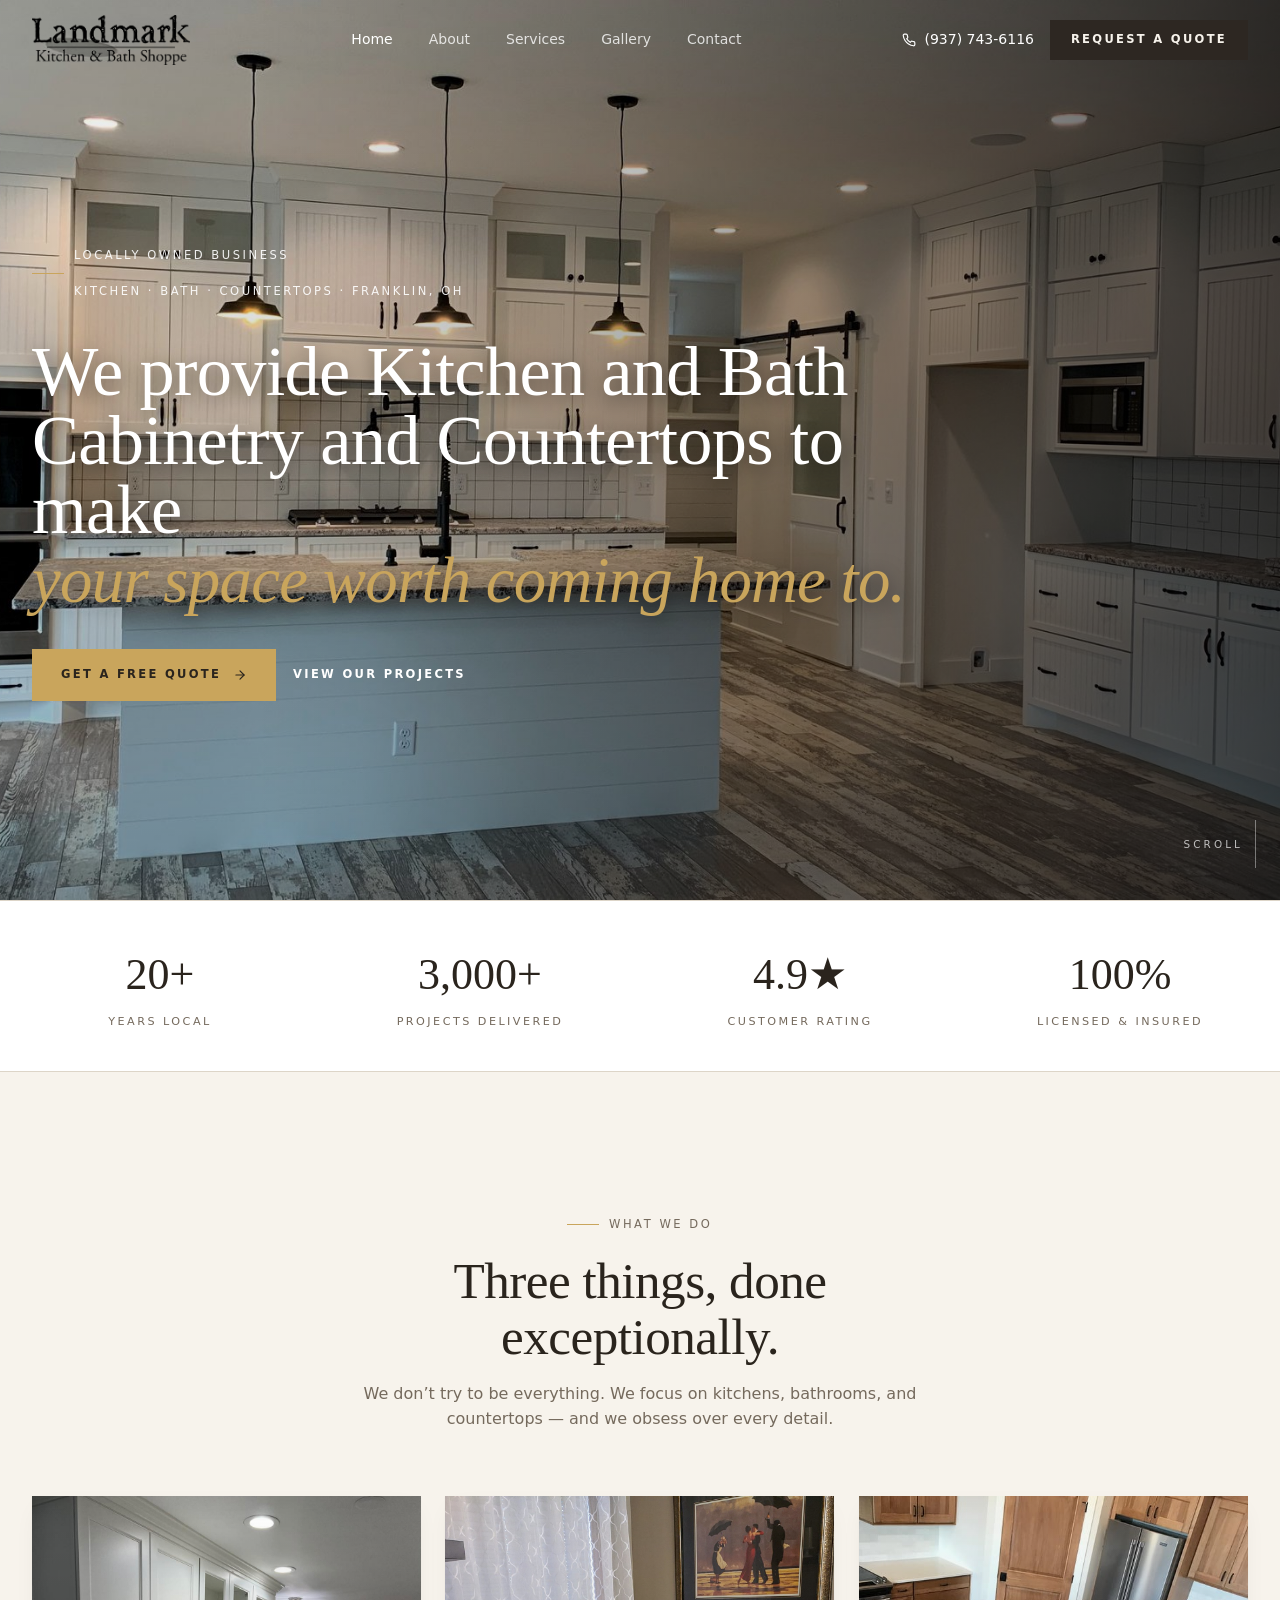
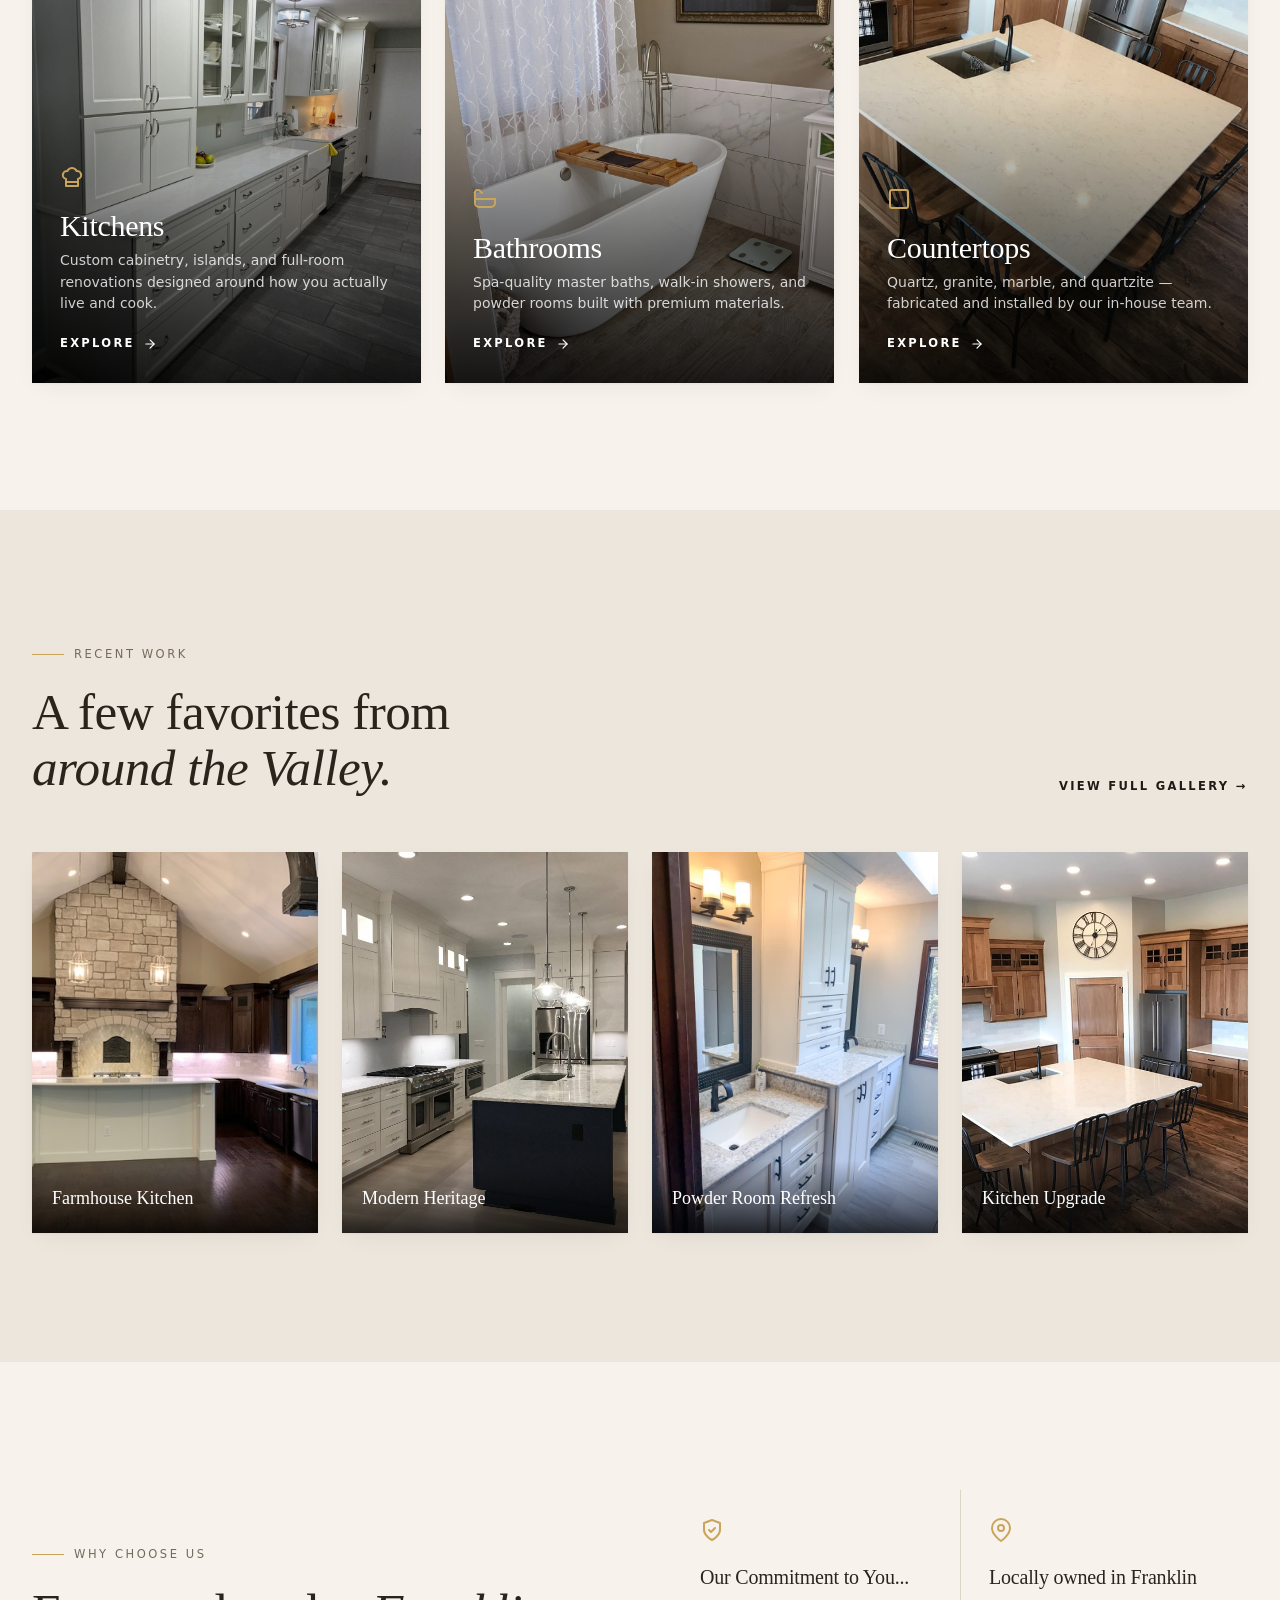
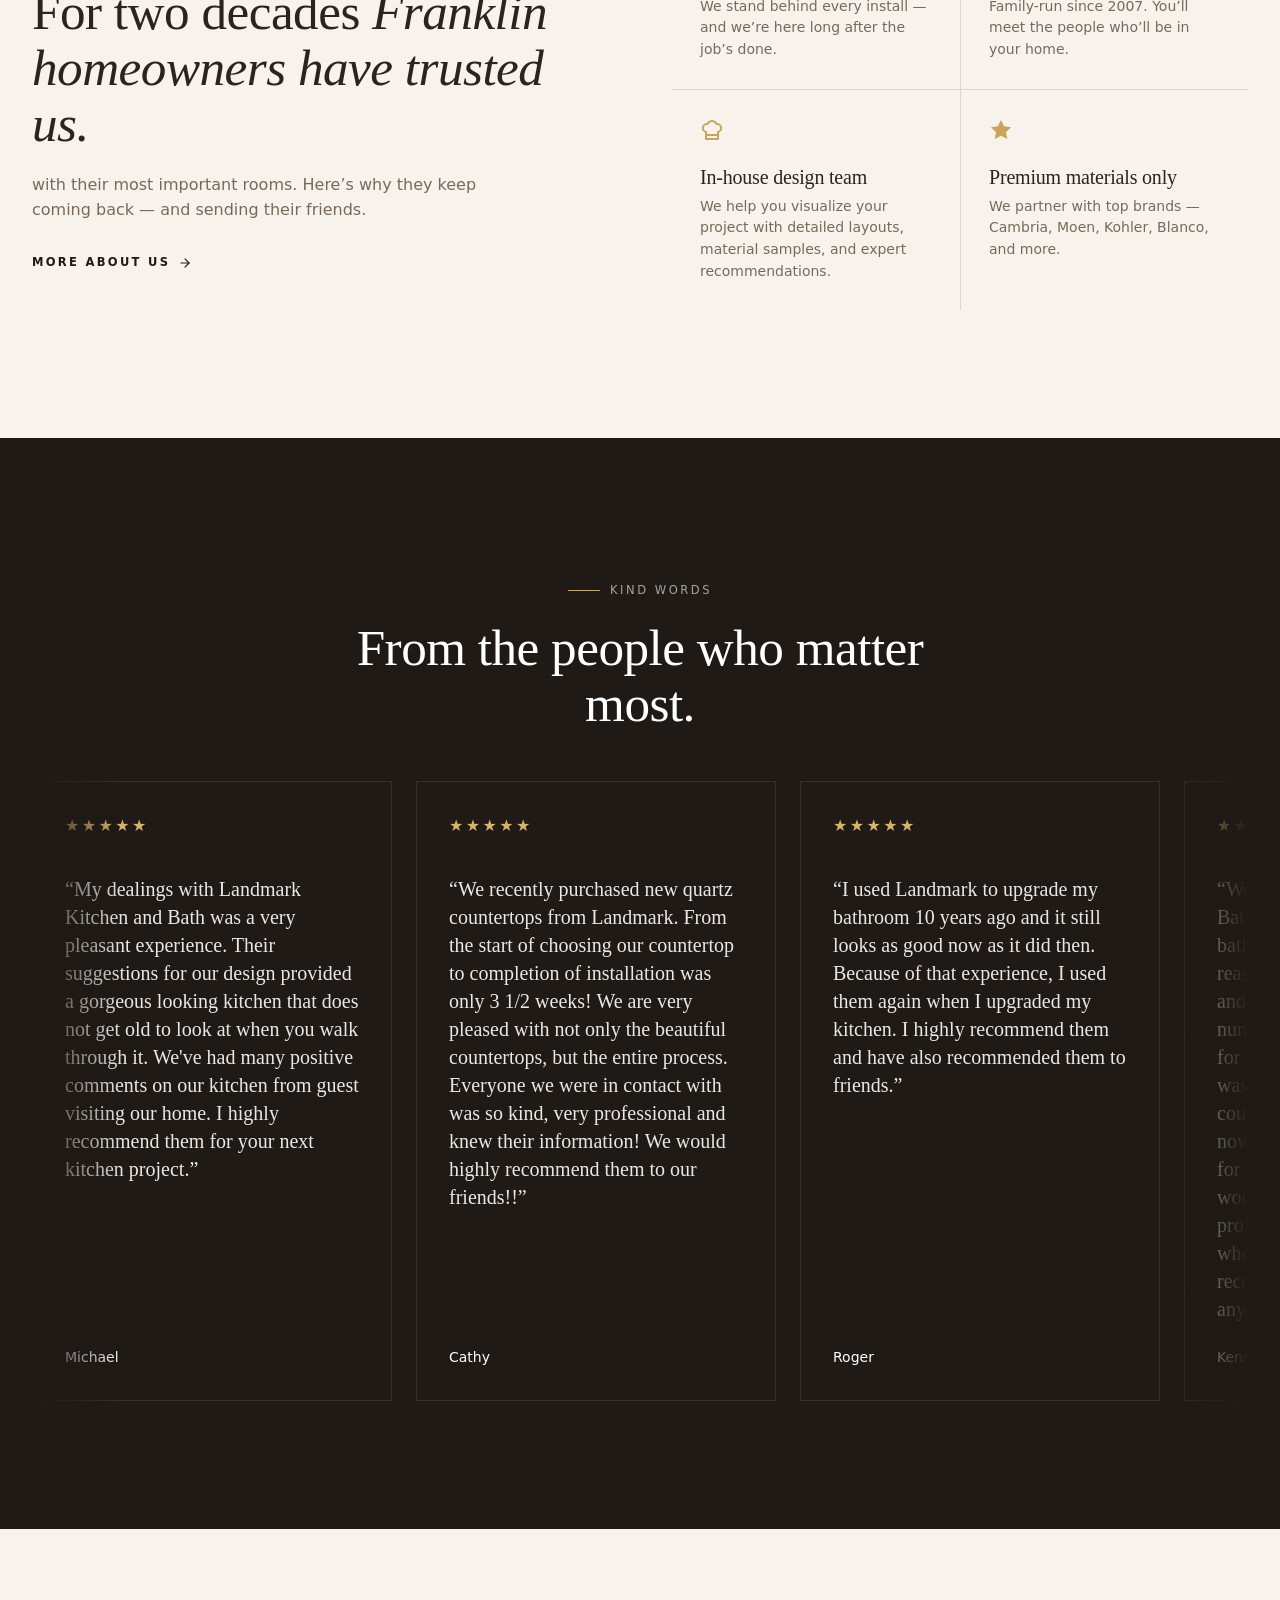
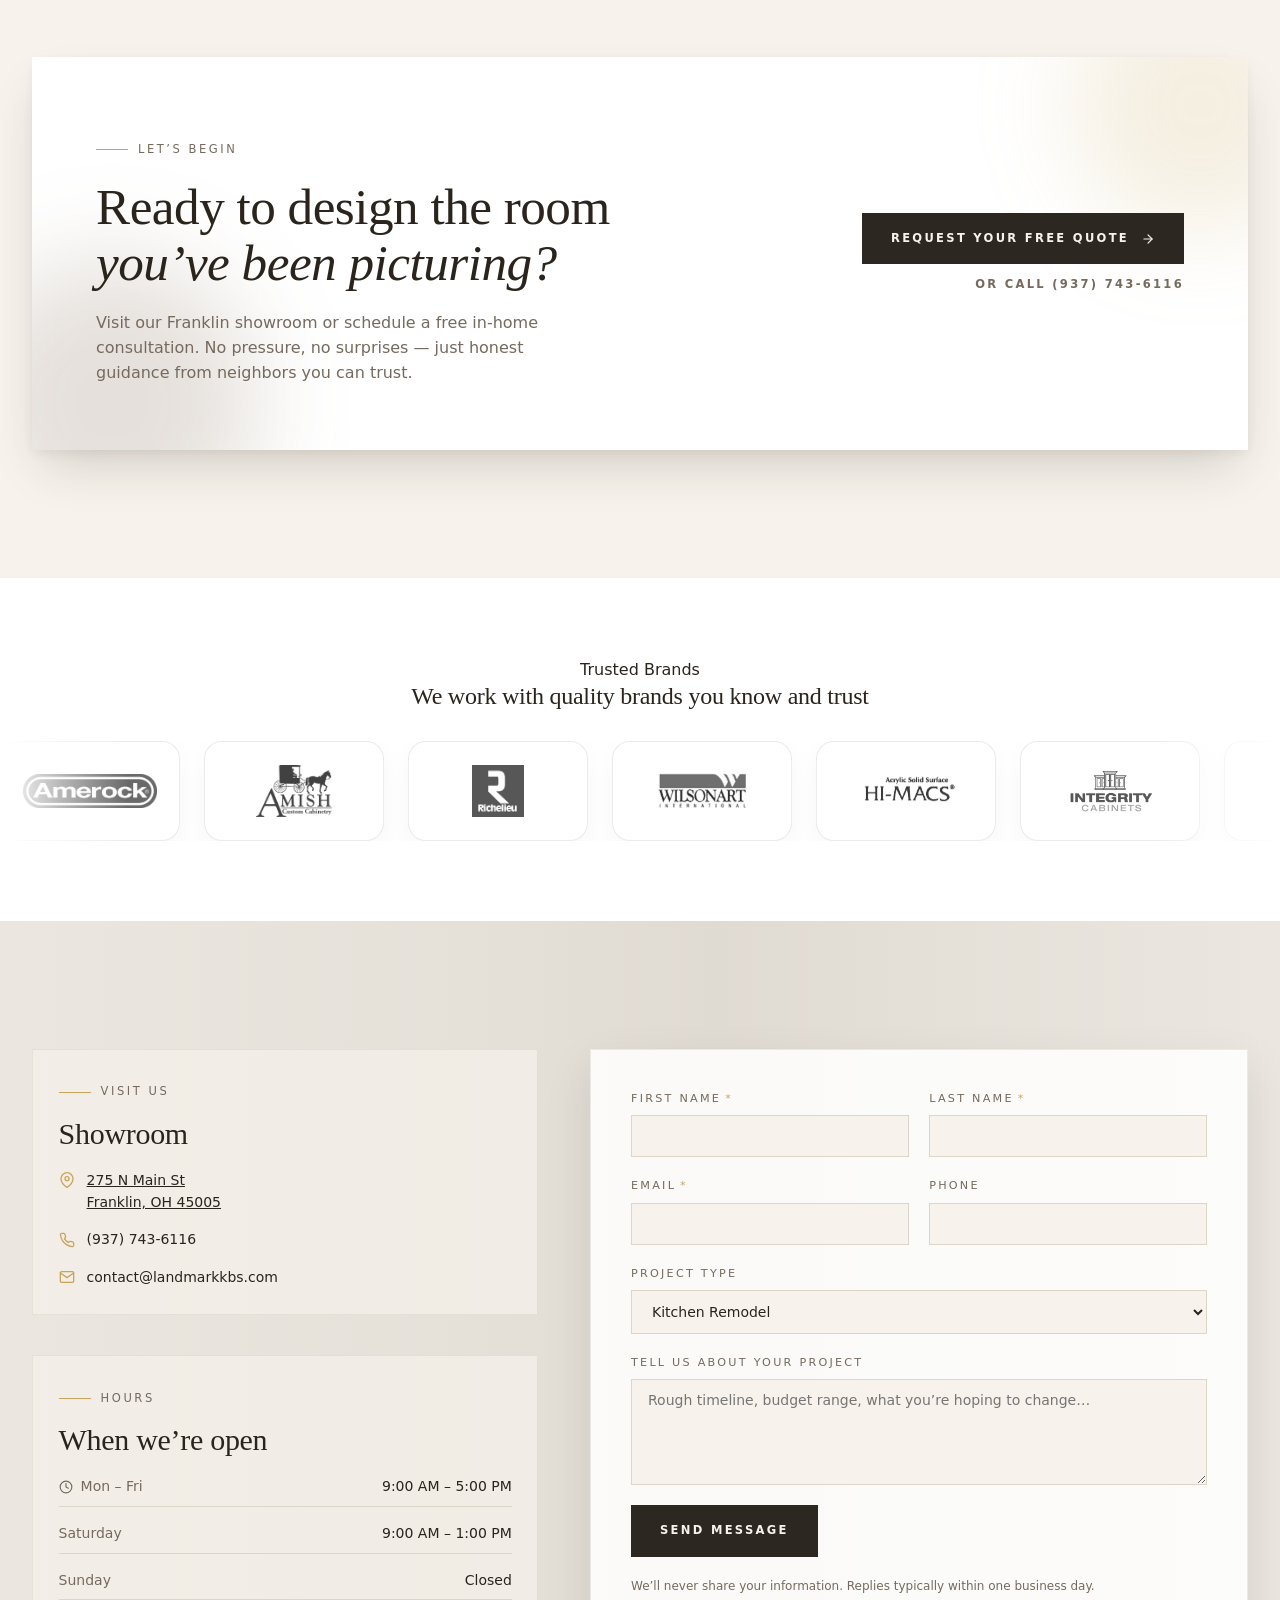
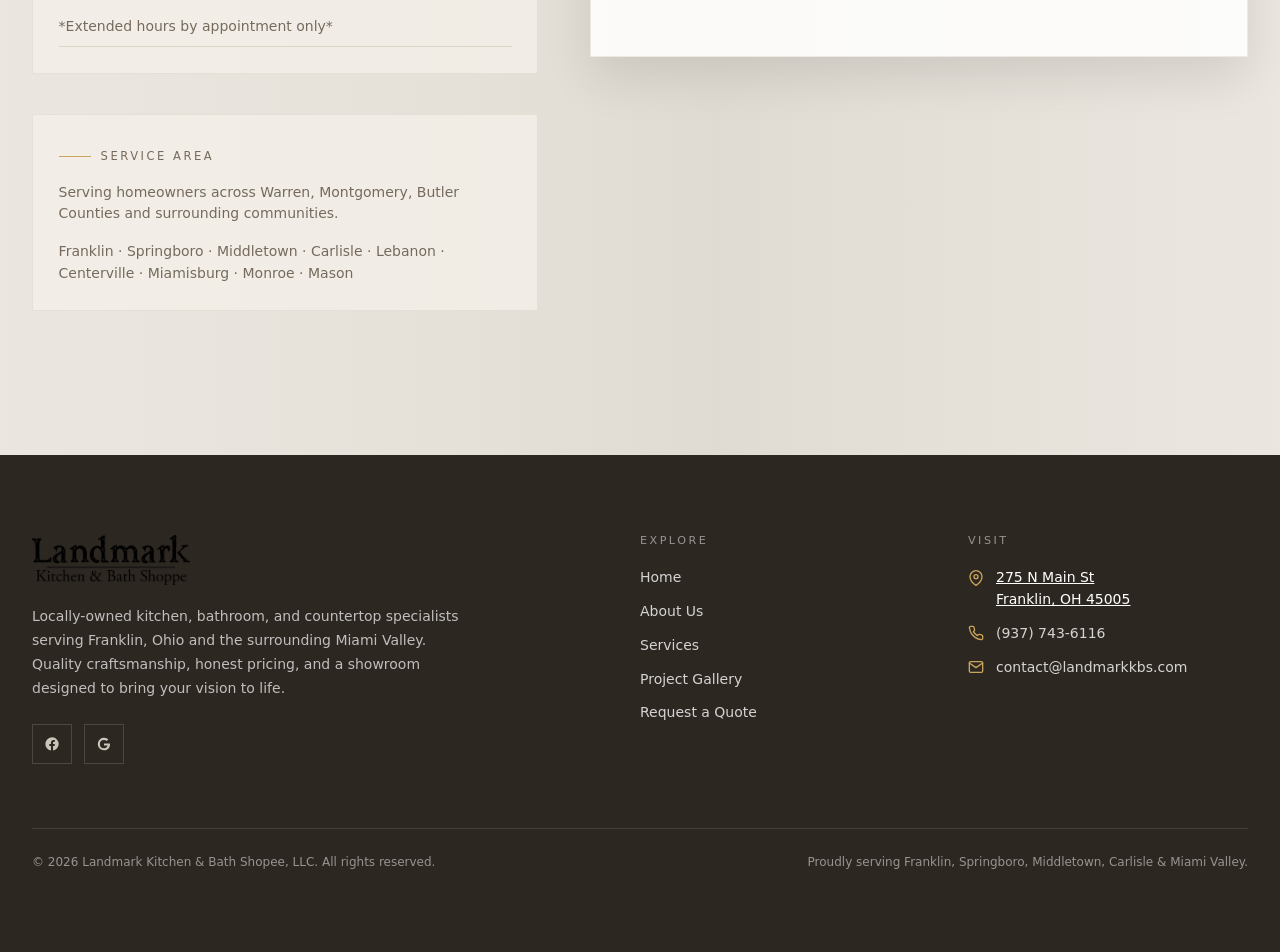
==== commit b5cab23f: "Update index.html" ====
--- a/index.html
+++ b/index.html
@@ -2,6 +2,15 @@
 <html lang="en">
 
 <head>
+  <!-- Google tag (gtag.js) -->
+<script async src="https://www.googletagmanager.com/gtag/js?id=G-VXZ3EGWFTV"></script>
+<script>
+  window.dataLayer = window.dataLayer || [];
+  function gtag(){dataLayer.push(arguments);}
+  gtag('js', new Date());
+
+  gtag('config', 'G-VXZ3EGWFTV');
+</script>
   <meta charset="UTF-8" />
   <meta name="viewport" content="width=device-width, initial-scale=1" />
   <title>Land Mark Kitchen, Bath & Countertop Remodeling in Franklin, OH</title>
